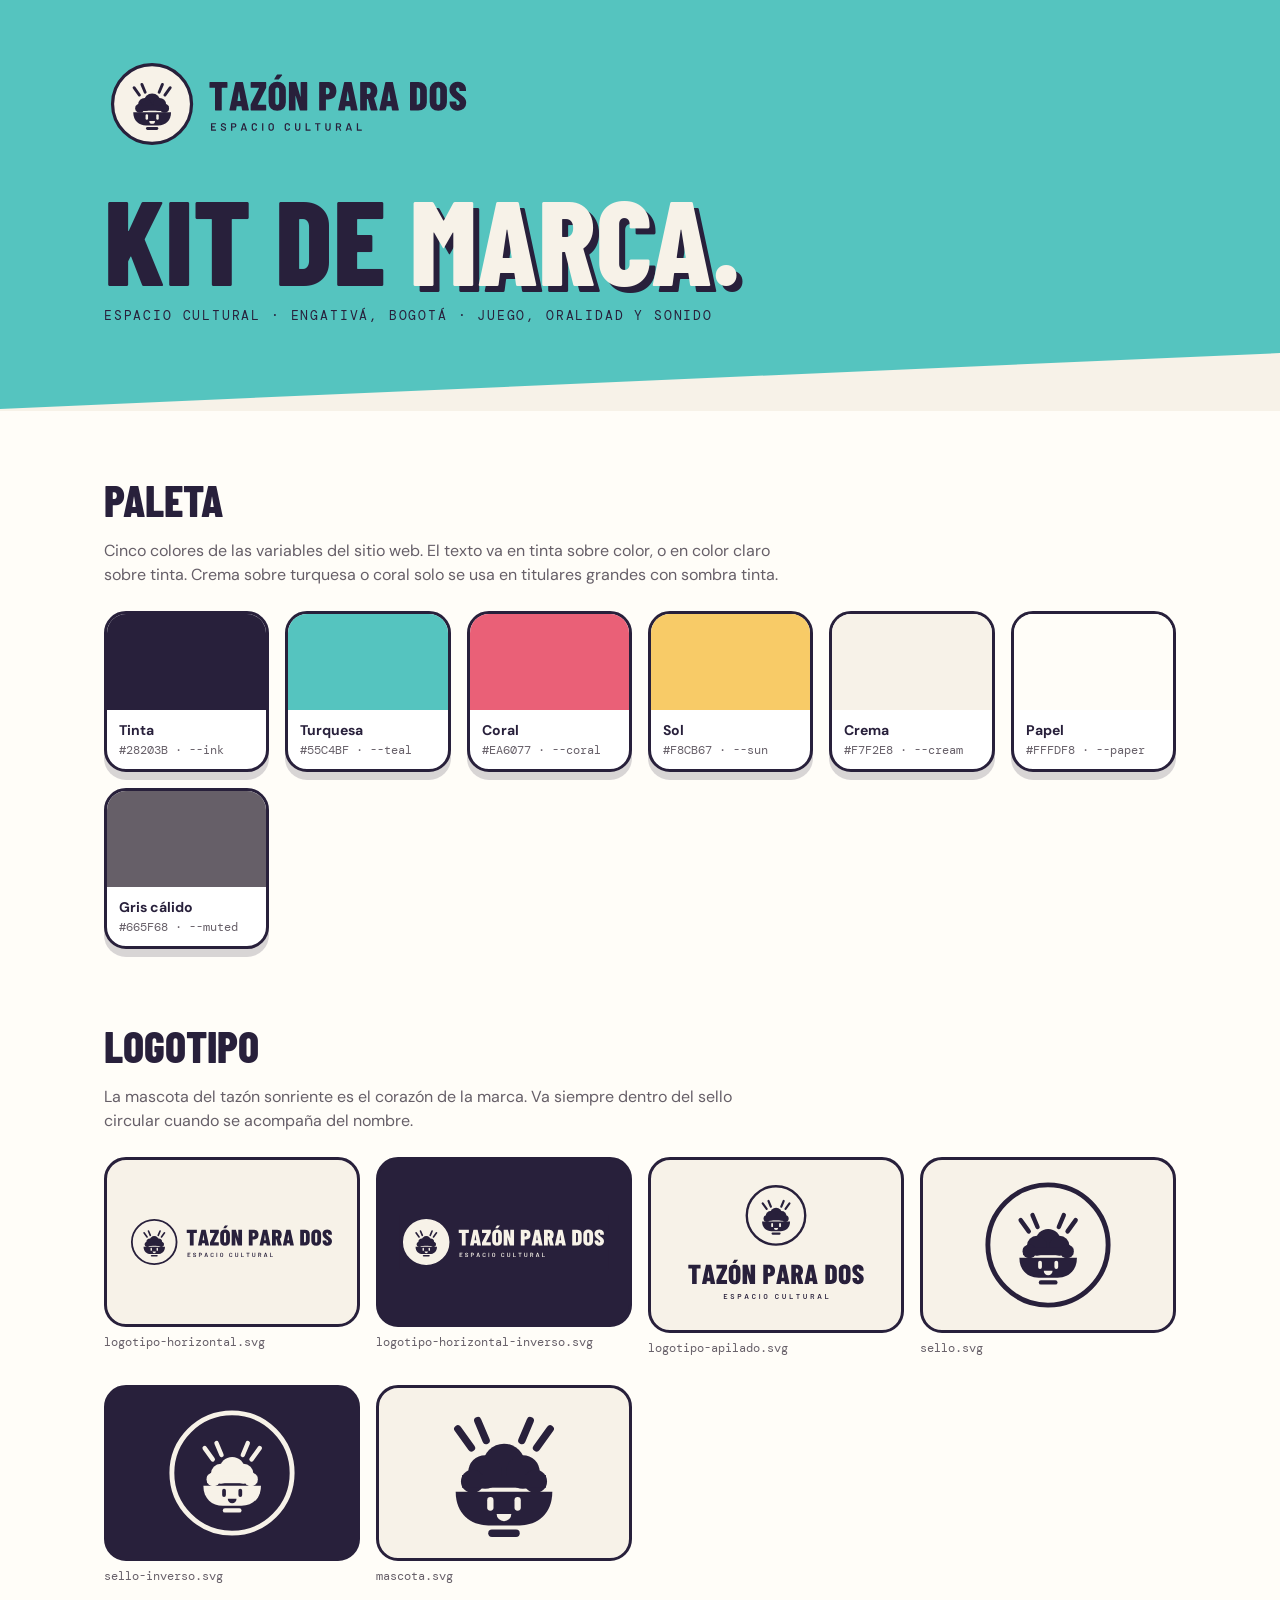
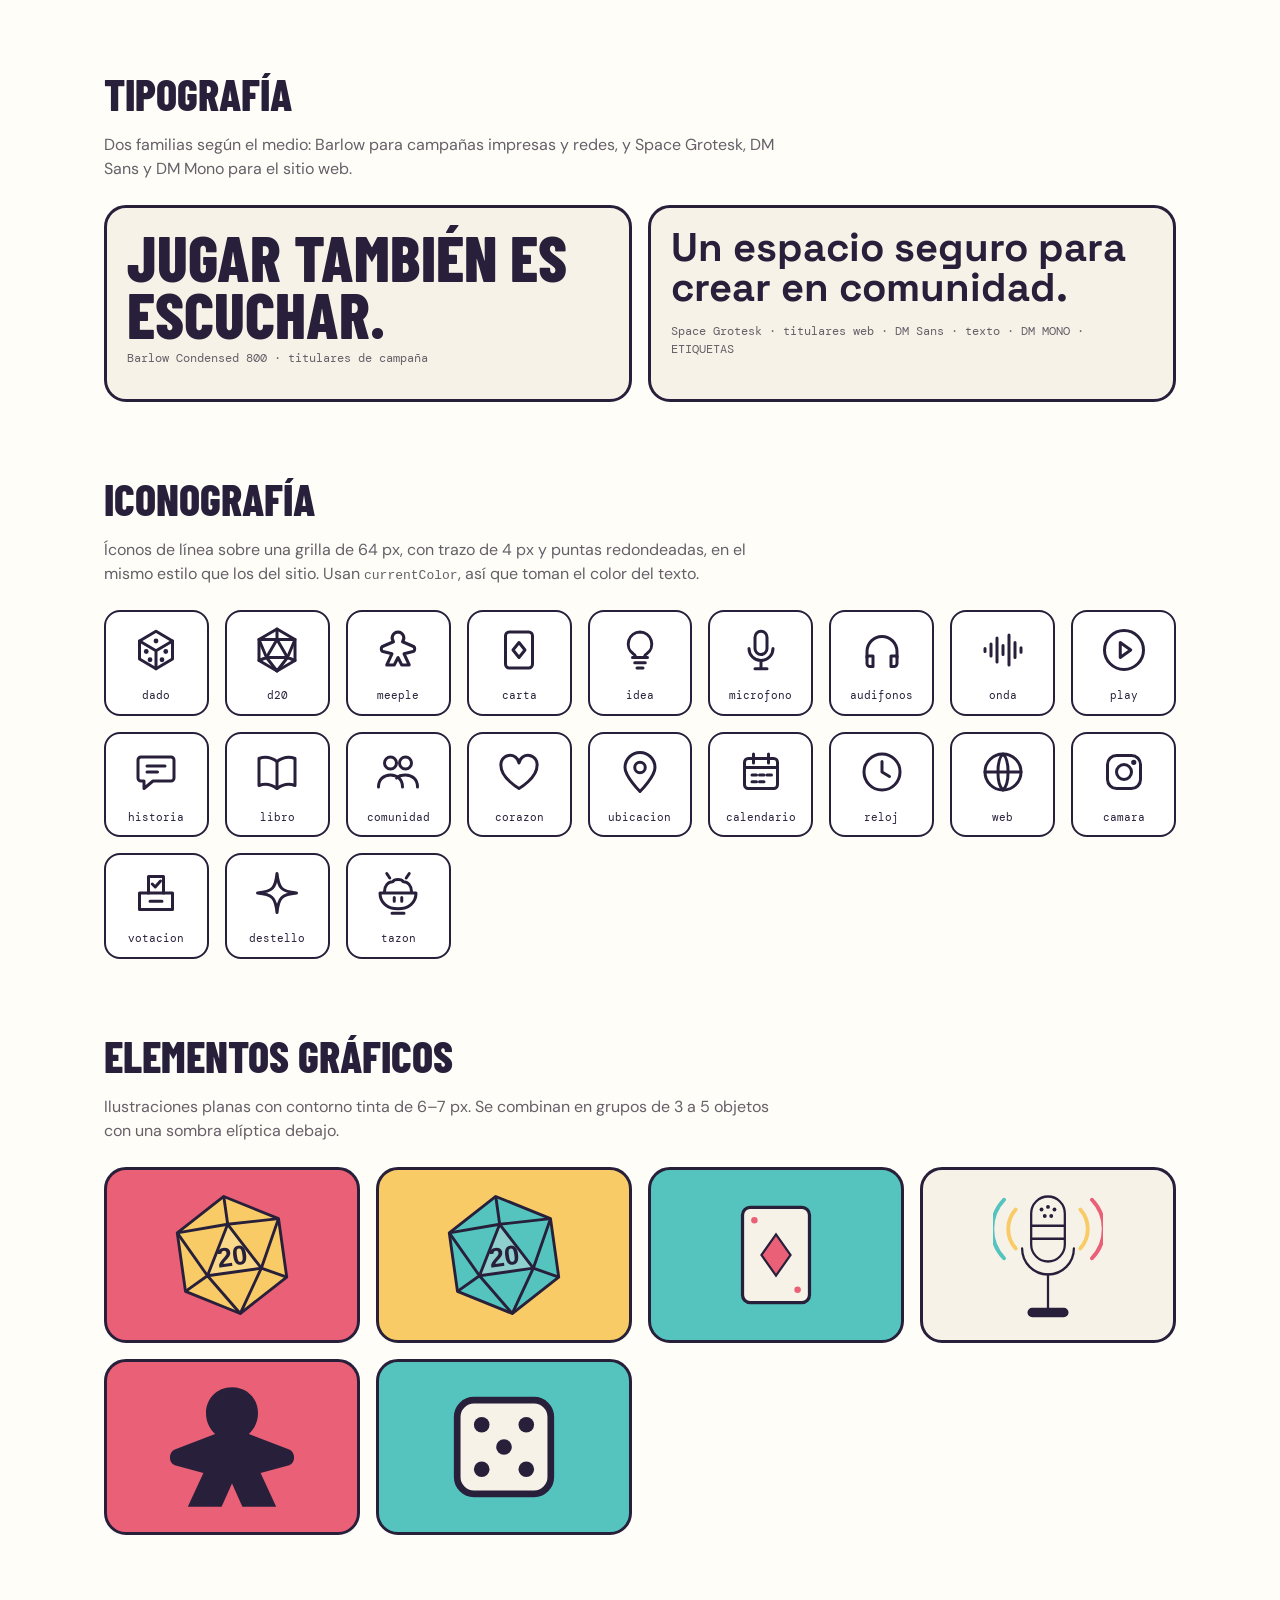
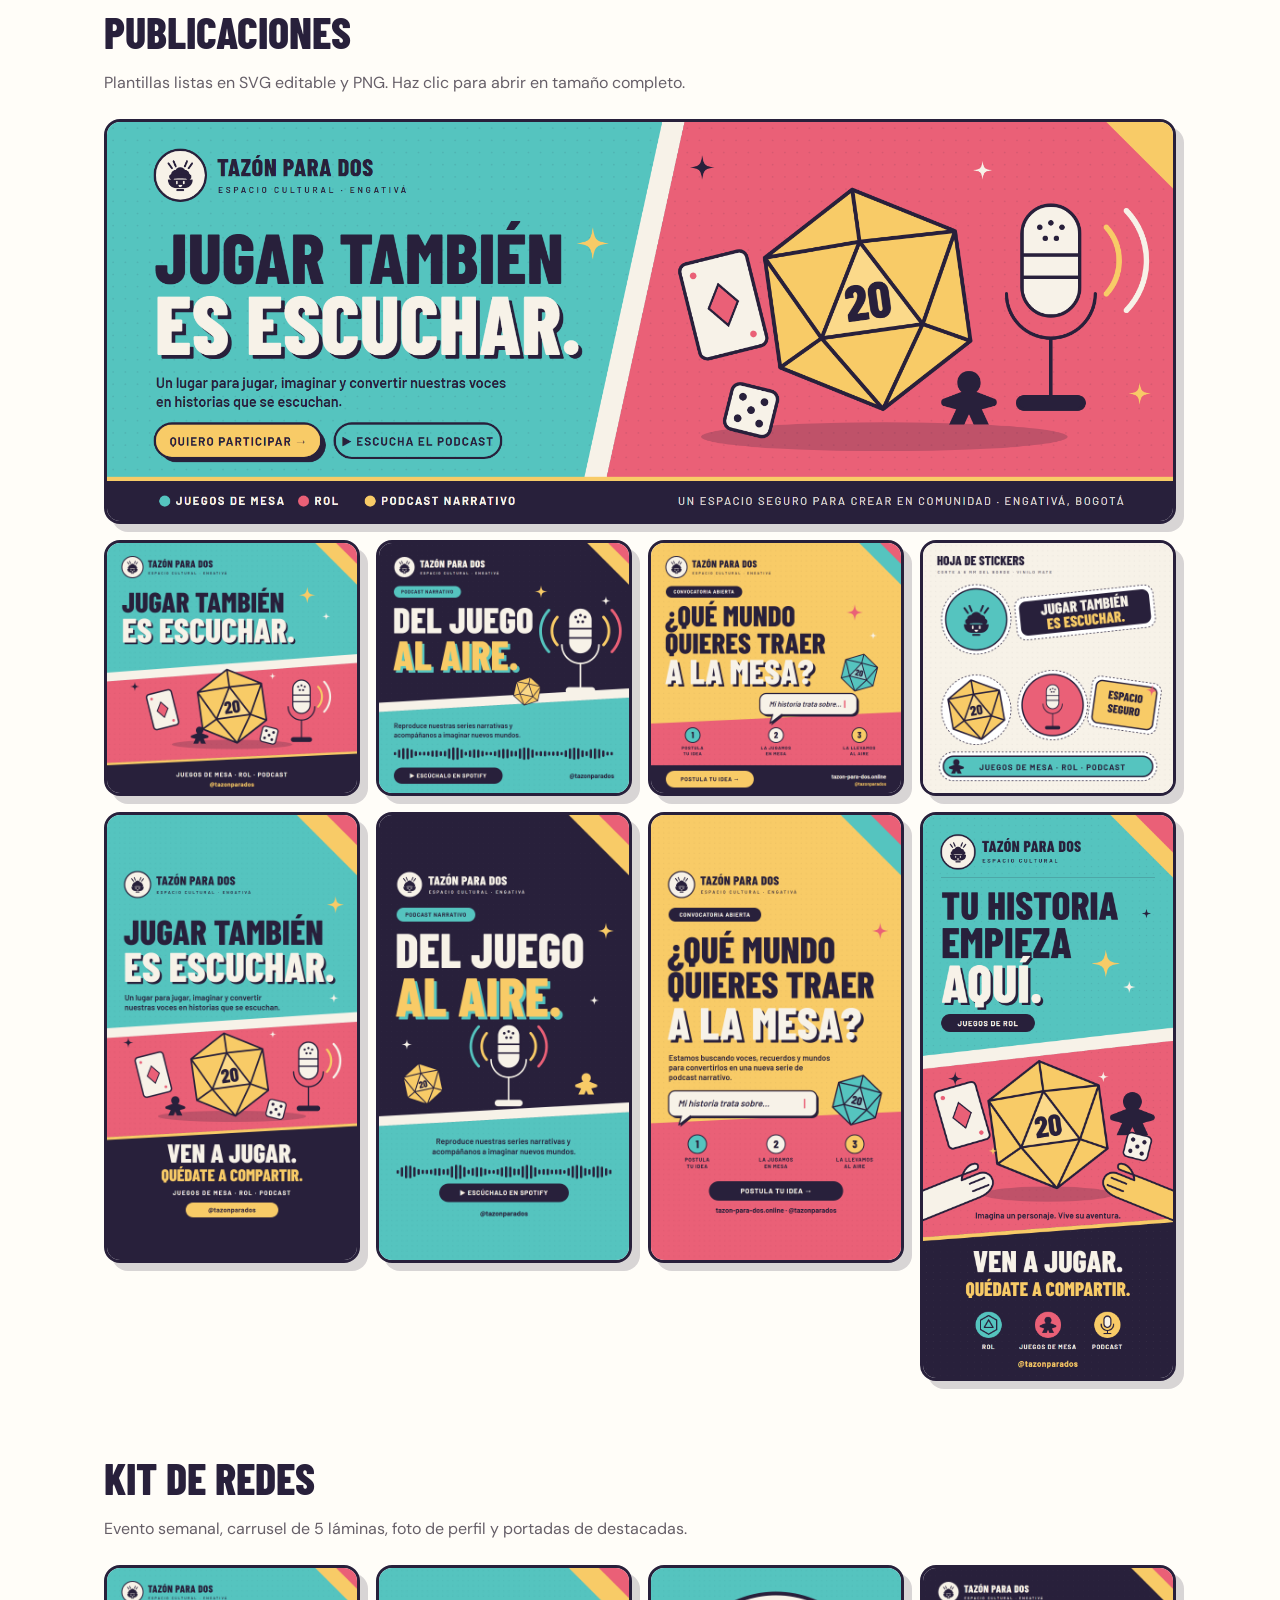
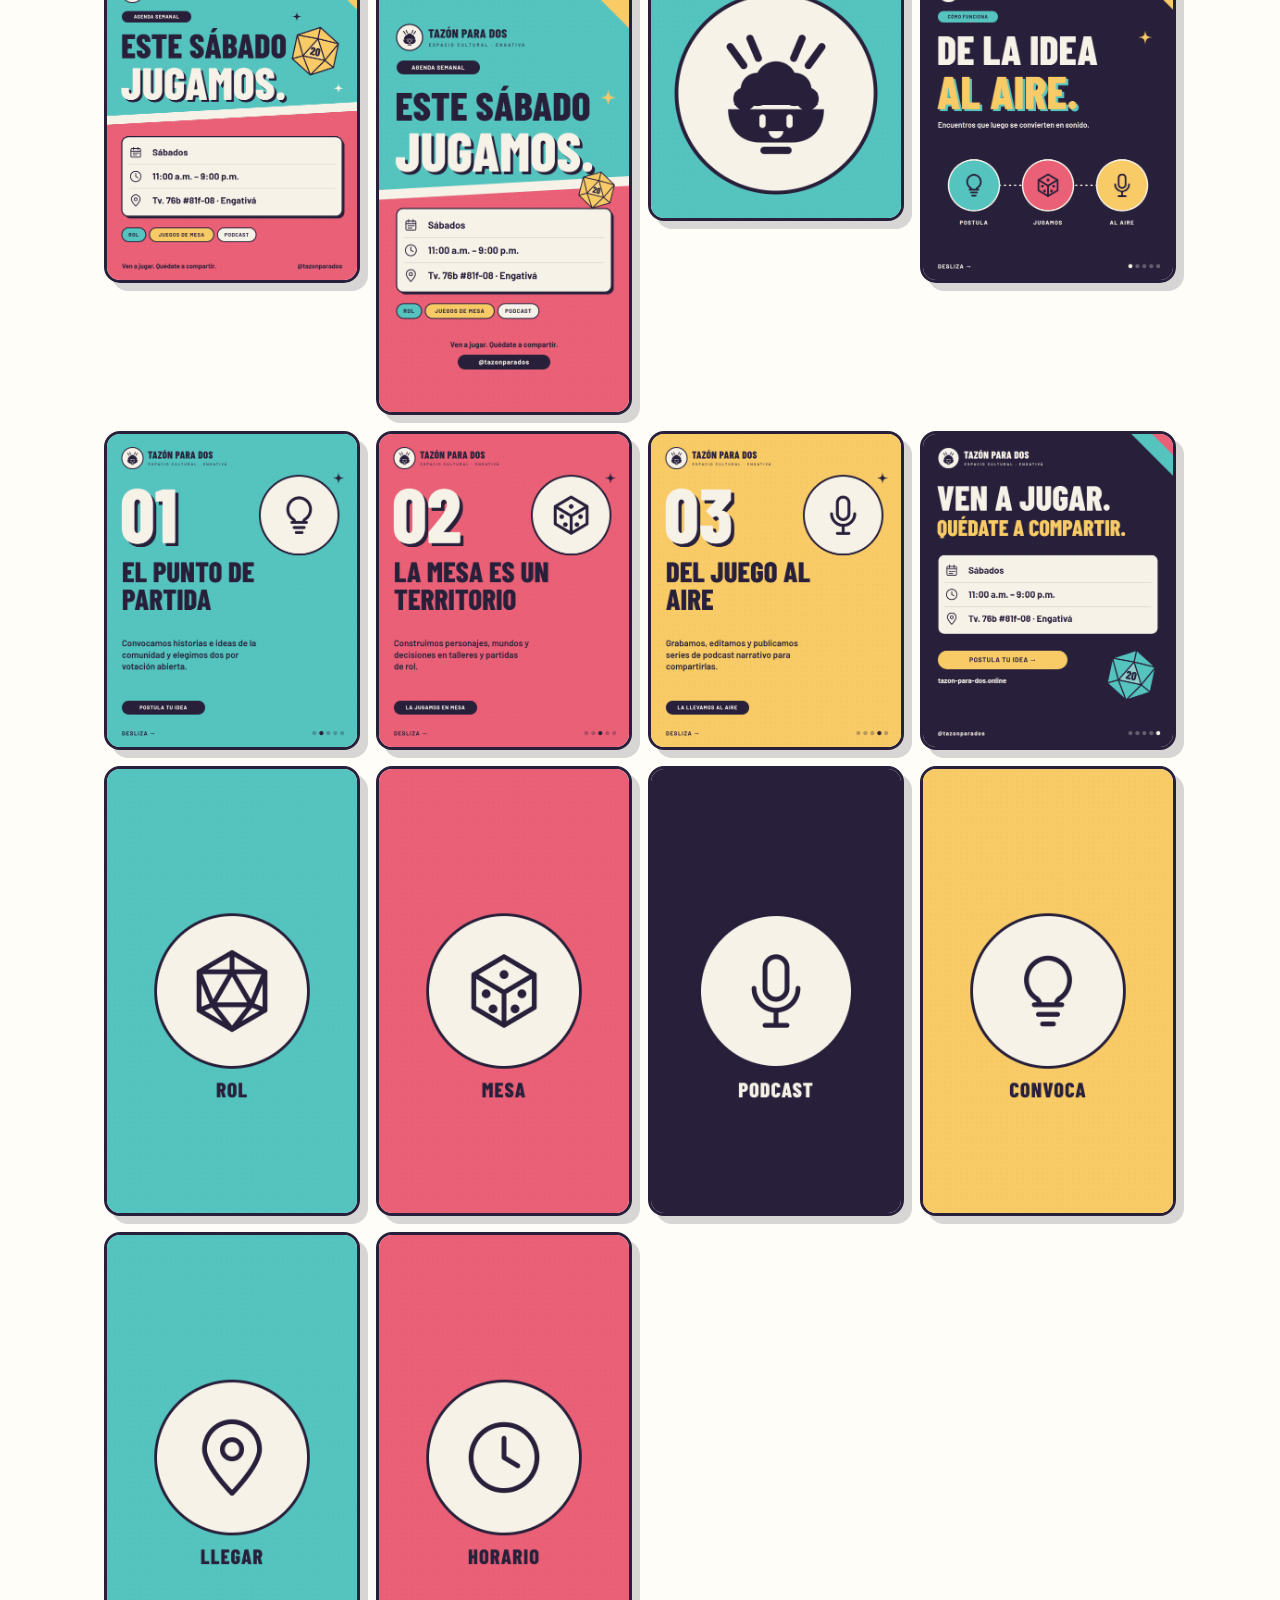
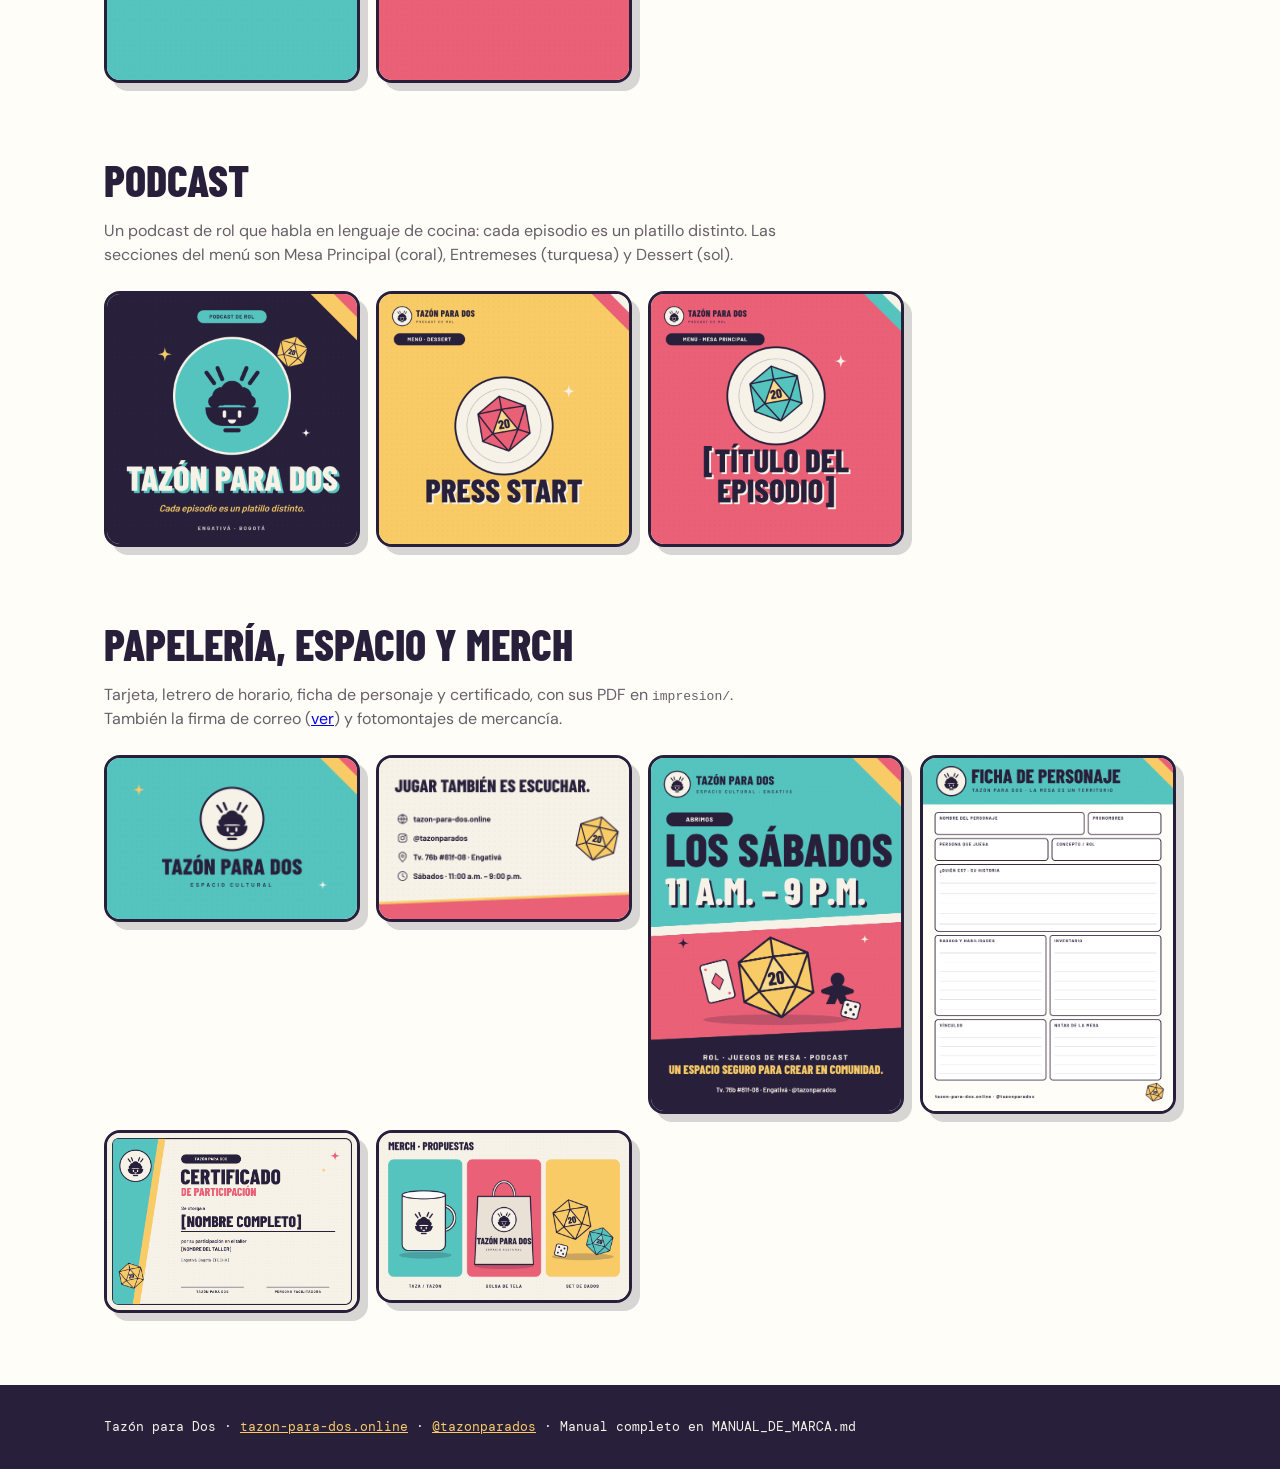
==== index.html @ f549e2b9 "Papelería, espacio físico, merch y archivos de entrega - Tarjeta de presentación, letrero de horario" ====
<!doctype html>
<html lang="es">
<head>
<meta charset="utf-8">
<meta name="viewport" content="width=device-width, initial-scale=1">
<title>Tazón para Dos · Kit de marca</title>
<link rel="preconnect" href="https://fonts.googleapis.com">
<link rel="preconnect" href="https://fonts.gstatic.com" crossorigin>
<link href="https://fonts.googleapis.com/css2?family=Barlow+Condensed:wght@700;800&family=Barlow:wght@500;600;700&family=DM+Mono:wght@400;500&family=DM+Sans:wght@400;500;700&family=Space+Grotesk:wght@500;700&display=swap" rel="stylesheet">
<link rel="icon" href="assets/logo/favicon.svg" type="image/svg+xml">
<link rel="icon" href="assets/logo/favicon.ico" sizes="any">
<link rel="stylesheet" href="brand/tokens.css">
<style>
  * { box-sizing: border-box; }
  body { margin: 0; background: var(--paper); color: var(--ink); font-family: var(--font-web-text); line-height: 1.5; }
  header.hero { background: var(--teal); background-image: var(--dots); padding: 56px 24px 72px; position: relative; overflow: hidden; }
  header.hero::after { content: ""; position: absolute; left: -5%; right: -5%; bottom: -30px; height: 60px; background: var(--cream); transform: rotate(-2.5deg); }
  .wrap { max-width: 1120px; margin: 0 auto; padding: 0 24px; }
  .hero img { height: 96px; }
  h1 { font-family: var(--font-display); font-weight: 800; text-transform: uppercase; font-size: clamp(56px, 10vw, 120px); line-height: .92; margin: 24px 0 8px; }
  h1 span { color: var(--cream); text-shadow: 6px 6px 0 var(--ink); }
  .eyebrow { font-family: var(--font-mono); font-size: 13px; letter-spacing: .14em; text-transform: uppercase; }
  section { padding: 56px 0 8px; }
  h2 { font-family: var(--font-display); font-weight: 800; font-size: 44px; text-transform: uppercase; margin: 0 0 6px; }
  .lead { color: var(--muted); max-width: 680px; margin: 0 0 24px; }
  .grid { display: grid; gap: 16px; }
  .swatches { grid-template-columns: repeat(auto-fill, minmax(150px, 1fr)); }
  .sw { border-radius: var(--radius-lg); border: 3px solid var(--ink); overflow: hidden; background: #fff; box-shadow: var(--shadow-card); }
  .sw div { height: 96px; }
  .sw p { margin: 0; padding: 10px 12px; font-size: 14px; }
  .sw code { font-family: var(--font-mono); font-size: 12px; color: var(--muted); display: block; }
  .logos { grid-template-columns: repeat(auto-fill, minmax(240px, 1fr)); }
  .tile { border: 3px solid var(--ink); border-radius: var(--radius-lg); padding: 20px; background: var(--cream); display: grid; place-items: center; min-height: 170px; }
  .tile.dark { background: var(--ink); }
  .tile img { max-width: 100%; max-height: 130px; }
  .cap { font-family: var(--font-mono); font-size: 12px; margin-top: 6px; color: var(--muted); }
  .icons { grid-template-columns: repeat(auto-fill, minmax(104px, 1fr)); }
  .icon { text-align: center; border: 2px solid var(--ink); border-radius: var(--radius-md); padding: 14px 6px 10px; background: #fff; }
  .icon img { width: 48px; height: 48px; }
  .icon span { display: block; font-family: var(--font-mono); font-size: 11px; margin-top: 6px; }
  .type { grid-template-columns: repeat(auto-fit, minmax(300px, 1fr)); }
  .type .tile { place-items: start; }
  .t-display { font-family: var(--font-display); font-weight: 800; font-size: 64px; line-height: .9; text-transform: uppercase; }
  .t-web { font-family: var(--font-web-display); font-weight: 700; font-size: 40px; line-height: 1; }
  .gallery { grid-template-columns: repeat(auto-fill, minmax(220px, 1fr)); align-items: start; }
  .gallery a { display: block; border: 3px solid var(--ink); border-radius: var(--radius-md); overflow: hidden; box-shadow: var(--shadow-comic); background: #fff; }
  .gallery img { width: 100%; display: block; }
  .gallery .wide { grid-column: 1 / -1; }
  footer { margin-top: 64px; padding: 32px 24px; background: var(--ink); color: var(--cream); font-family: var(--font-mono); font-size: 13px; }
  footer a { color: var(--sun); }
</style>
</head>
<body>
<header class="hero">
  <div class="wrap">
    <img src="assets/logo/logotipo-horizontal.svg" alt="Tazón para Dos">
    <h1>Kit de <span>marca.</span></h1>
    <p class="eyebrow">Espacio cultural · Engativá, Bogotá · Juego, oralidad y sonido</p>
  </div>
</header>

<main class="wrap">
  <section>
    <h2>Paleta</h2>
    <p class="lead">Cinco colores de las variables del sitio web. El texto va en tinta sobre color, o en color claro sobre tinta. Crema sobre turquesa o coral solo se usa en titulares grandes con sombra tinta.</p>
    <div class="grid swatches">
      <div class="sw"><div style="background:var(--ink)"></div><p><b>Tinta</b><code>#28203B · --ink</code></p></div>
      <div class="sw"><div style="background:var(--teal)"></div><p><b>Turquesa</b><code>#55C4BF · --teal</code></p></div>
      <div class="sw"><div style="background:var(--coral)"></div><p><b>Coral</b><code>#EA6077 · --coral</code></p></div>
      <div class="sw"><div style="background:var(--sun)"></div><p><b>Sol</b><code>#F8CB67 · --sun</code></p></div>
      <div class="sw"><div style="background:var(--cream)"></div><p><b>Crema</b><code>#F7F2E8 · --cream</code></p></div>
      <div class="sw"><div style="background:var(--paper)"></div><p><b>Papel</b><code>#FFFDF8 · --paper</code></p></div>
      <div class="sw"><div style="background:var(--muted)"></div><p><b>Gris cálido</b><code>#665F68 · --muted</code></p></div>
    </div>
  </section>

  <section>
    <h2>Logotipo</h2>
    <p class="lead">La mascota del tazón sonriente es el corazón de la marca. Va siempre dentro del sello circular cuando se acompaña del nombre.</p>
    <div class="grid logos">
      <div><div class="tile"><img src="assets/logo/logotipo-horizontal.svg" alt=""></div><p class="cap">logotipo-horizontal.svg</p></div>
      <div><div class="tile dark"><img src="assets/logo/logotipo-horizontal-inverso.svg" alt=""></div><p class="cap">logotipo-horizontal-inverso.svg</p></div>
      <div><div class="tile"><img src="assets/logo/logotipo-apilado.svg" alt=""></div><p class="cap">logotipo-apilado.svg</p></div>
      <div><div class="tile"><img src="assets/logo/sello.svg" alt=""></div><p class="cap">sello.svg</p></div>
      <div><div class="tile dark"><img src="assets/logo/sello-inverso.svg" alt=""></div><p class="cap">sello-inverso.svg</p></div>
      <div><div class="tile"><img src="assets/logo/mascota.svg" alt=""></div><p class="cap">mascota.svg</p></div>
    </div>
  </section>

  <section>
    <h2>Tipografía</h2>
    <p class="lead">Dos familias según el medio: Barlow para campañas impresas y redes, y Space Grotesk, DM Sans y DM Mono para el sitio web.</p>
    <div class="grid type">
      <div class="tile"><div class="t-display">Jugar también es escuchar.</div><p class="cap">Barlow Condensed 800 · titulares de campaña</p></div>
      <div class="tile"><div class="t-web">Un espacio seguro para crear en comunidad.</div><p class="cap">Space Grotesk · titulares web · DM Sans · texto · <span style="font-family:var(--font-mono)">DM MONO · ETIQUETAS</span></p></div>
    </div>
  </section>

  <section>
    <h2>Iconografía</h2>
    <p class="lead">Íconos de línea sobre una grilla de 64 px, con trazo de 4 px y puntas redondeadas, en el mismo estilo que los del sitio. Usan <code>currentColor</code>, así que toman el color del texto.</p>
    <div class="grid icons">
      <div class="icon"><img src="assets/iconos/dado.svg" alt=""><span>dado</span></div>
      <div class="icon"><img src="assets/iconos/d20.svg" alt=""><span>d20</span></div>
      <div class="icon"><img src="assets/iconos/meeple.svg" alt=""><span>meeple</span></div>
      <div class="icon"><img src="assets/iconos/carta.svg" alt=""><span>carta</span></div>
      <div class="icon"><img src="assets/iconos/idea.svg" alt=""><span>idea</span></div>
      <div class="icon"><img src="assets/iconos/microfono.svg" alt=""><span>microfono</span></div>
      <div class="icon"><img src="assets/iconos/audifonos.svg" alt=""><span>audifonos</span></div>
      <div class="icon"><img src="assets/iconos/onda.svg" alt=""><span>onda</span></div>
      <div class="icon"><img src="assets/iconos/play.svg" alt=""><span>play</span></div>
      <div class="icon"><img src="assets/iconos/historia.svg" alt=""><span>historia</span></div>
      <div class="icon"><img src="assets/iconos/libro.svg" alt=""><span>libro</span></div>
      <div class="icon"><img src="assets/iconos/comunidad.svg" alt=""><span>comunidad</span></div>
      <div class="icon"><img src="assets/iconos/corazon.svg" alt=""><span>corazon</span></div>
      <div class="icon"><img src="assets/iconos/ubicacion.svg" alt=""><span>ubicacion</span></div>
      <div class="icon"><img src="assets/iconos/calendario.svg" alt=""><span>calendario</span></div>
      <div class="icon"><img src="assets/iconos/reloj.svg" alt=""><span>reloj</span></div>
      <div class="icon"><img src="assets/iconos/web.svg" alt=""><span>web</span></div>
      <div class="icon"><img src="assets/iconos/camara.svg" alt=""><span>camara</span></div>
      <div class="icon"><img src="assets/iconos/votacion.svg" alt=""><span>votacion</span></div>
      <div class="icon"><img src="assets/iconos/destello.svg" alt=""><span>destello</span></div>
      <div class="icon"><img src="assets/iconos/tazon.svg" alt=""><span>tazon</span></div>
    </div>
  </section>

  <section>
    <h2>Elementos gráficos</h2>
    <p class="lead">Ilustraciones planas con contorno tinta de 6–7 px. Se combinan en grupos de 3 a 5 objetos con una sombra elíptica debajo.</p>
    <div class="grid logos">
      <div class="tile" style="background:var(--coral)"><img src="assets/elementos/d20.svg" alt=""></div>
      <div class="tile" style="background:var(--sun)"><img src="assets/elementos/d20-turquesa.svg" alt=""></div>
      <div class="tile" style="background:var(--teal)"><img src="assets/elementos/carta.svg" alt=""></div>
      <div class="tile"><img src="assets/elementos/microfono.svg" alt=""></div>
      <div class="tile" style="background:var(--coral)"><img src="assets/elementos/meeple.svg" alt=""></div>
      <div class="tile" style="background:var(--teal)"><img src="assets/elementos/d6.svg" alt=""></div>
    </div>
  </section>

  <section>
    <h2>Publicaciones</h2>
    <p class="lead">Plantillas listas en SVG editable y PNG. Haz clic para abrir en tamaño completo.</p>
    <div class="grid gallery">
      <a class="wide" href="plantillas/png/banner_web.png"><img src="plantillas/png/banner_web.png" alt="Banner web"></a>
      <a href="plantillas/png/post_cuadrado.png"><img src="plantillas/png/post_cuadrado.png" alt="Post"></a>
      <a href="plantillas/png/podcast_cuadrado.png"><img src="plantillas/png/podcast_cuadrado.png" alt="Post podcast"></a>
      <a href="plantillas/png/convocatoria_cuadrado.png"><img src="plantillas/png/convocatoria_cuadrado.png" alt="Post convocatoria"></a>
      <a href="aplicaciones/png/stickers.png"><img src="aplicaciones/png/stickers.png" alt="Stickers"></a>
      <a href="plantillas/png/historia.png"><img src="plantillas/png/historia.png" alt="Historia"></a>
      <a href="plantillas/png/podcast_historia.png"><img src="plantillas/png/podcast_historia.png" alt="Historia podcast"></a>
      <a href="plantillas/png/convocatoria_historia.png"><img src="plantillas/png/convocatoria_historia.png" alt="Historia convocatoria"></a>
      <a href="plantillas/png/pancarta_80x180.png"><img src="plantillas/png/pancarta_80x180.png" alt="Pancarta 80x180"></a>
    </div>
  </section>
  <section>
    <h2>Kit de redes</h2>
    <p class="lead">Evento semanal, carrusel de 5 láminas, foto de perfil y portadas de destacadas.</p>
    <div class="grid gallery">
      <a href="plantillas/png/evento_vertical.png"><img src="plantillas/png/evento_vertical.png" alt="evento_vertical"></a>
      <a href="plantillas/png/evento_historia.png"><img src="plantillas/png/evento_historia.png" alt="evento_historia"></a>
      <a href="plantillas/png/perfil.png"><img src="plantillas/png/perfil.png" alt="perfil"></a>
      <a href="plantillas/png/carrusel_01.png"><img src="plantillas/png/carrusel_01.png" alt="carrusel_01"></a>
      <a href="plantillas/png/carrusel_02.png"><img src="plantillas/png/carrusel_02.png" alt="carrusel_02"></a>
      <a href="plantillas/png/carrusel_03.png"><img src="plantillas/png/carrusel_03.png" alt="carrusel_03"></a>
      <a href="plantillas/png/carrusel_04.png"><img src="plantillas/png/carrusel_04.png" alt="carrusel_04"></a>
      <a href="plantillas/png/carrusel_05.png"><img src="plantillas/png/carrusel_05.png" alt="carrusel_05"></a>
      <a href="plantillas/png/destacada_rol.png"><img src="plantillas/png/destacada_rol.png" alt="destacada_rol"></a>
      <a href="plantillas/png/destacada_mesa.png"><img src="plantillas/png/destacada_mesa.png" alt="destacada_mesa"></a>
      <a href="plantillas/png/destacada_podcast.png"><img src="plantillas/png/destacada_podcast.png" alt="destacada_podcast"></a>
      <a href="plantillas/png/destacada_convocatoria.png"><img src="plantillas/png/destacada_convocatoria.png" alt="destacada_convocatoria"></a>
      <a href="plantillas/png/destacada_ubicacion.png"><img src="plantillas/png/destacada_ubicacion.png" alt="destacada_ubicacion"></a>
      <a href="plantillas/png/destacada_horario.png"><img src="plantillas/png/destacada_horario.png" alt="destacada_horario"></a>
    </div>
  </section>

  <section>
    <h2>Podcast</h2>
    <p class="lead">Un podcast de rol que habla en lenguaje de cocina: cada episodio es un platillo distinto. Las secciones del menú son Mesa Principal (coral), Entremeses (turquesa) y Dessert (sol).</p>
    <div class="grid gallery">
      <a href="plantillas/png/podcast_portada.png"><img src="plantillas/png/podcast_portada.png" alt="podcast_portada"></a>
      <a href="plantillas/png/podcast_episodio_ejemplo.png"><img src="plantillas/png/podcast_episodio_ejemplo.png" alt="podcast_episodio_ejemplo"></a>
      <a href="plantillas/png/podcast_episodio_plantilla.png"><img src="plantillas/png/podcast_episodio_plantilla.png" alt="podcast_episodio_plantilla"></a>
    </div>
  </section>
  <section>
    <h2>Papelería, espacio y merch</h2>
    <p class="lead">Tarjeta, letrero de horario, ficha de personaje y certificado, con sus PDF en <code>impresion/</code>. También la firma de correo (<a href="aplicaciones/firma_correo.html">ver</a>) y fotomontajes de mercancía.</p>
    <div class="grid gallery">
      <a href="aplicaciones/png/tarjeta_frente.png"><img src="aplicaciones/png/tarjeta_frente.png" alt="tarjeta_frente"></a>
      <a href="aplicaciones/png/tarjeta_reverso.png"><img src="aplicaciones/png/tarjeta_reverso.png" alt="tarjeta_reverso"></a>
      <a href="aplicaciones/png/letrero_horario_a4.png"><img src="aplicaciones/png/letrero_horario_a4.png" alt="letrero_horario_a4"></a>
      <a href="aplicaciones/png/ficha_personaje_a4.png"><img src="aplicaciones/png/ficha_personaje_a4.png" alt="ficha_personaje_a4"></a>
      <a href="aplicaciones/png/certificado_taller.png"><img src="aplicaciones/png/certificado_taller.png" alt="certificado_taller"></a>
      <a href="aplicaciones/png/merch_mockups.png"><img src="aplicaciones/png/merch_mockups.png" alt="merch_mockups"></a>
    </div>
  </section>
</main>

<footer>
  <div class="wrap">Tazón para Dos · <a href="https://tazon-para-dos.online/">tazon-para-dos.online</a> · <a href="https://www.instagram.com/tazonparados/">@tazonparados</a> · Manual completo en MANUAL_DE_MARCA.md</div>
</footer>
</body>
</html>
---- brand/tokens.css ----
/* Tazón para Dos · tokens de marca (generado por tools/build.py) */
:root {
  --ink: #28203B;
  --coral: #EA6077;
  --sun: #F8CB67;
  --teal: #55C4BF;
  --cream: #F7F2E8;
  --paper: #FFFDF8;
  --muted: #665F68;
  --sun-light: #FBD98A;
  --teal-light: #8FD0CE;
  --teal-dark: #46B5B1;
  --green-ok: #7EE5A8;
  --radius-sm: 10px;
  --radius-md: 16px;
  --radius-lg: 22px;
  --radius-xl: 28px;
  --radius-pill: 999px;
  --shadow-comic: 8px 8px 0 rgba(40, 32, 59, 0.18);
  --shadow-card: 0 8px 0 rgba(40, 32, 59, 0.18);
  --font-display: 'Barlow Condensed', 'Arial Narrow', sans-serif;
  --font-text: 'Barlow', 'Segoe UI', sans-serif;
  --font-web-display: 'Space Grotesk', sans-serif;
  --font-web-text: 'DM Sans', sans-serif;
  --font-mono: 'DM Mono', monospace;
  --dots: radial-gradient(rgba(40, 32, 59, 0.10) 1.6px, transparent 1.7px) 0 0 / 22px 22px;
}
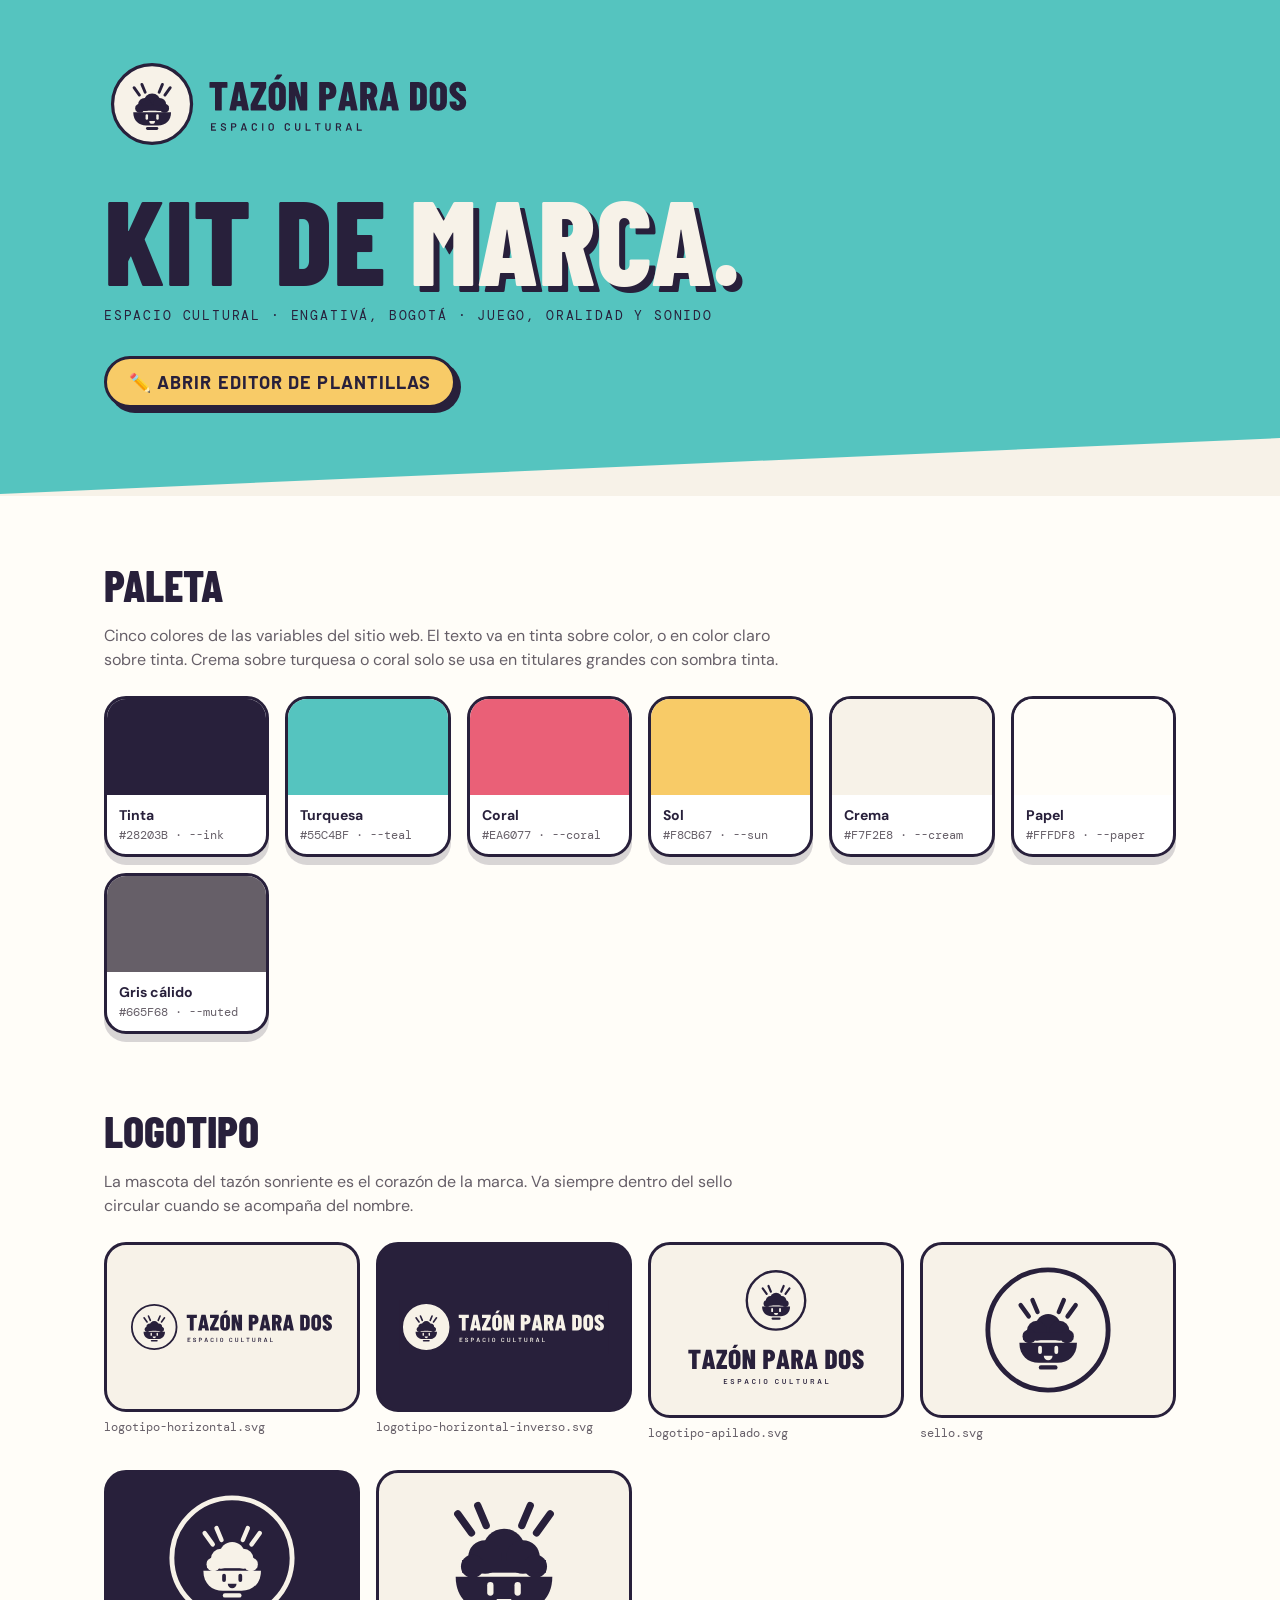
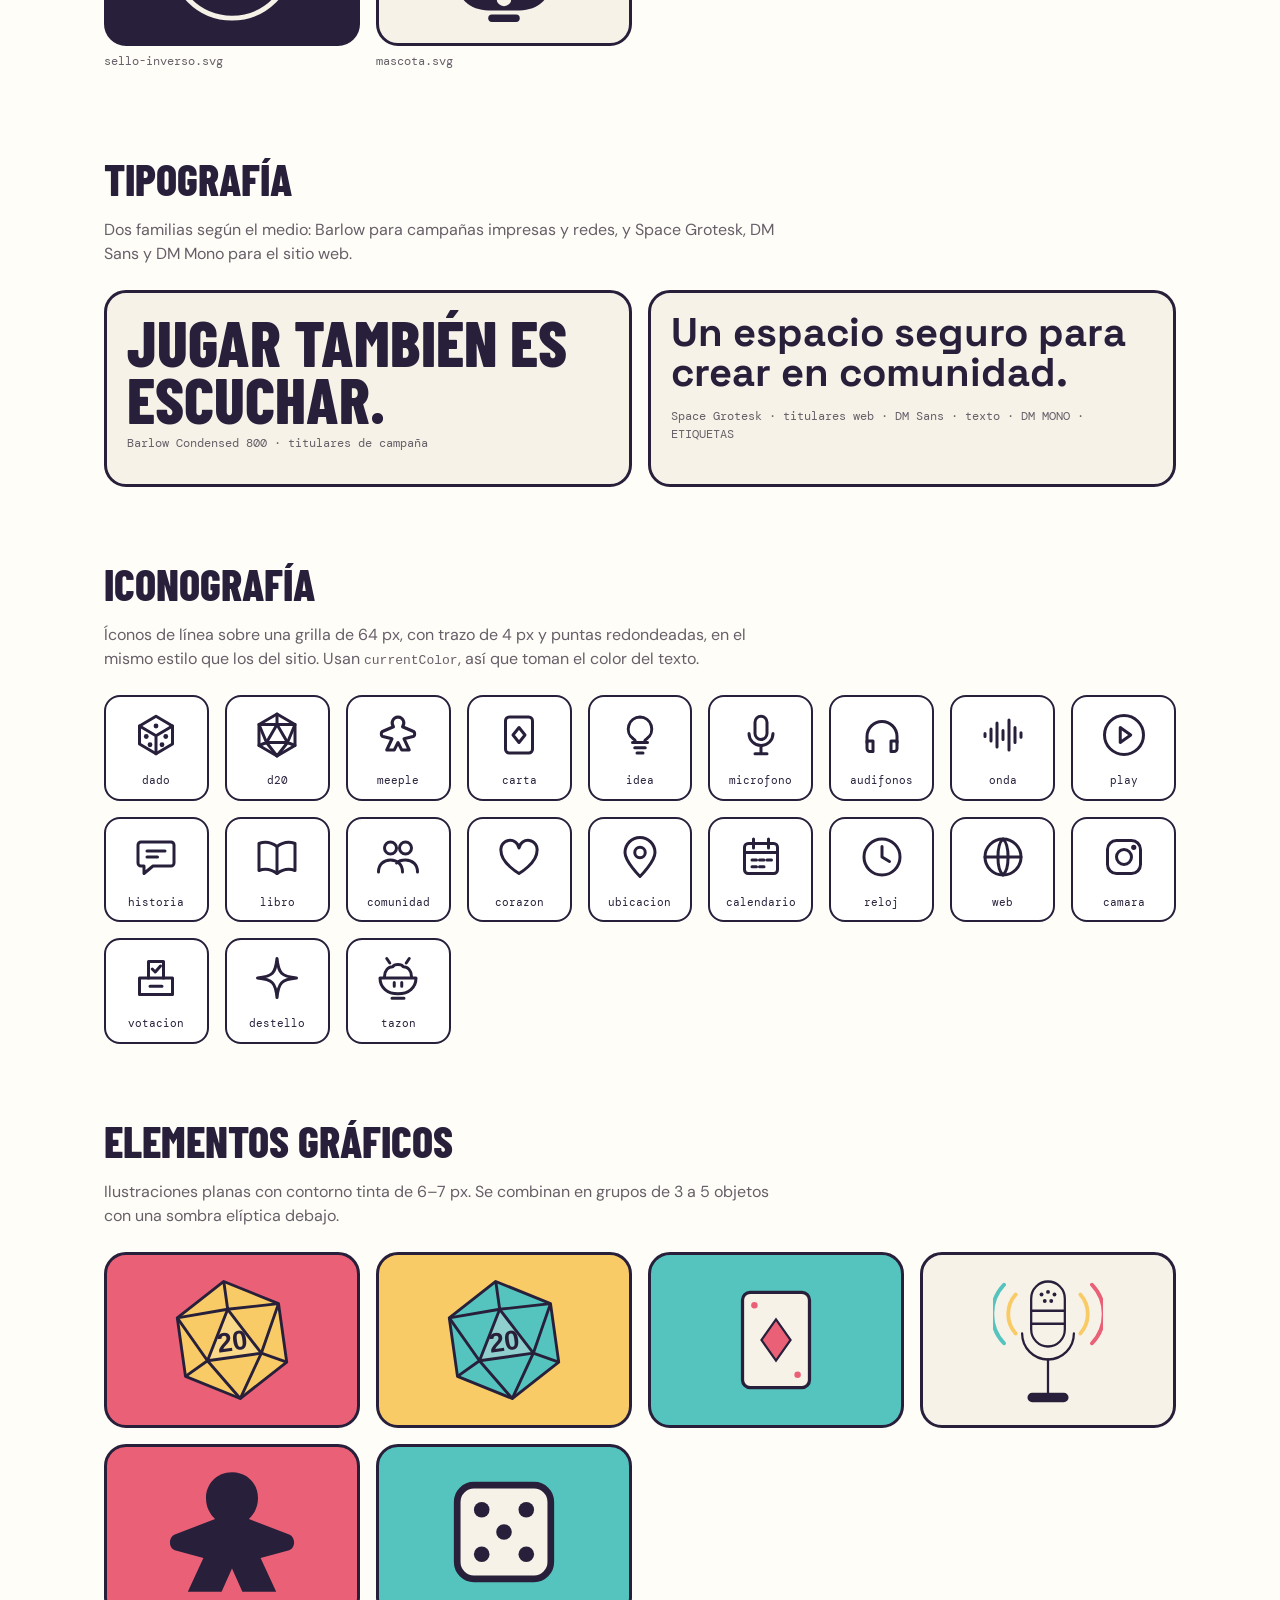
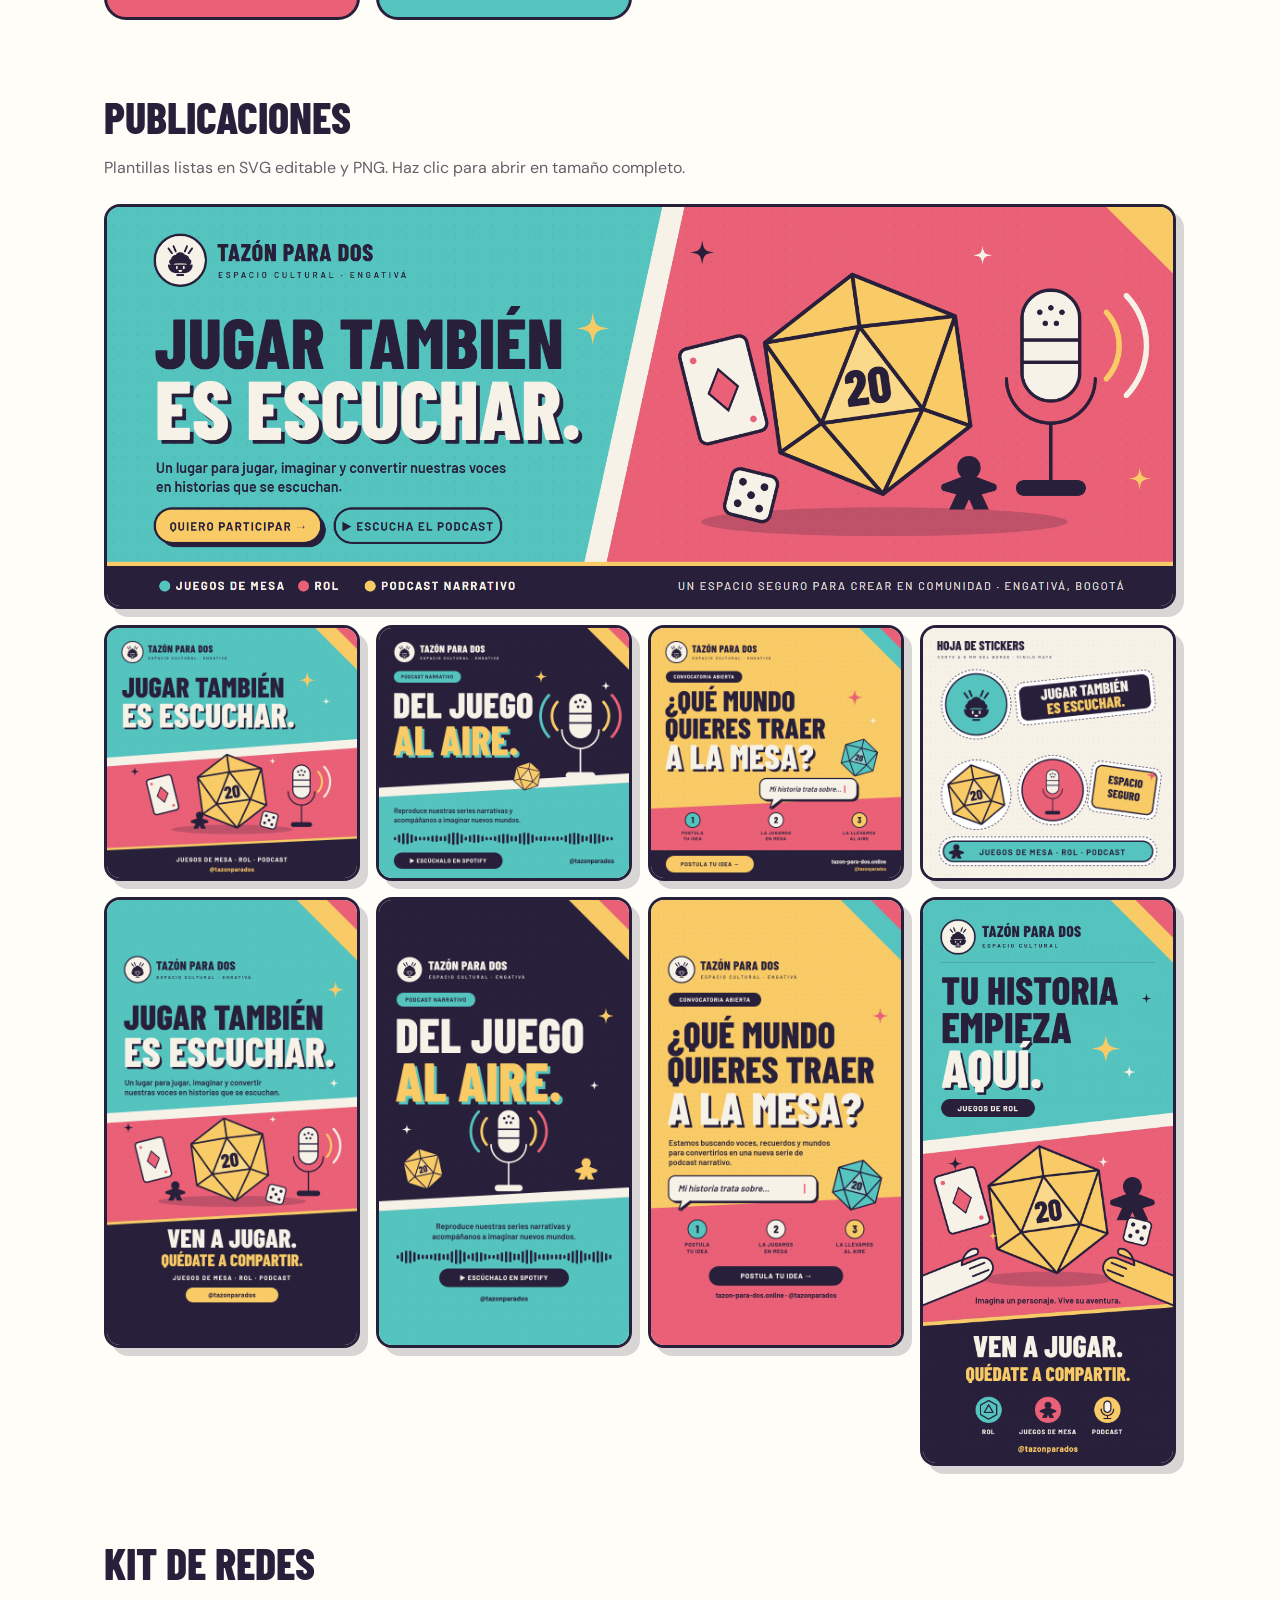
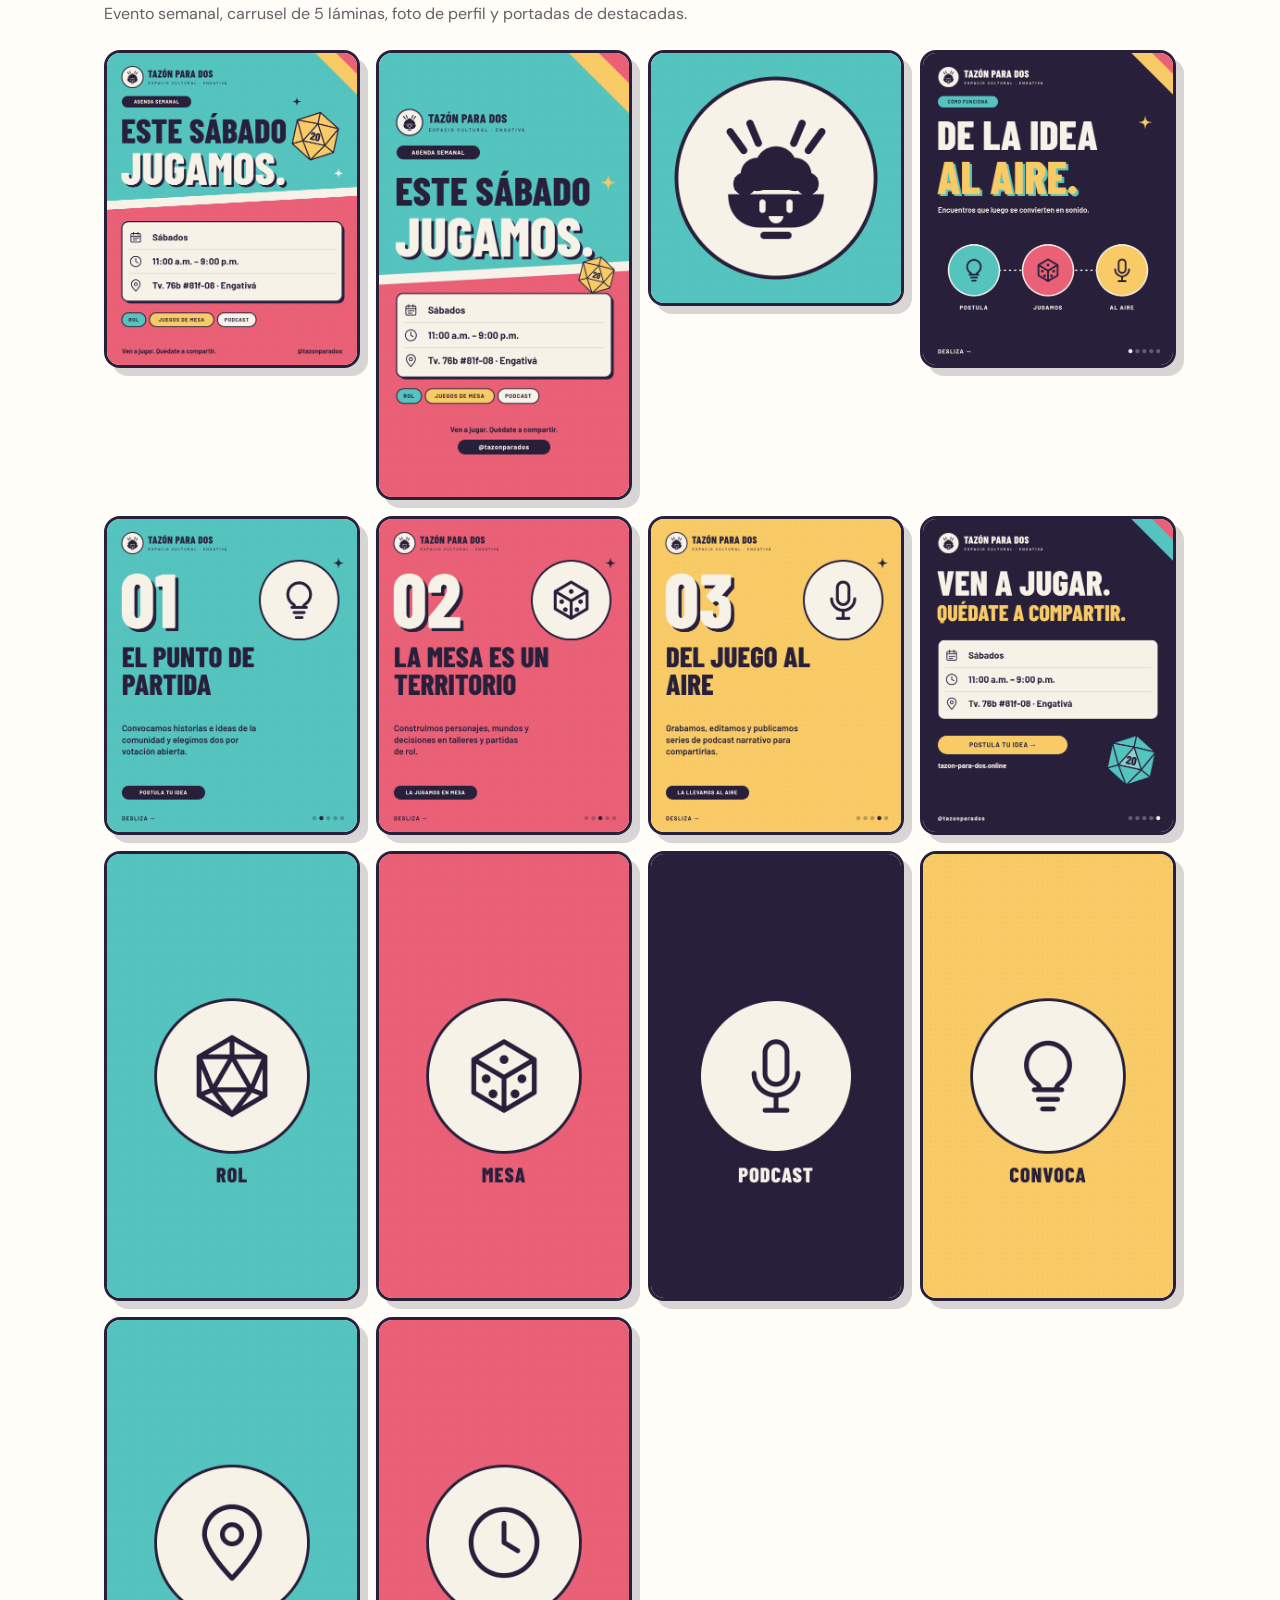
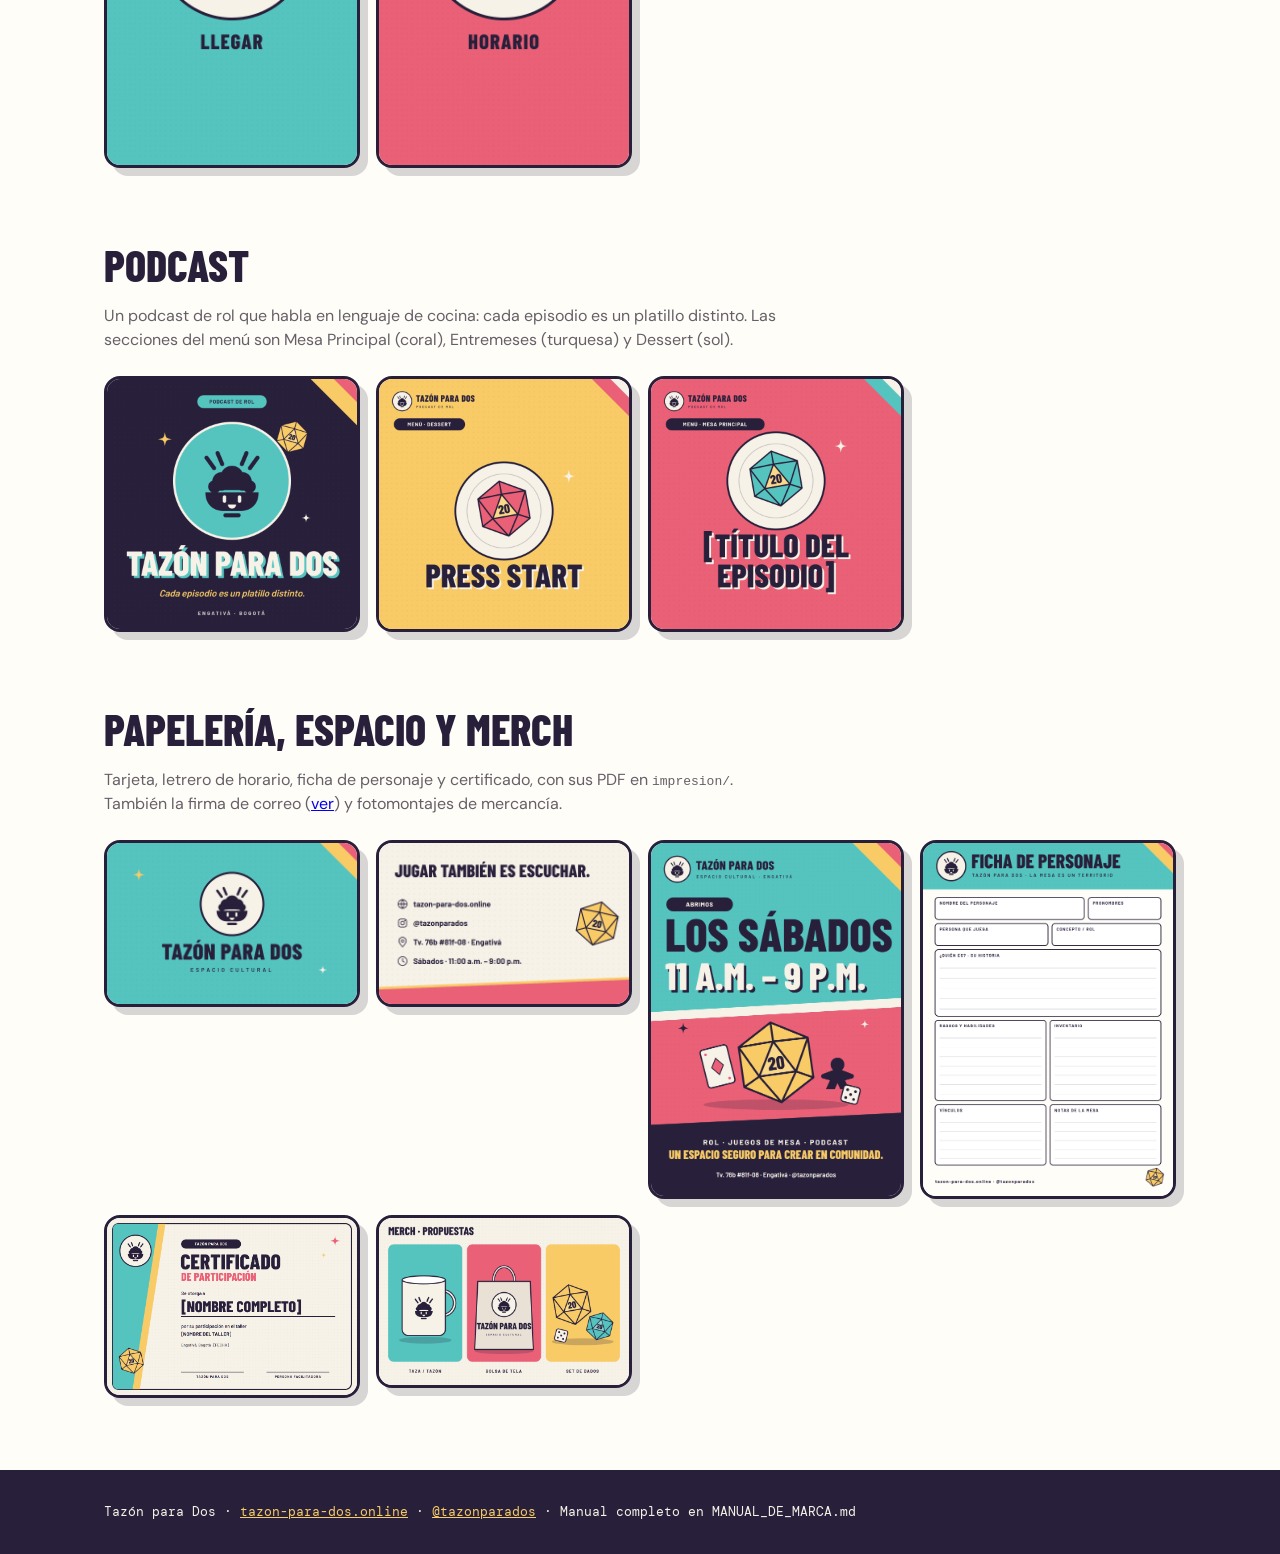
==== commit e311d41e: "Editor web de plantillas editables - editor/: 12 plantillas (post, historia, evento, convocatoria, p" ====
--- a/index.html
+++ b/index.html
@@ -56,6 +56,7 @@
     <img src="assets/logo/logotipo-horizontal.svg" alt="Tazón para Dos">
     <h1>Kit de <span>marca.</span></h1>
     <p class="eyebrow">Espacio cultural · Engativá, Bogotá · Juego, oralidad y sonido</p>
+    <p><a href="editor/" style="display:inline-block;margin-top:14px;background:var(--sun);color:var(--ink);font:700 18px var(--font-text);letter-spacing:.06em;text-transform:uppercase;padding:12px 22px;border:3px solid var(--ink);border-radius:999px;box-shadow:5px 5px 0 var(--ink);text-decoration:none">✏️ Abrir editor de plantillas</a></p>
   </div>
 </header>
 
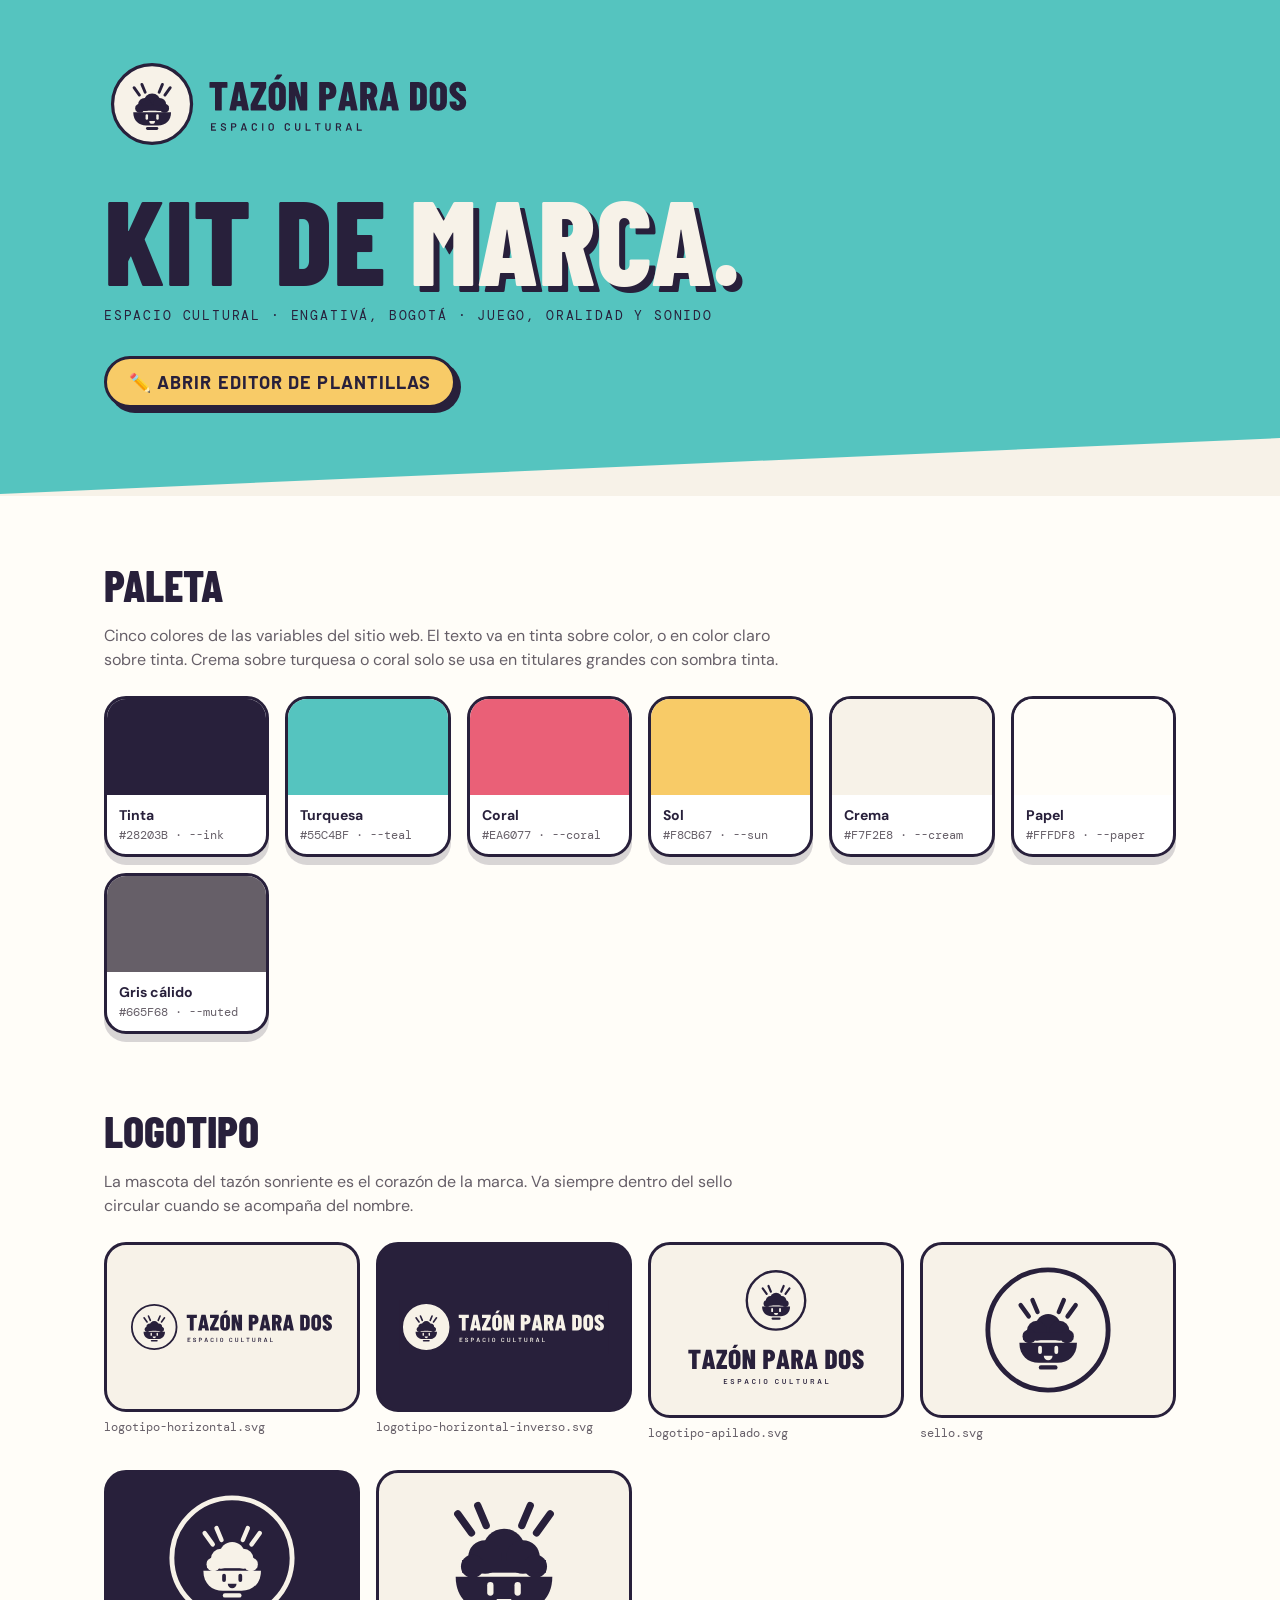
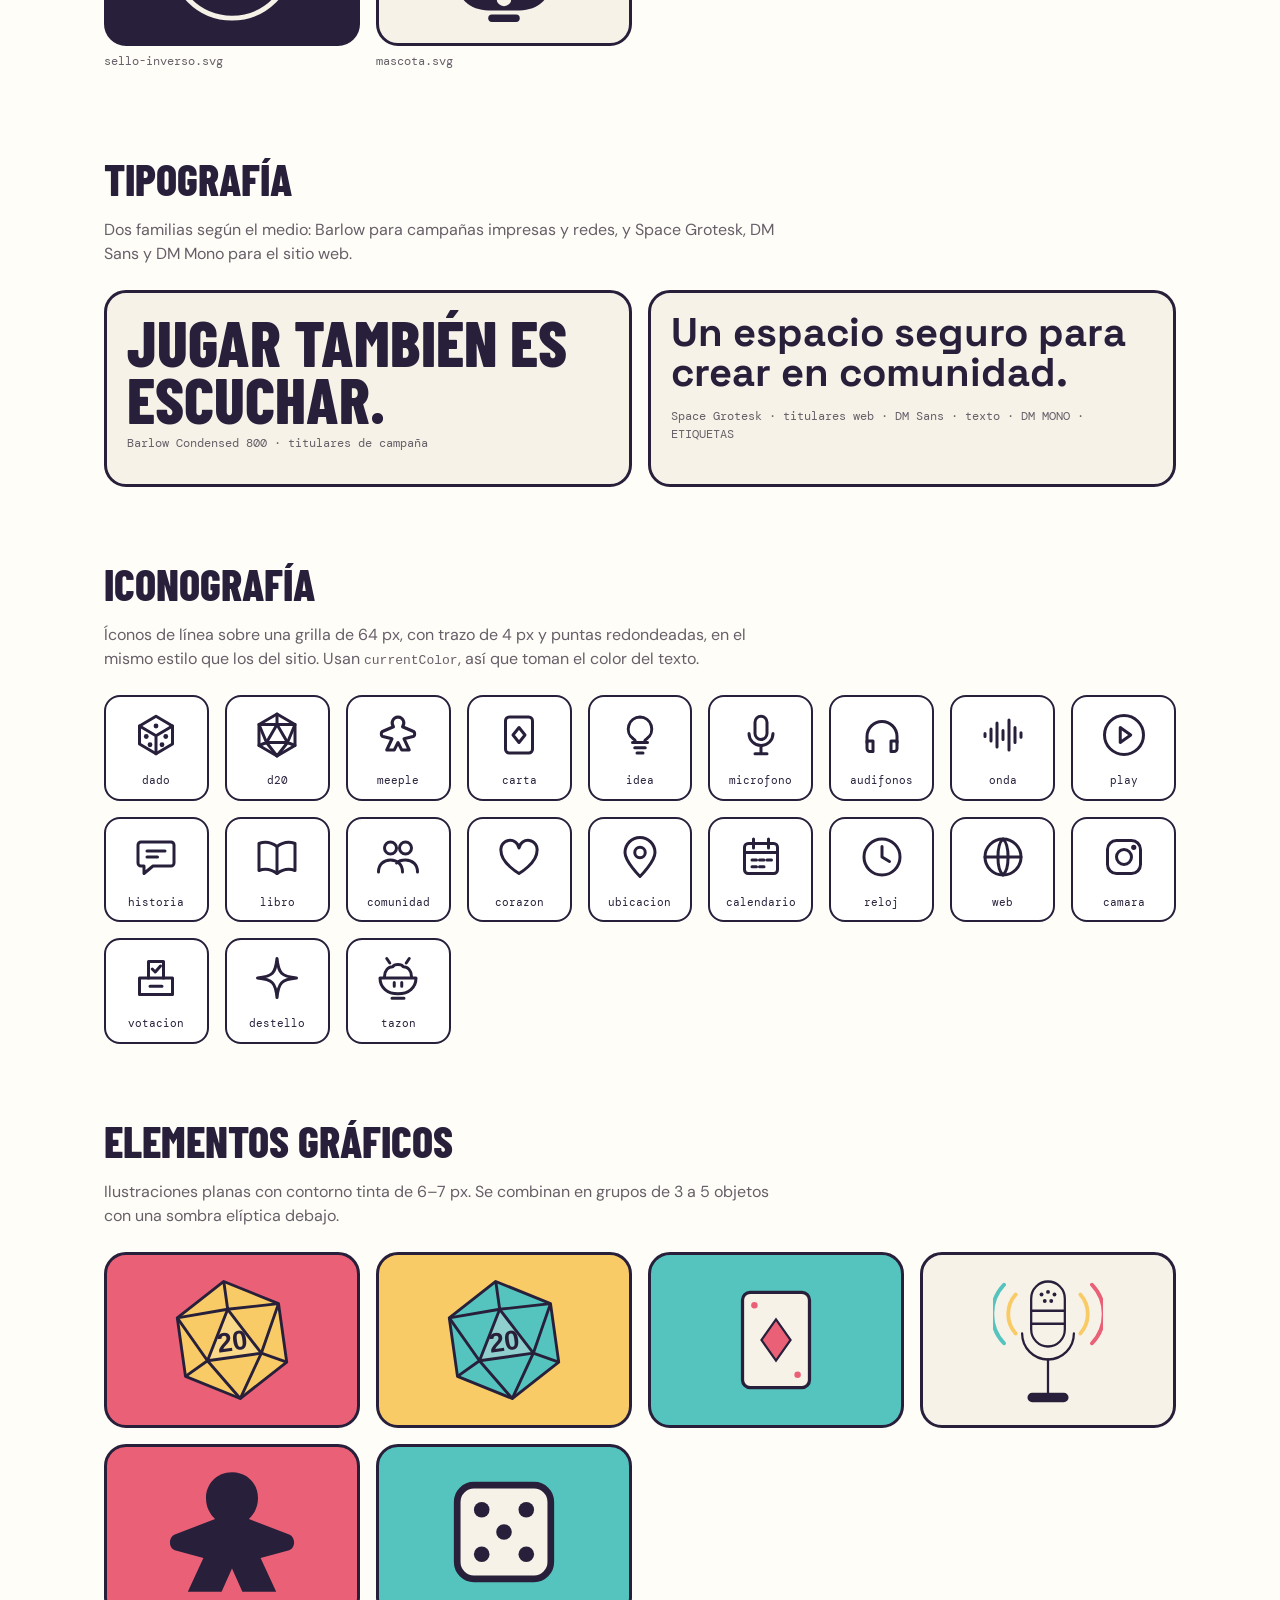
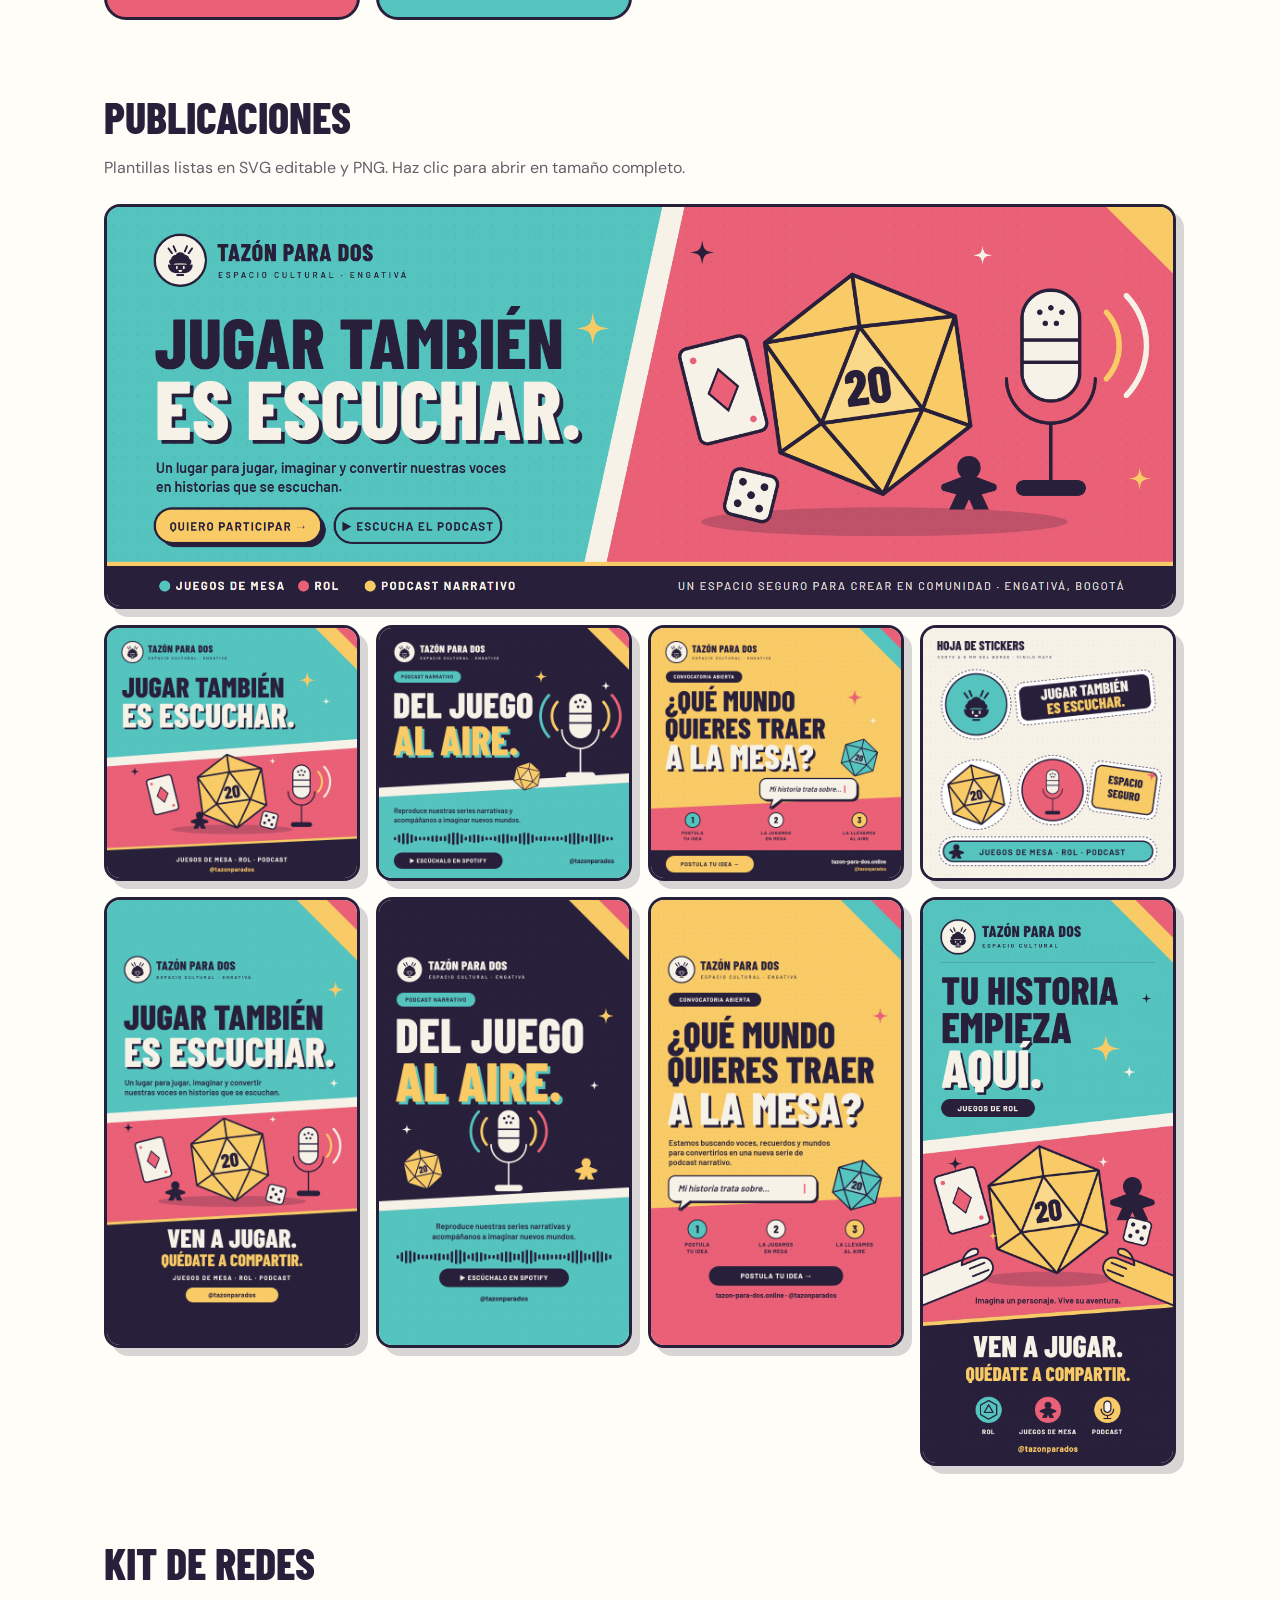
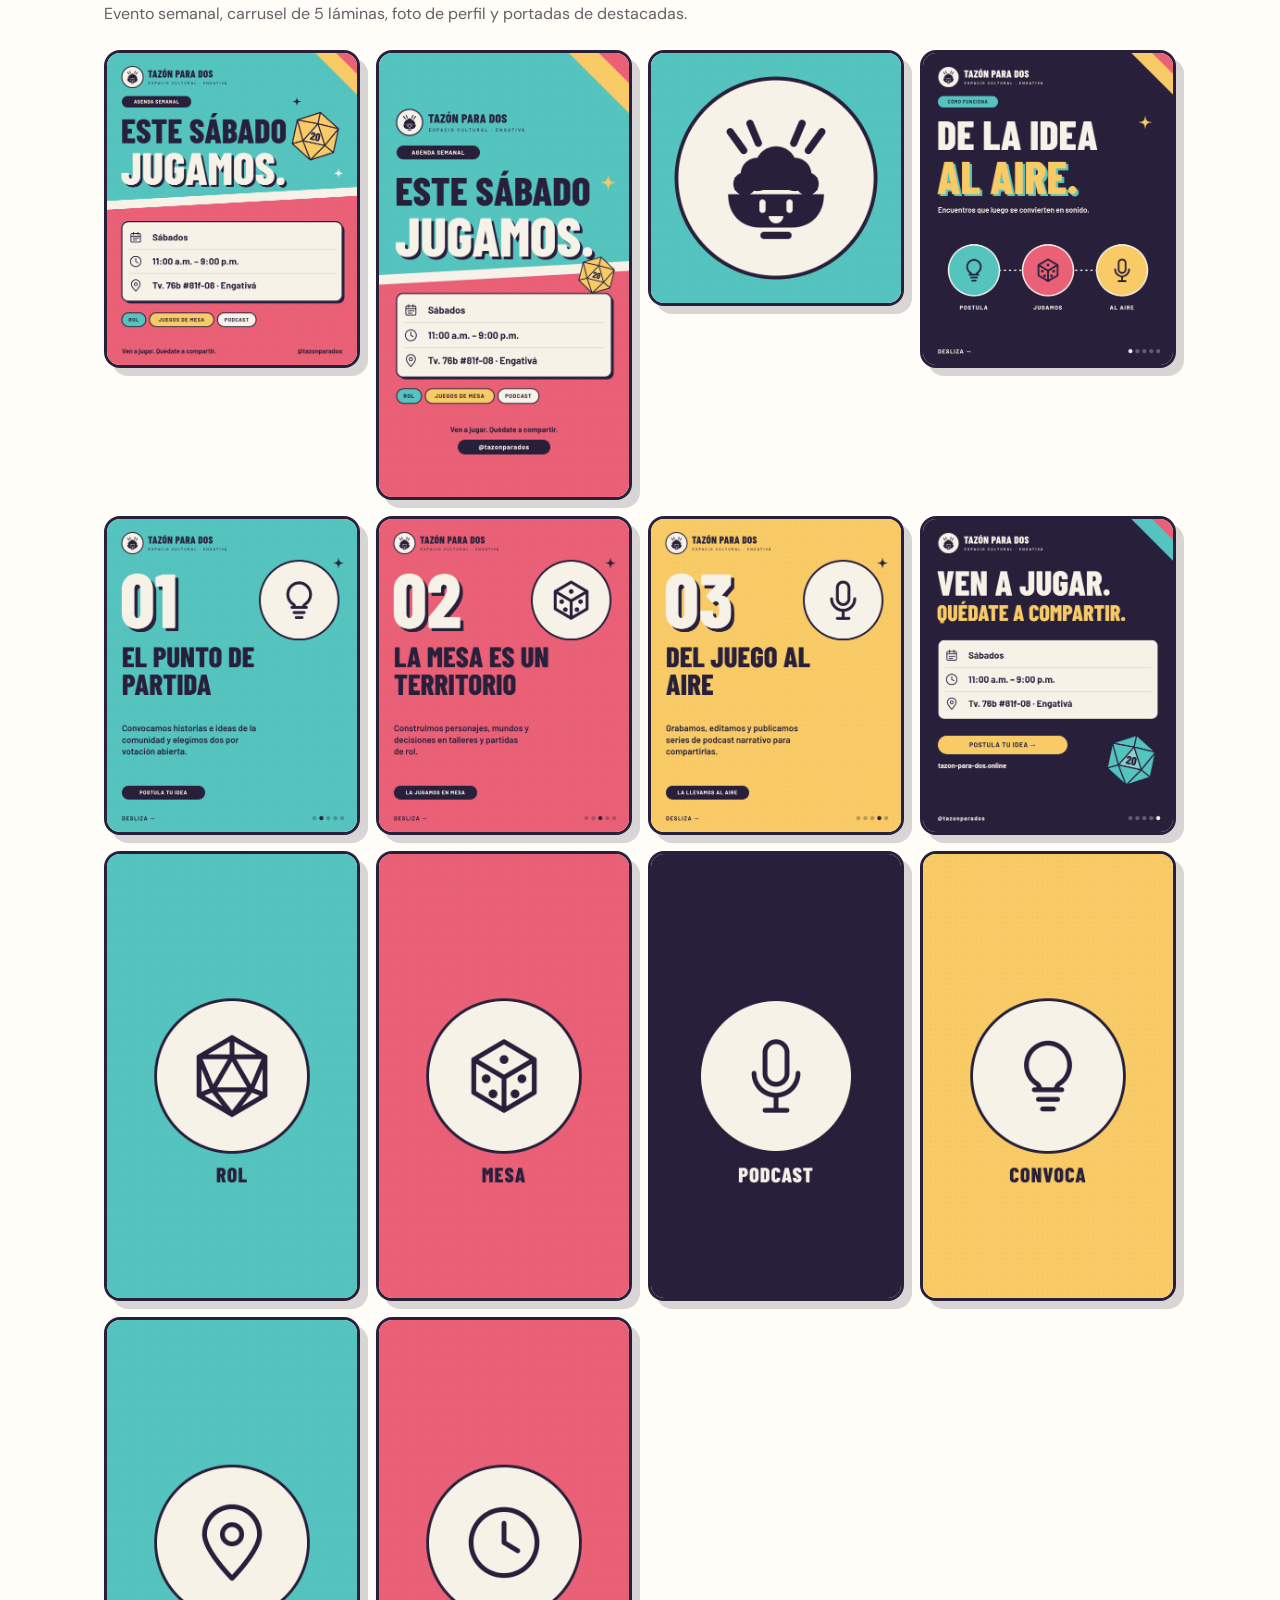
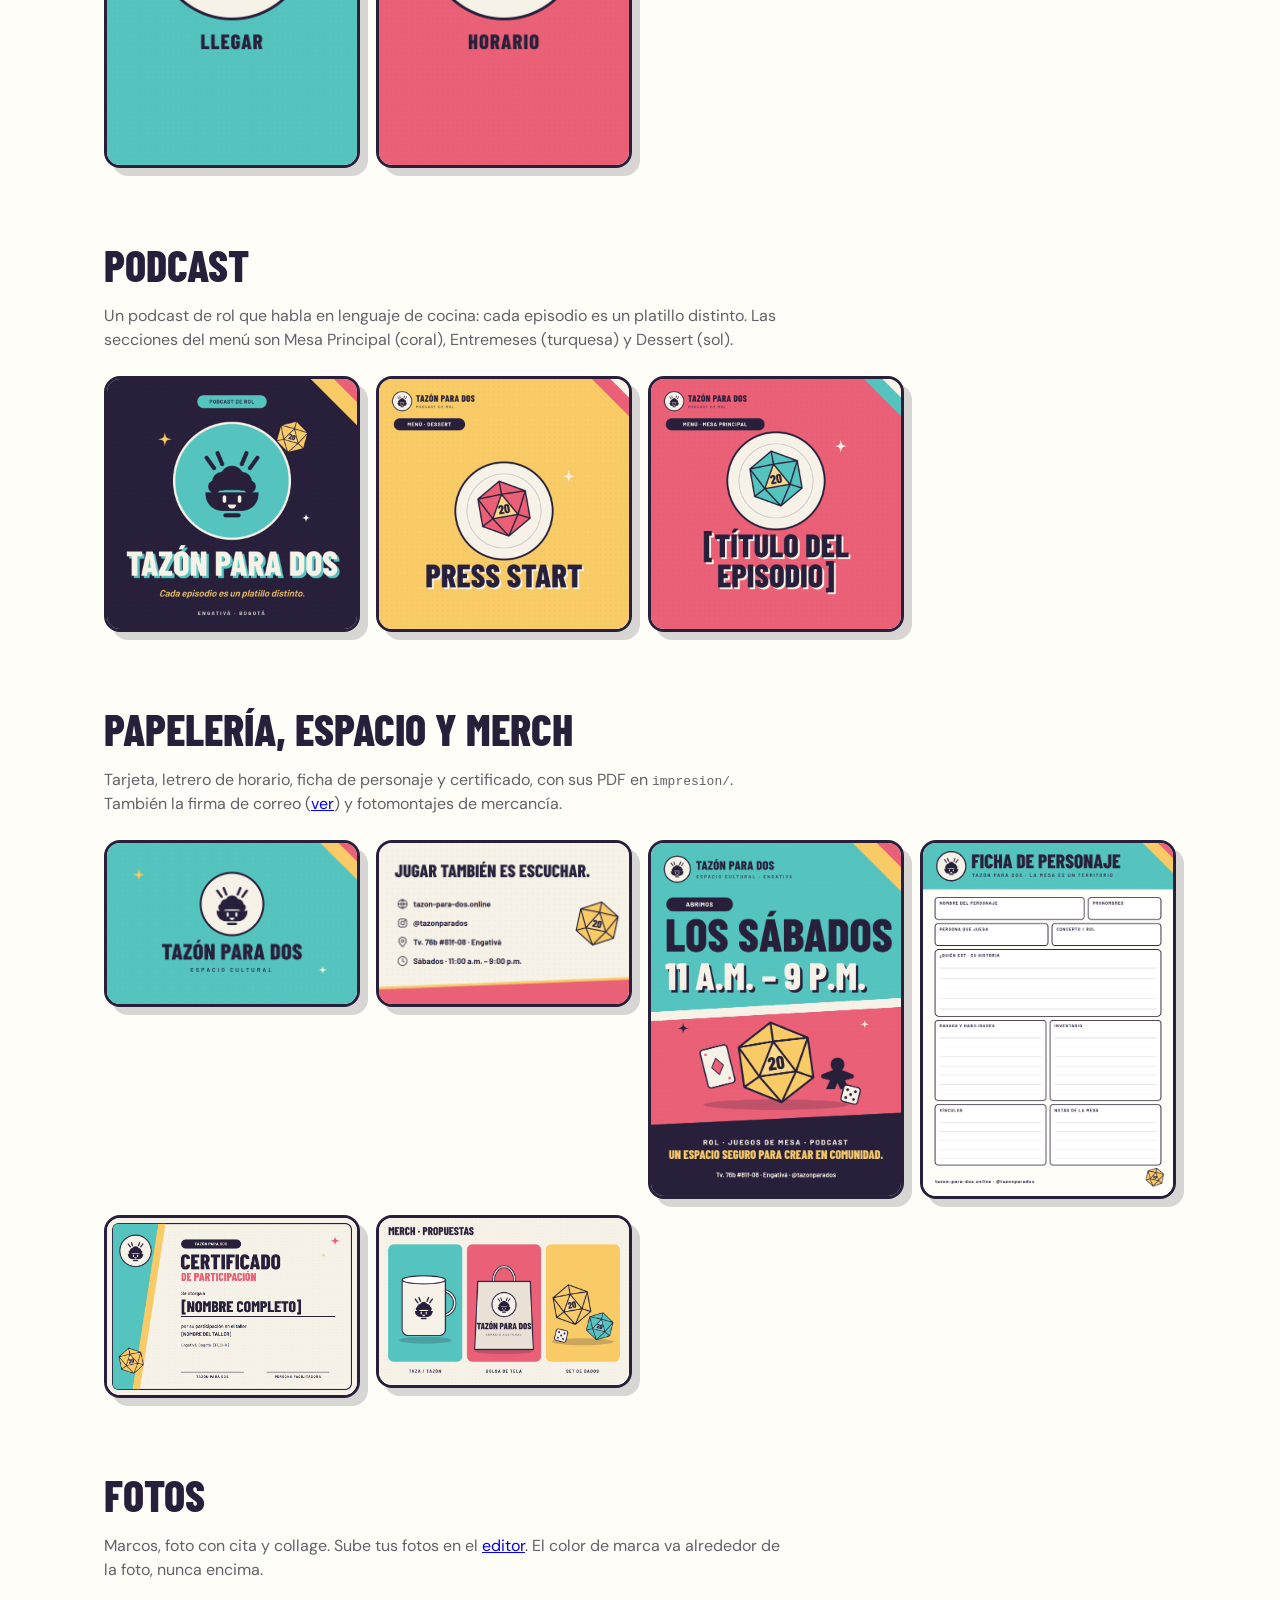
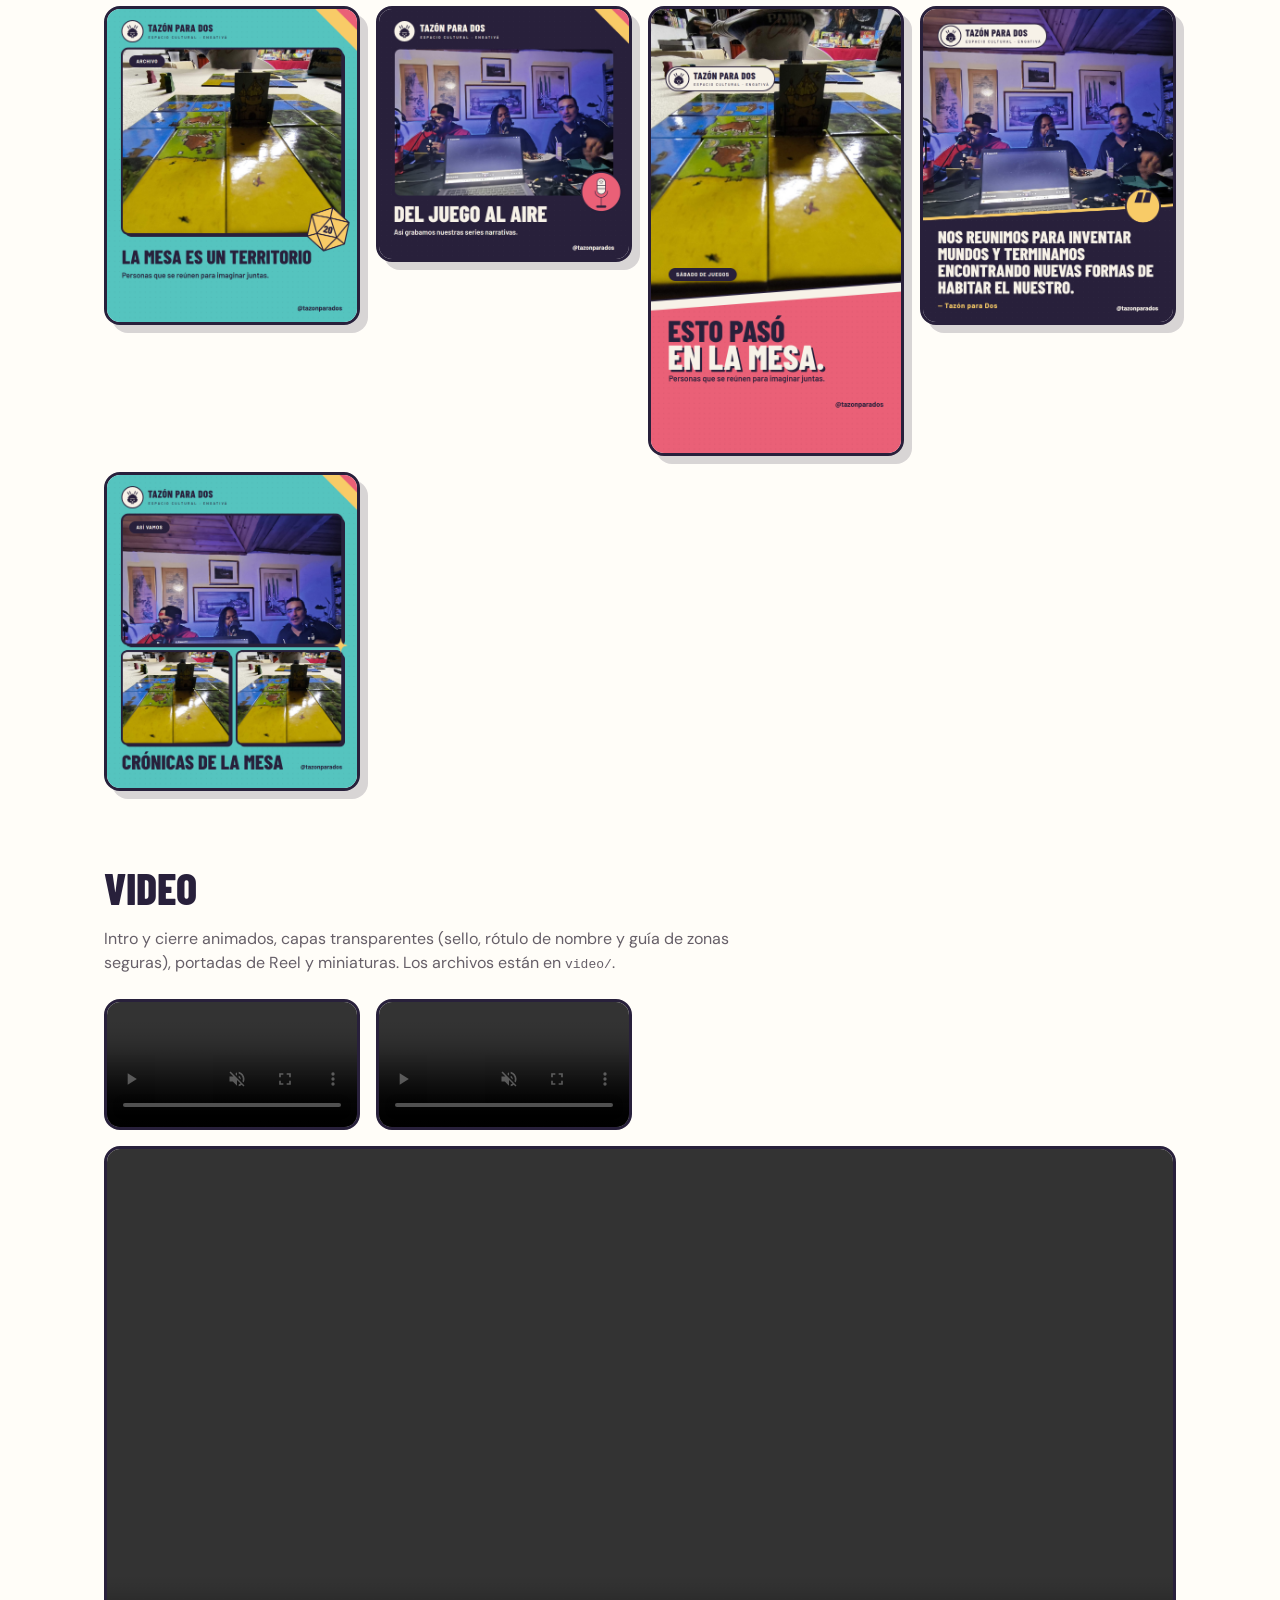
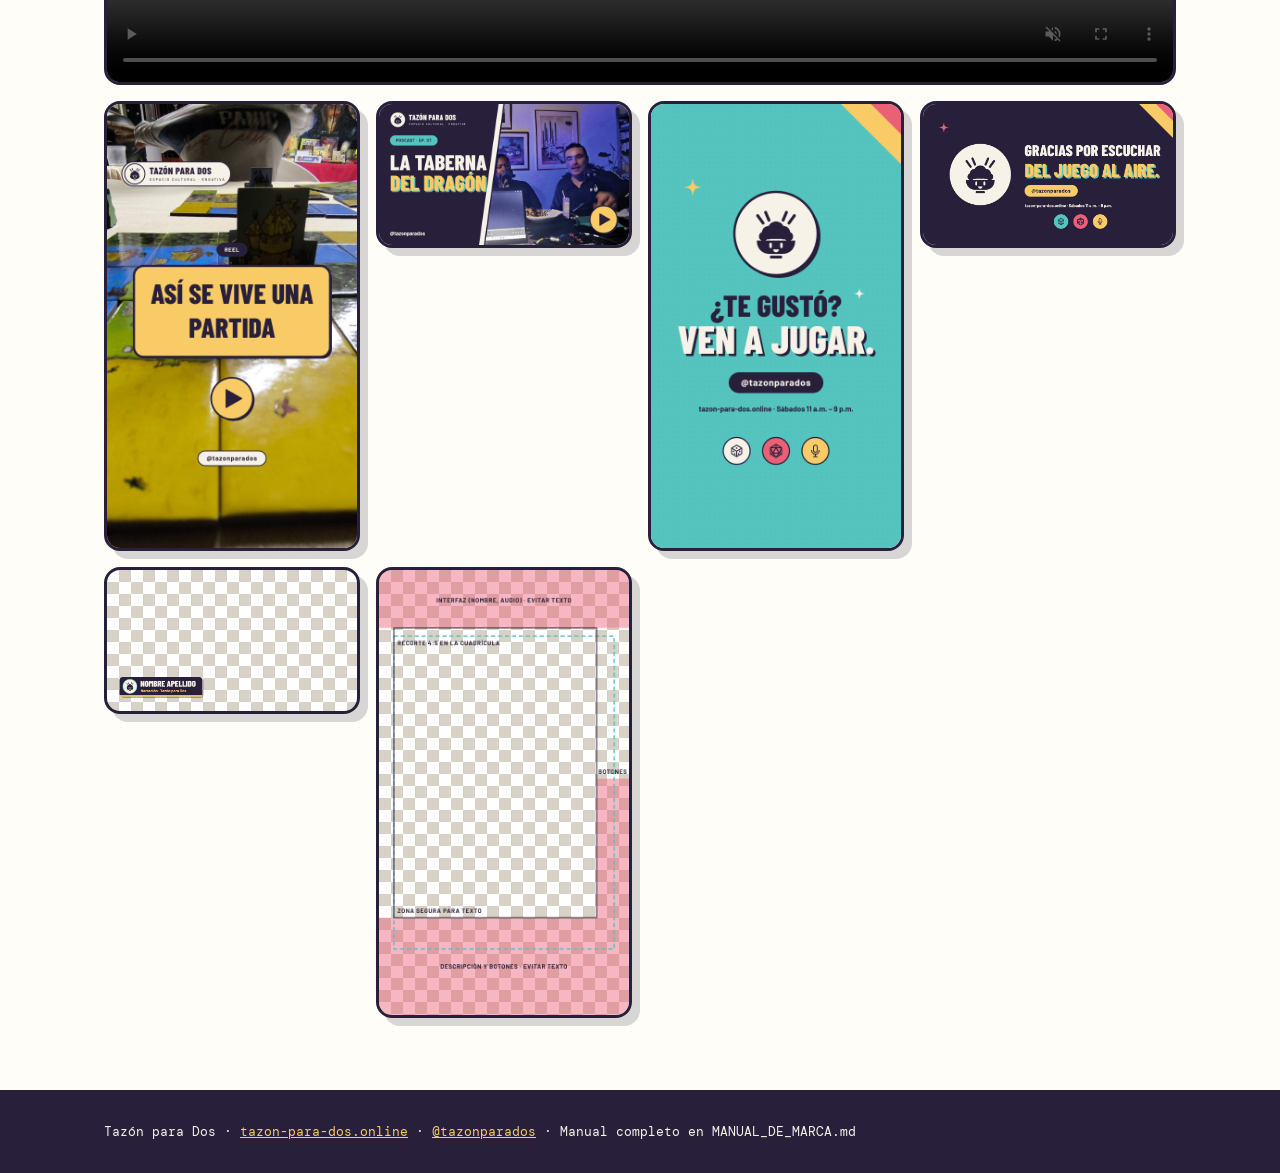
==== commit 80bdc54b: "Branding para fotos y video - Editor: subida de fotos con enfoque y 14 plantillas nuevas   (foto con" ====
--- a/index.html
+++ b/index.html
@@ -195,6 +195,33 @@
       <a href="aplicaciones/png/merch_mockups.png"><img src="aplicaciones/png/merch_mockups.png" alt="merch_mockups"></a>
     </div>
   </section>
+  <section>
+    <h2>Fotos</h2>
+    <p class="lead">Marcos, foto con cita y collage. Sube tus fotos en el <a href="editor/#foto_post">editor</a>. El color de marca va alrededor de la foto, nunca encima.</p>
+    <div class="grid gallery">
+      <a href="plantillas/png/foto_post.png"><img src="plantillas/png/foto_post.png" alt="foto_post"></a>
+      <a href="plantillas/png/foto_cuadrado.png"><img src="plantillas/png/foto_cuadrado.png" alt="foto_cuadrado"></a>
+      <a href="plantillas/png/foto_historia.png"><img src="plantillas/png/foto_historia.png" alt="foto_historia"></a>
+      <a href="plantillas/png/foto_cita.png"><img src="plantillas/png/foto_cita.png" alt="foto_cita"></a>
+      <a href="plantillas/png/collage.png"><img src="plantillas/png/collage.png" alt="collage"></a>
+    </div>
+  </section>
+
+  <section>
+    <h2>Video</h2>
+    <p class="lead">Intro y cierre animados, capas transparentes (sello, rótulo de nombre y guía de zonas seguras), portadas de Reel y miniaturas. Los archivos están en <code>video/</code>.</p>
+    <div class="grid gallery">
+      <video src="video/intro_9x16.mp4" controls muted loop playsinline style="width:100%;border:3px solid var(--ink);border-radius:16px"></video>
+      <video src="video/cierre_9x16.mp4" controls muted loop playsinline style="width:100%;border:3px solid var(--ink);border-radius:16px"></video>
+      <video class="wide" src="video/intro_16x9.mp4" controls muted loop playsinline style="width:100%;border:3px solid var(--ink);border-radius:16px"></video>
+      <a href="plantillas/png/video_portada.png"><img src="plantillas/png/video_portada.png" alt="video_portada"></a>
+      <a href="plantillas/png/miniatura.png"><img src="plantillas/png/miniatura.png" alt="miniatura"></a>
+      <a href="plantillas/png/tarjeta_final_v.png"><img src="plantillas/png/tarjeta_final_v.png" alt="tarjeta_final_v"></a>
+      <a href="plantillas/png/tarjeta_final_h.png"><img src="plantillas/png/tarjeta_final_h.png" alt="tarjeta_final_h"></a>
+      <a href="video/capas/rotulo_nombre_16x9.png" style="background:repeating-conic-gradient(#d8d1c5 0 25%,#fff 0 50%) 0 0/24px 24px"><img src="video/capas/rotulo_nombre_16x9.png" alt="Rótulo de nombre"></a>
+      <a href="video/capas/guia_zonas_seguras_9x16.png" style="background:repeating-conic-gradient(#d8d1c5 0 25%,#fff 0 50%) 0 0/24px 24px"><img src="video/capas/guia_zonas_seguras_9x16.png" alt="Guía de zonas"></a>
+    </div>
+  </section>
 </main>
 
 <footer>
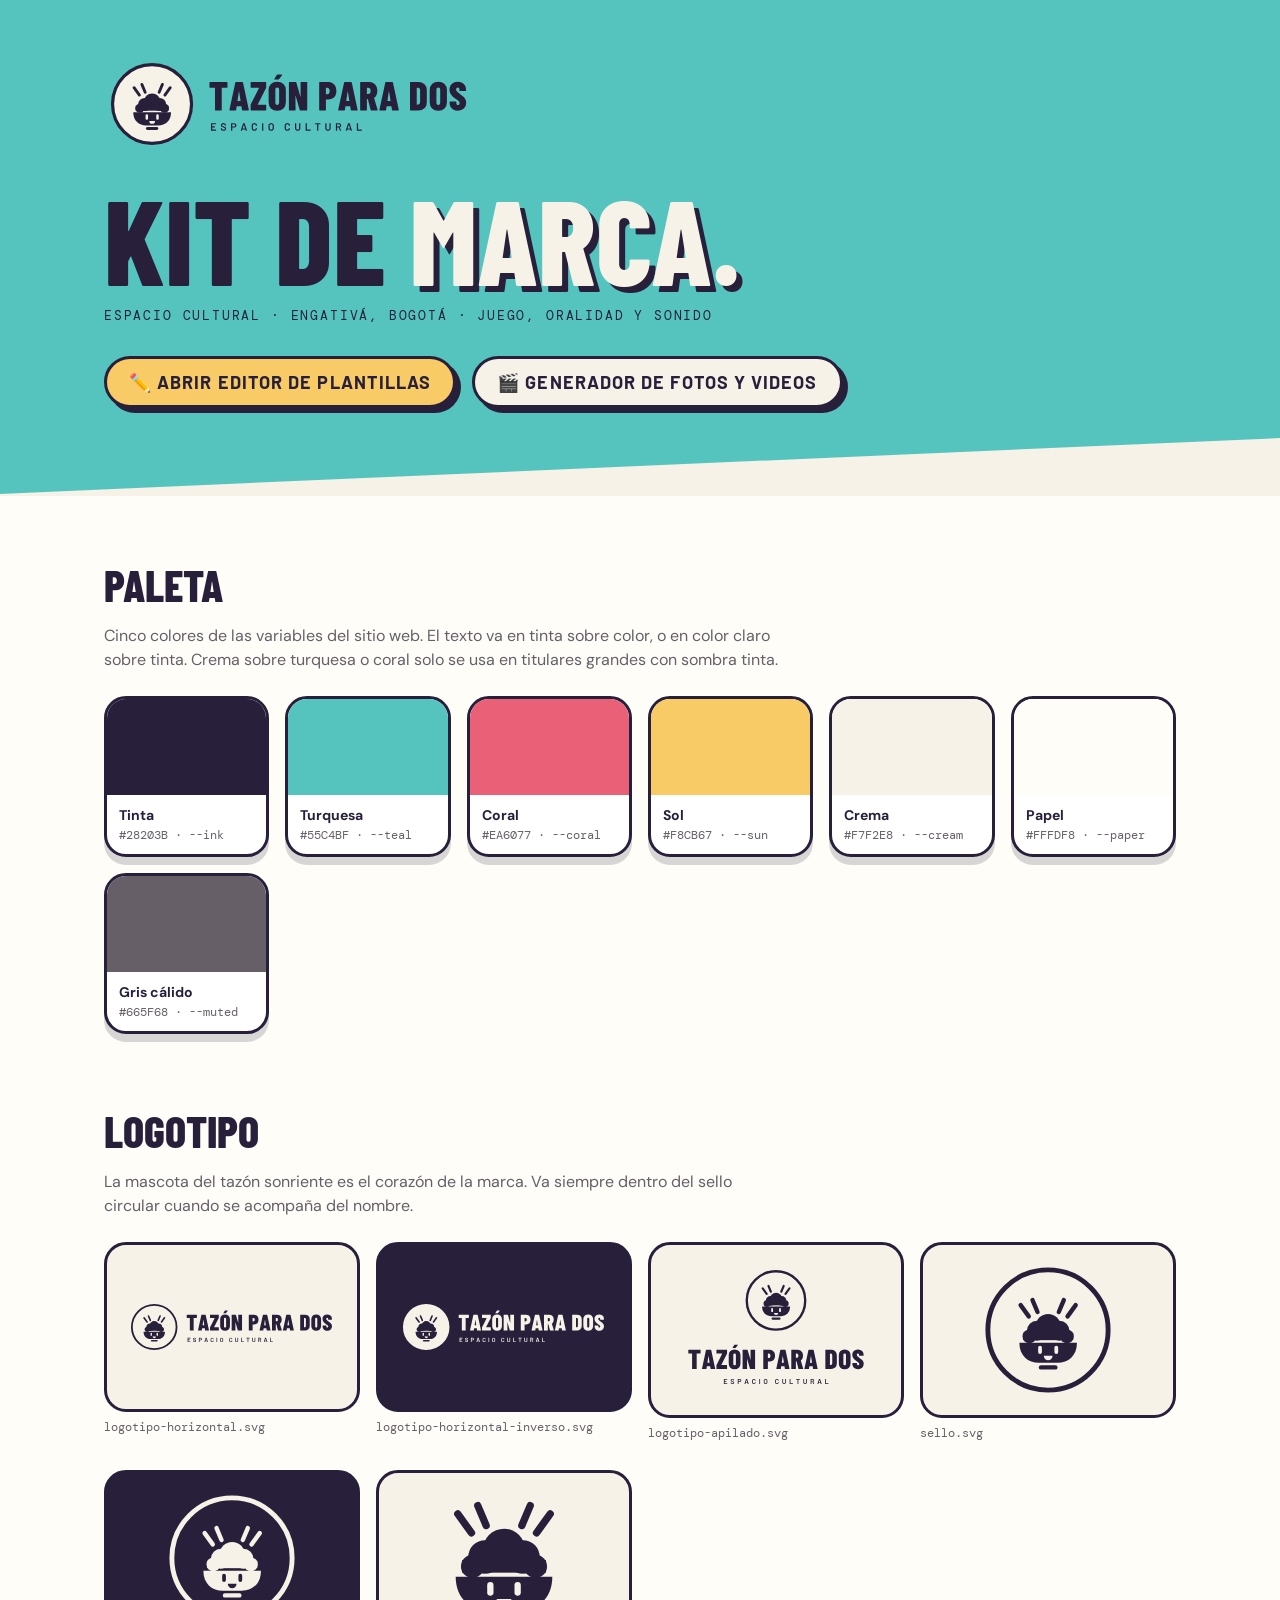
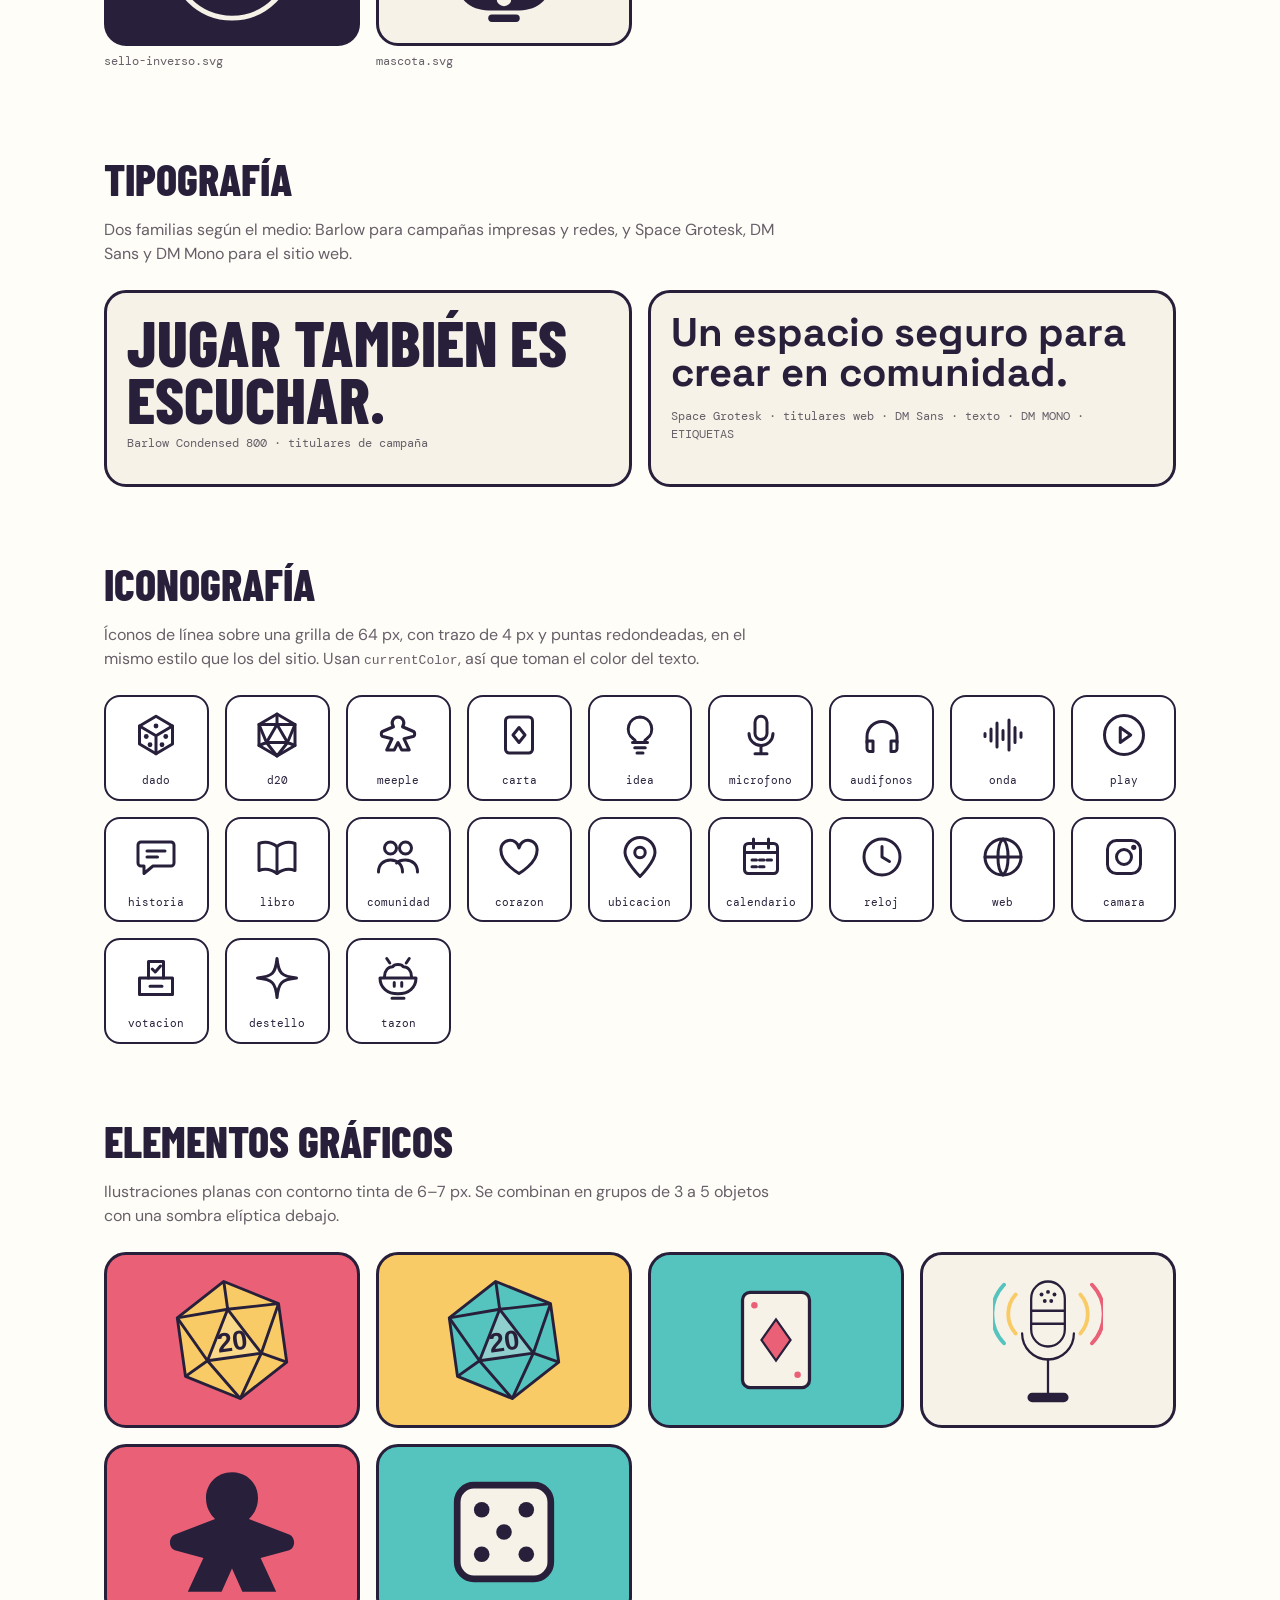
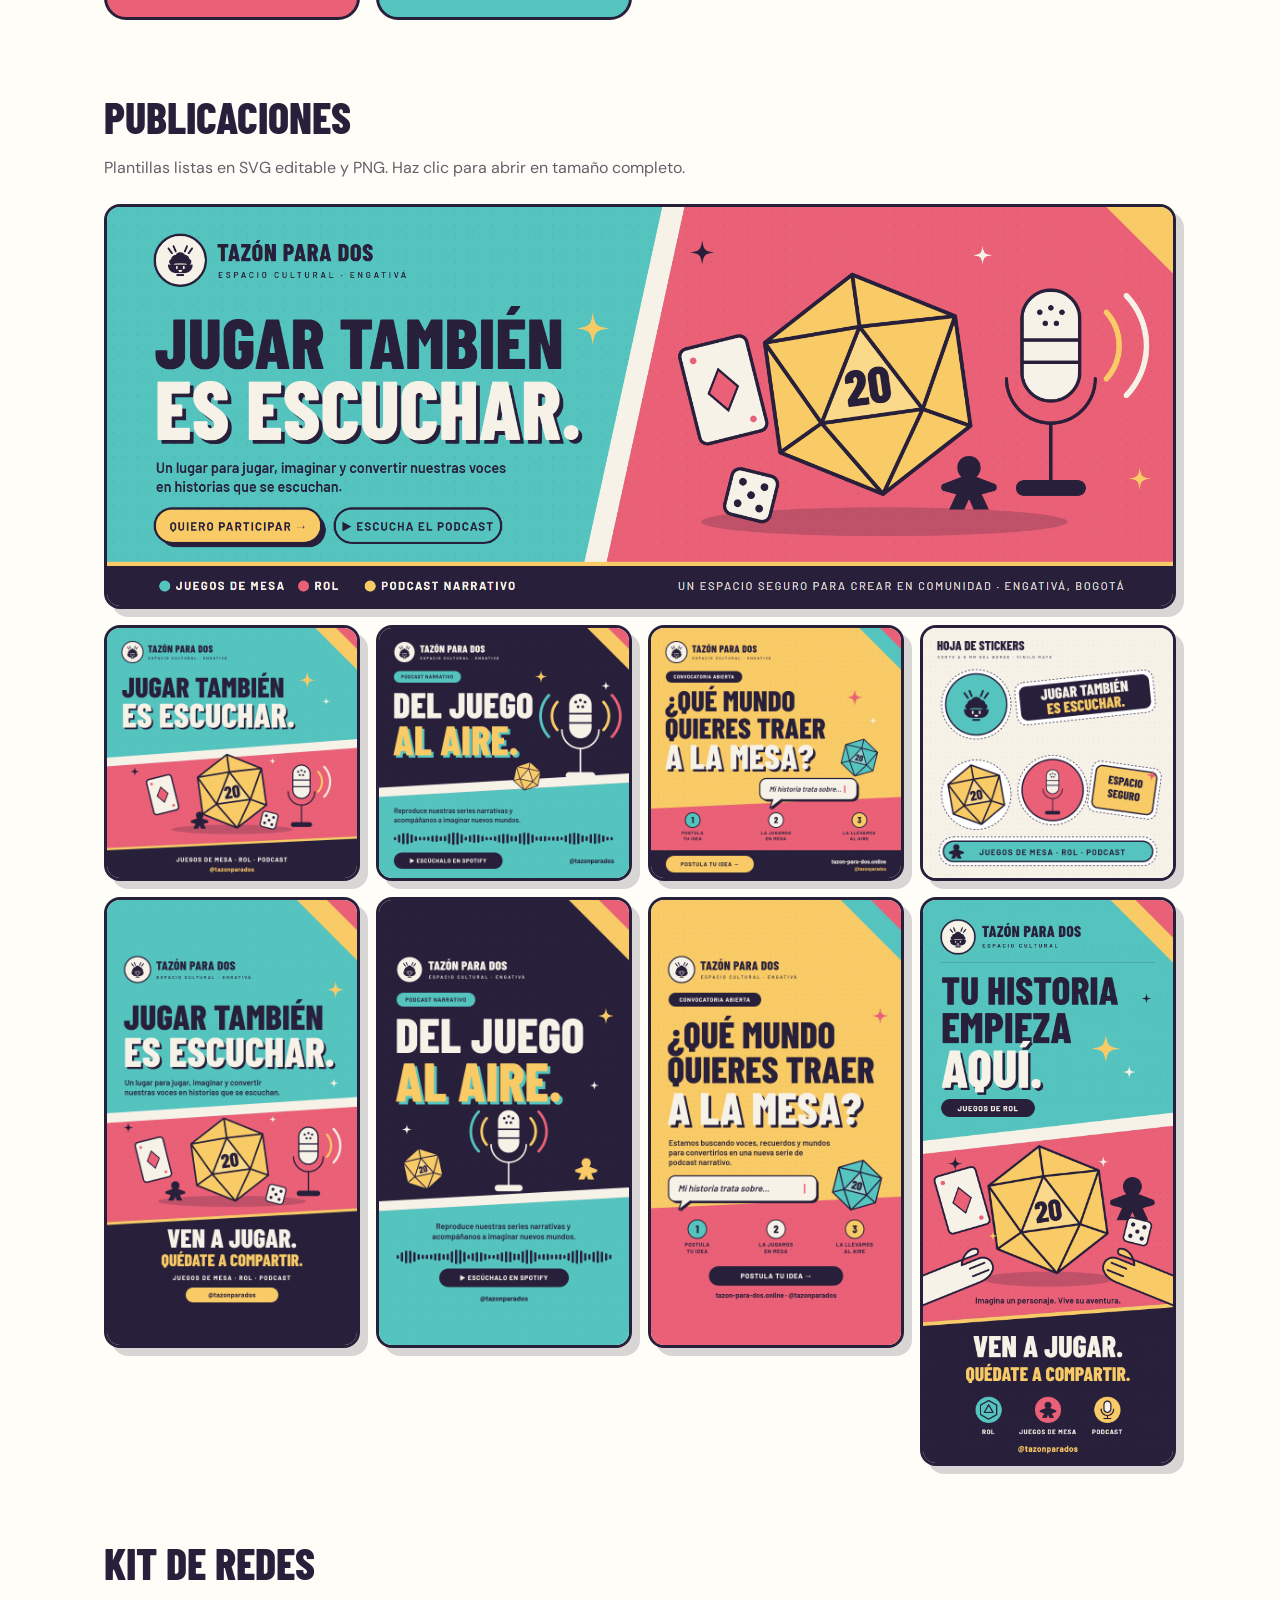
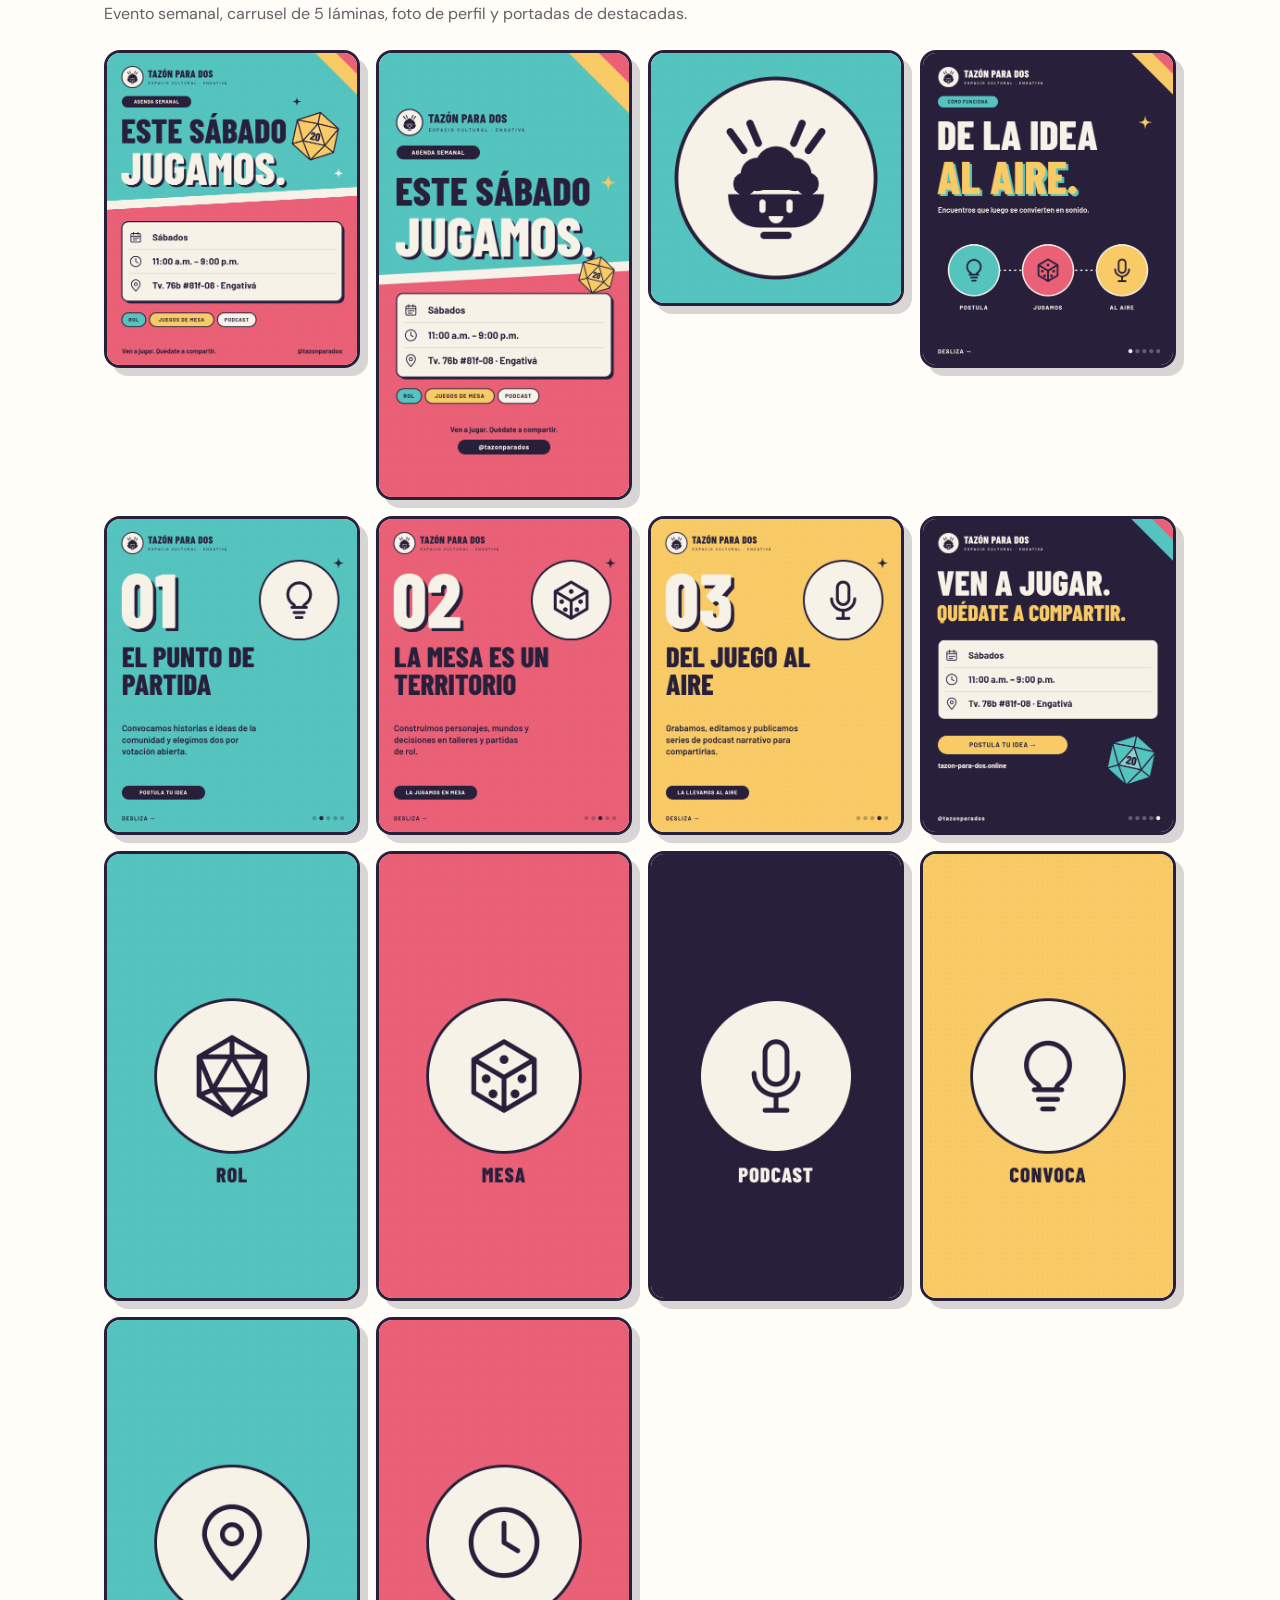
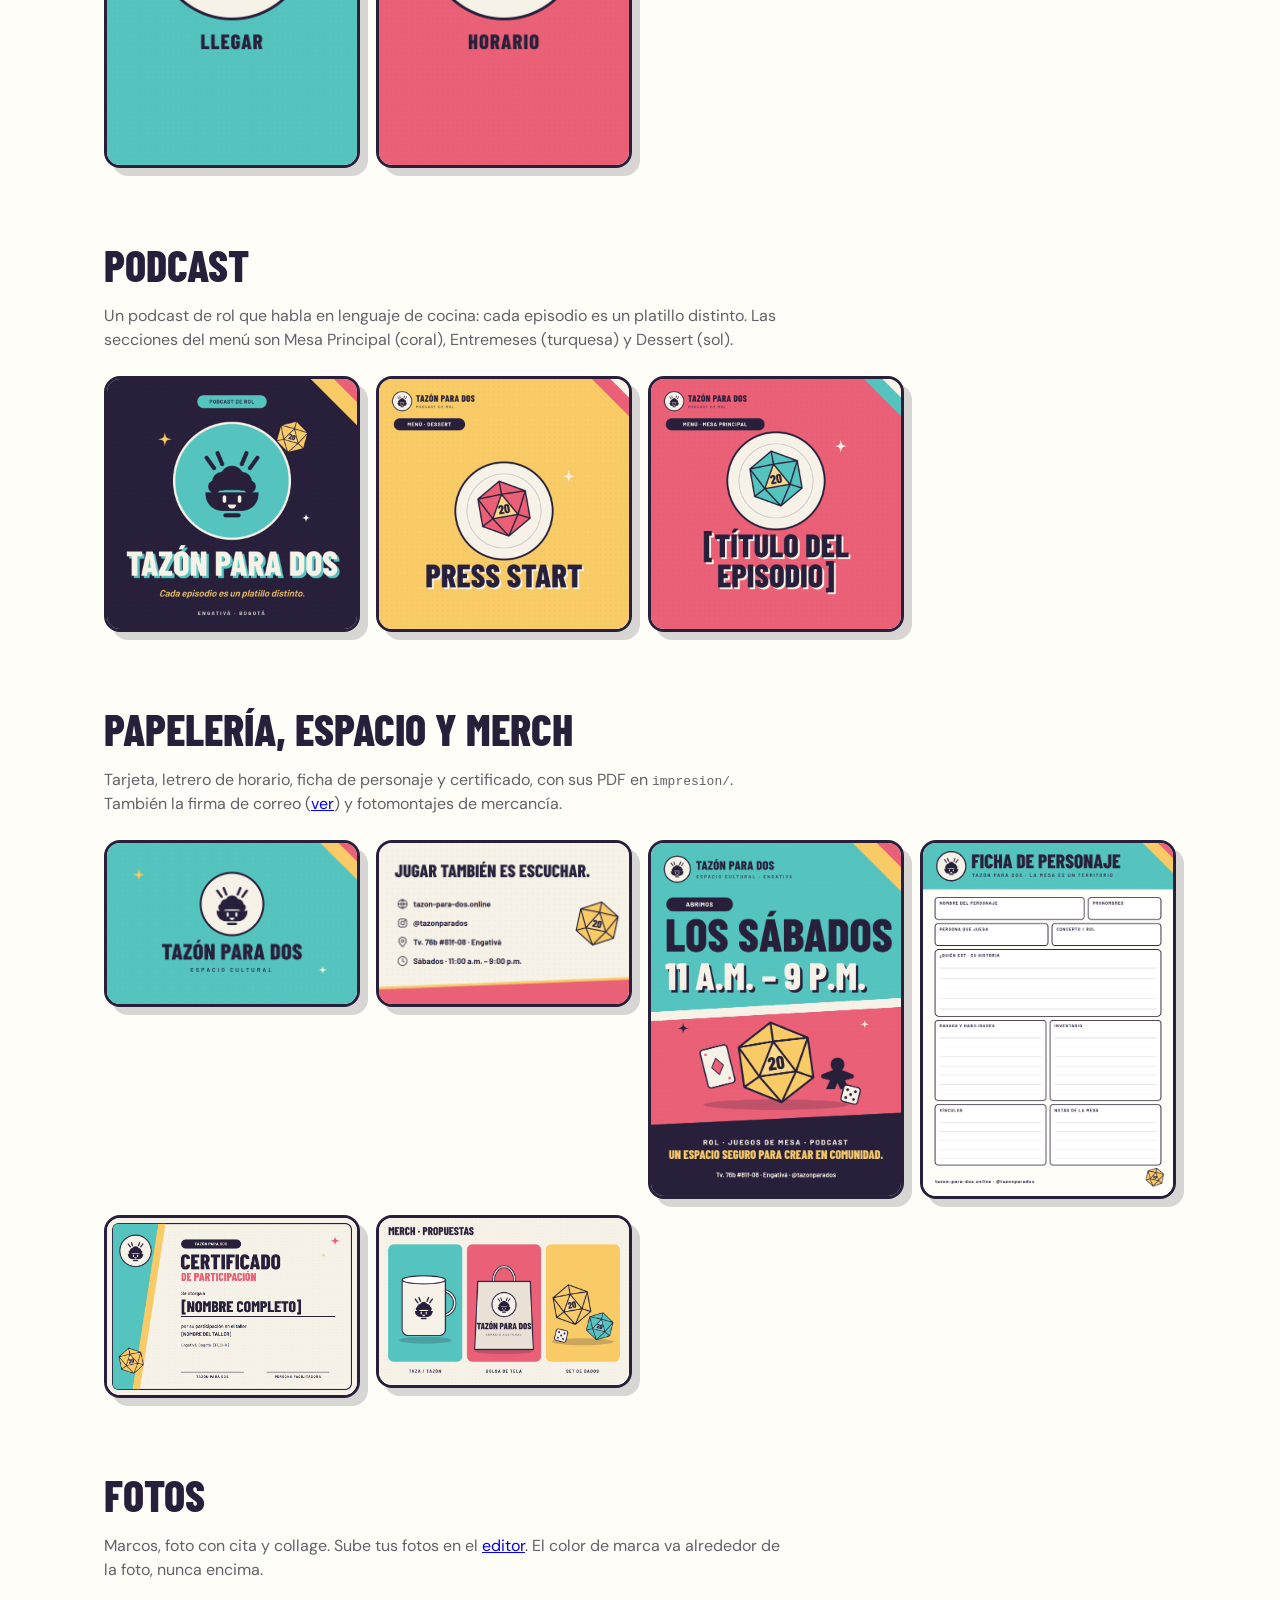
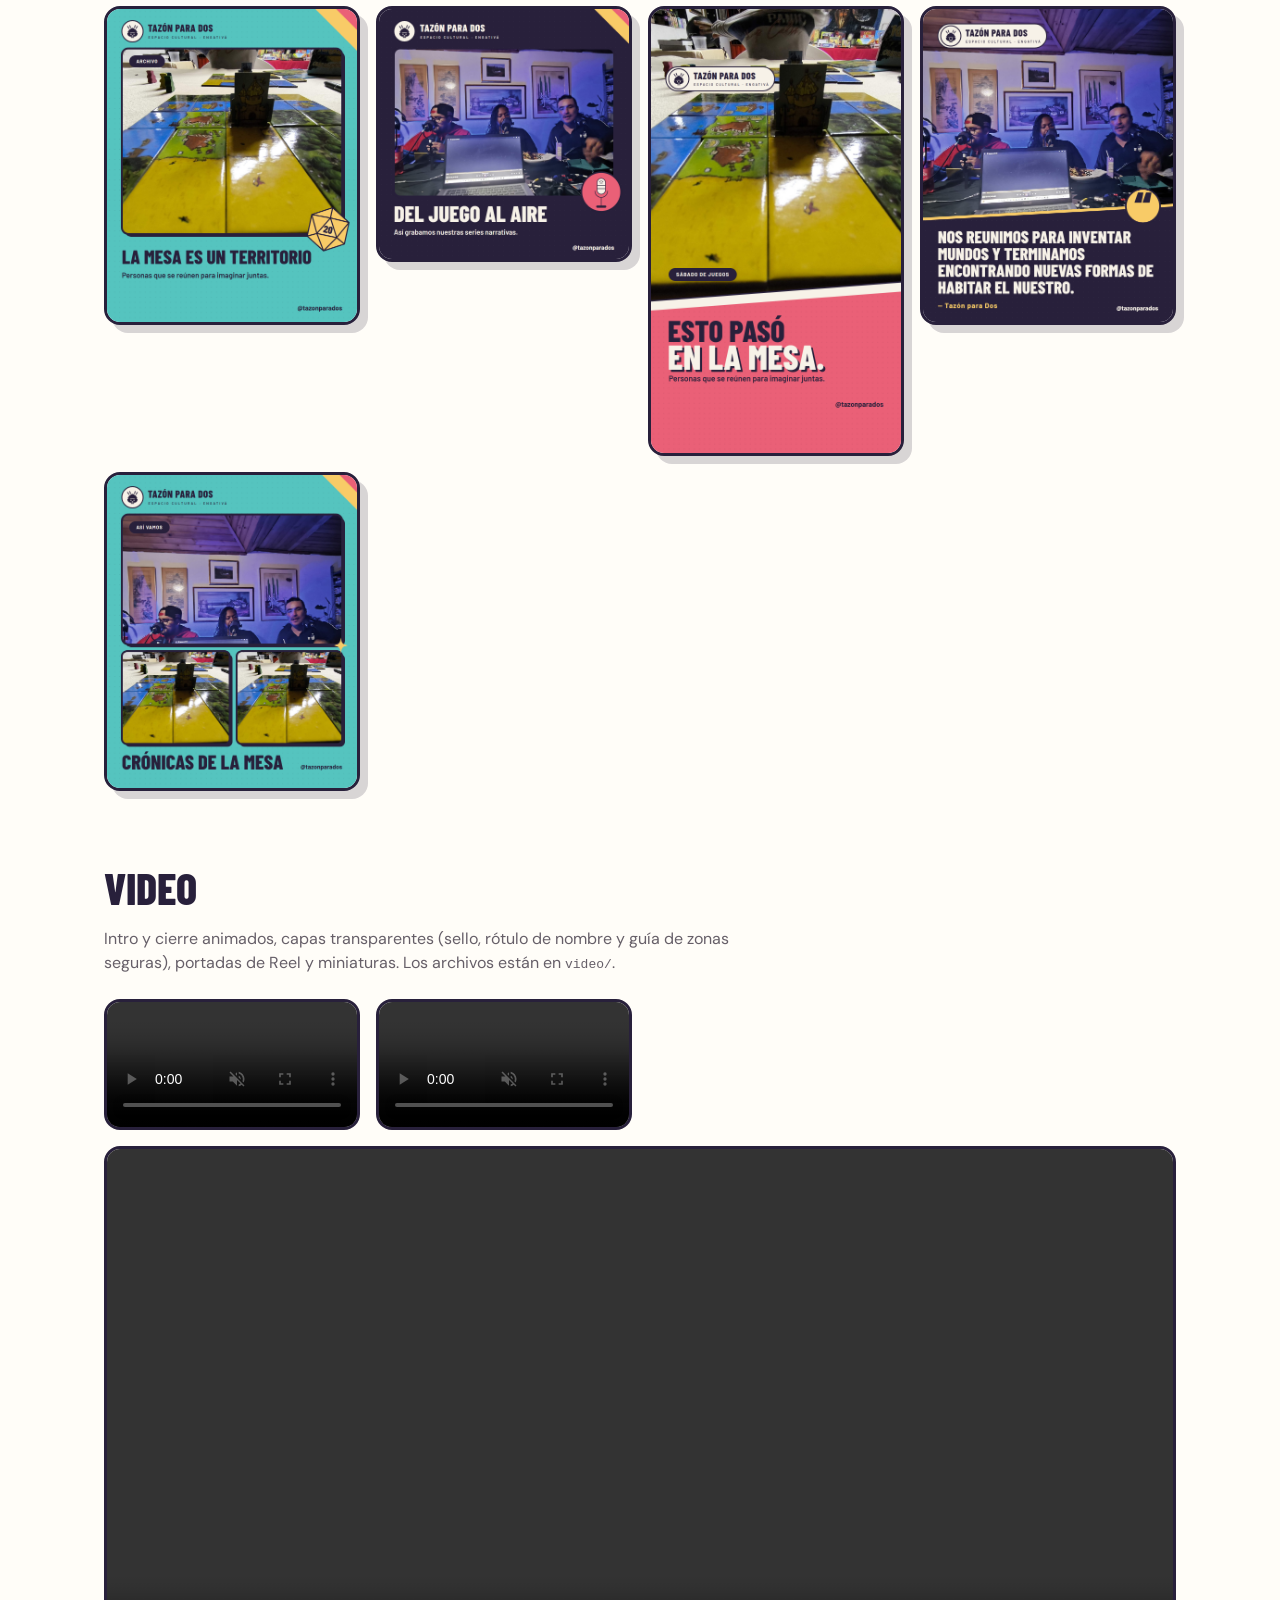
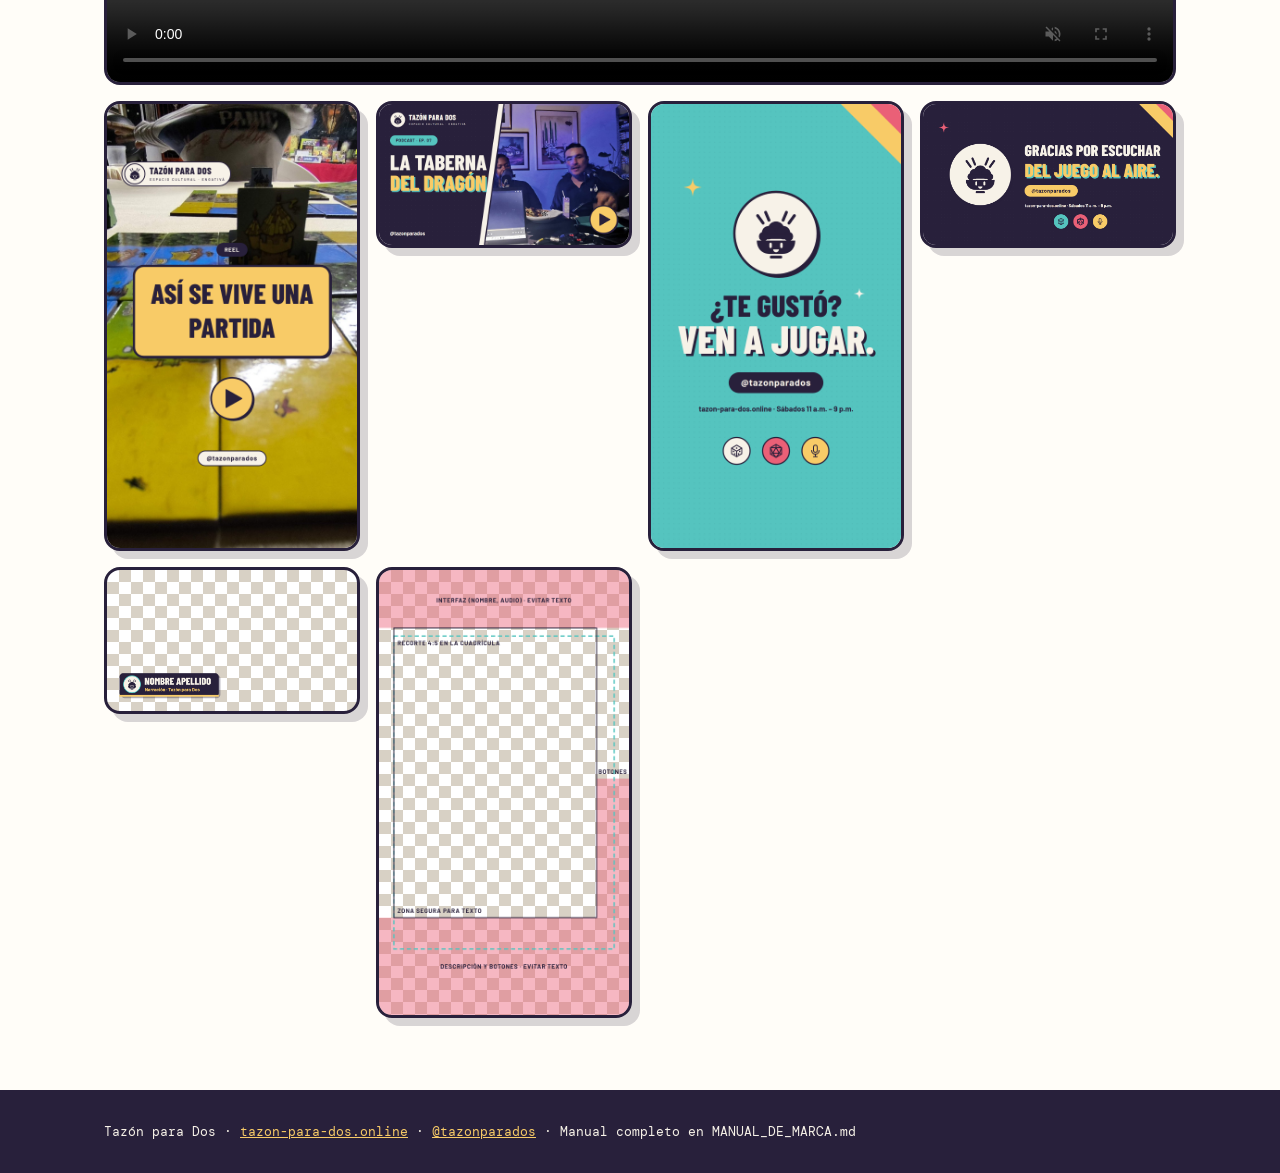
==== commit cd87bee9: "Contrato con el generador web y enlace al panel tools/generador.py revisa que el kit siga exponiendo" ====
--- a/index.html
+++ b/index.html
@@ -56,7 +56,8 @@
     <img src="assets/logo/logotipo-horizontal.svg" alt="Tazón para Dos">
     <h1>Kit de <span>marca.</span></h1>
     <p class="eyebrow">Espacio cultural · Engativá, Bogotá · Juego, oralidad y sonido</p>
-    <p><a href="editor/" style="display:inline-block;margin-top:14px;background:var(--sun);color:var(--ink);font:700 18px var(--font-text);letter-spacing:.06em;text-transform:uppercase;padding:12px 22px;border:3px solid var(--ink);border-radius:999px;box-shadow:5px 5px 0 var(--ink);text-decoration:none">✏️ Abrir editor de plantillas</a></p>
+    <p><a href="editor/" style="display:inline-block;margin-top:14px;background:var(--sun);color:var(--ink);font:700 18px var(--font-text);letter-spacing:.06em;text-transform:uppercase;padding:12px 22px;border:3px solid var(--ink);border-radius:999px;box-shadow:5px 5px 0 var(--ink);text-decoration:none">✏️ Abrir editor de plantillas</a>
+      <a href="http://127.0.0.1:8765" title="Generador web local (D:\generador-web). Inícialo con iniciar.bat" style="display:inline-block;margin:14px 0 0 12px;background:var(--cream);color:var(--ink);font:700 18px var(--font-text);letter-spacing:.06em;text-transform:uppercase;padding:12px 22px;border:3px solid var(--ink);border-radius:999px;box-shadow:5px 5px 0 var(--ink);text-decoration:none">🎬 Generador de fotos y videos</a></p>
   </div>
 </header>
 
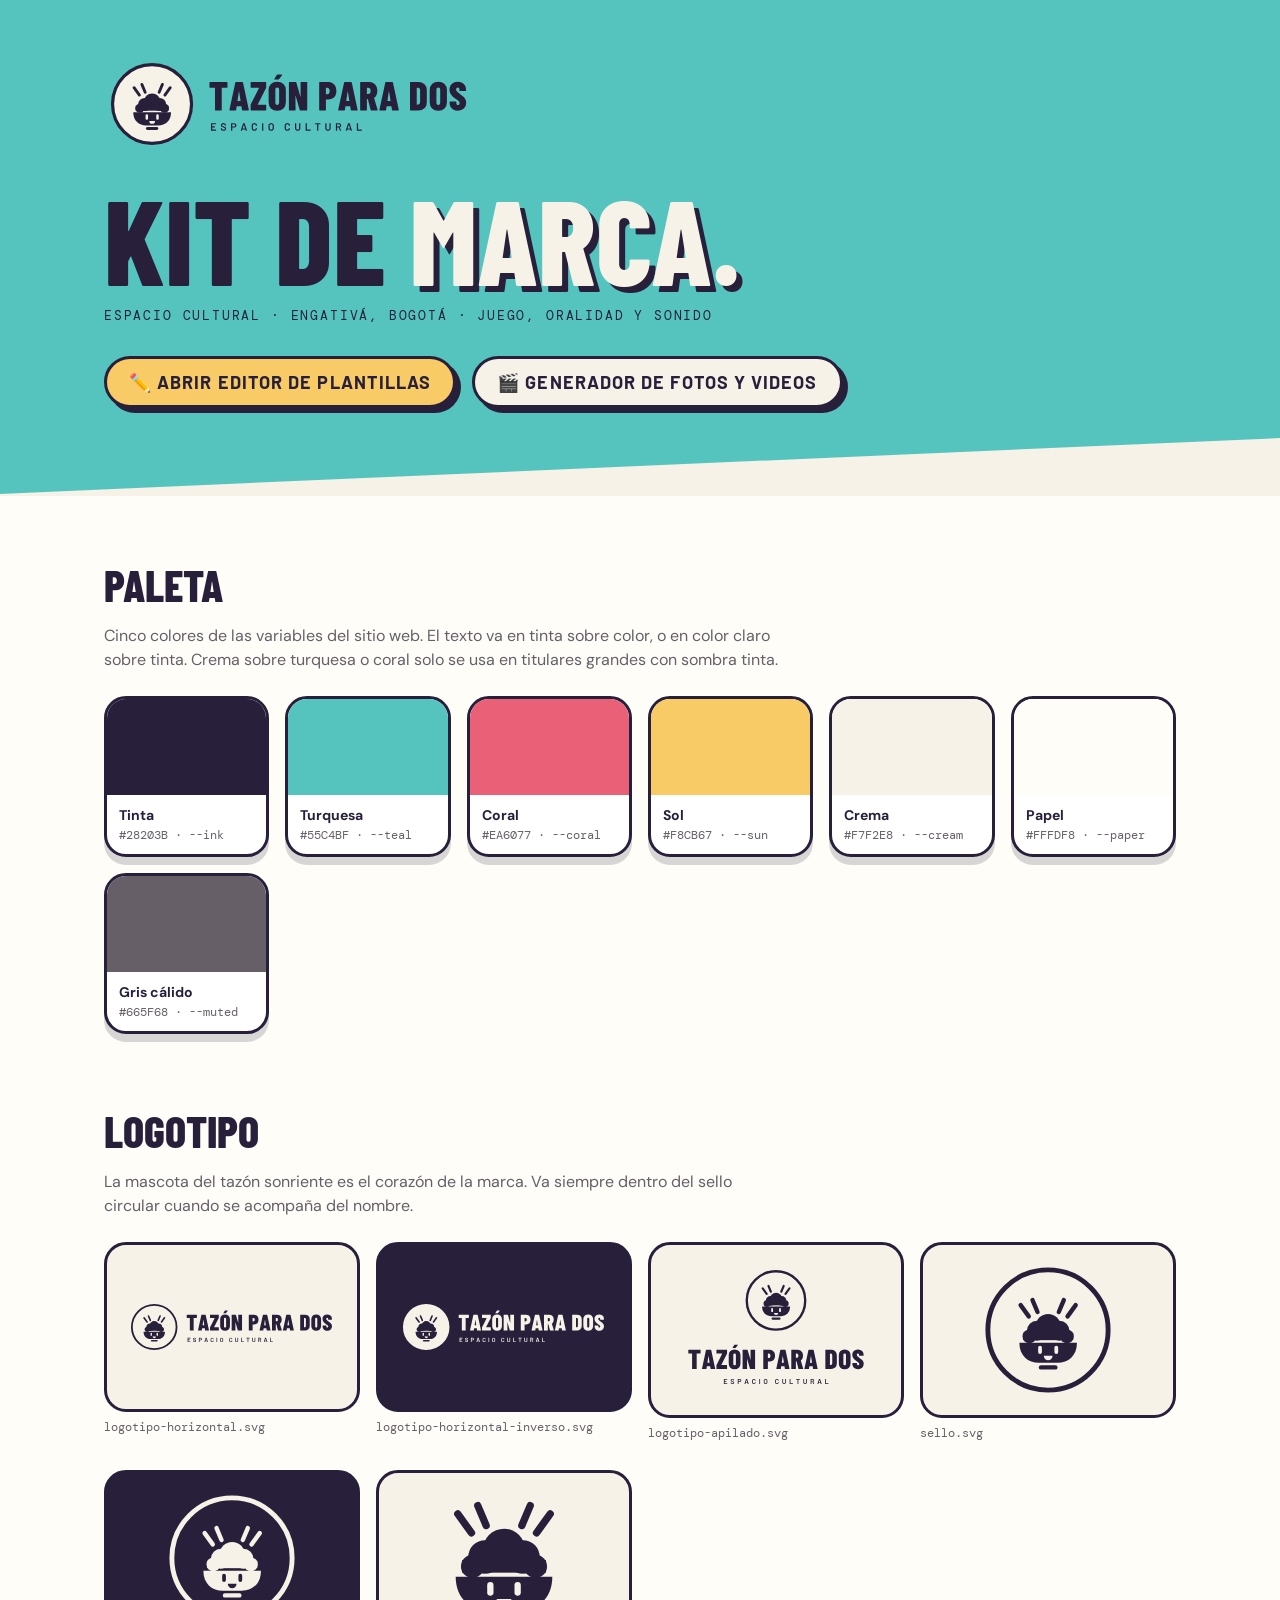
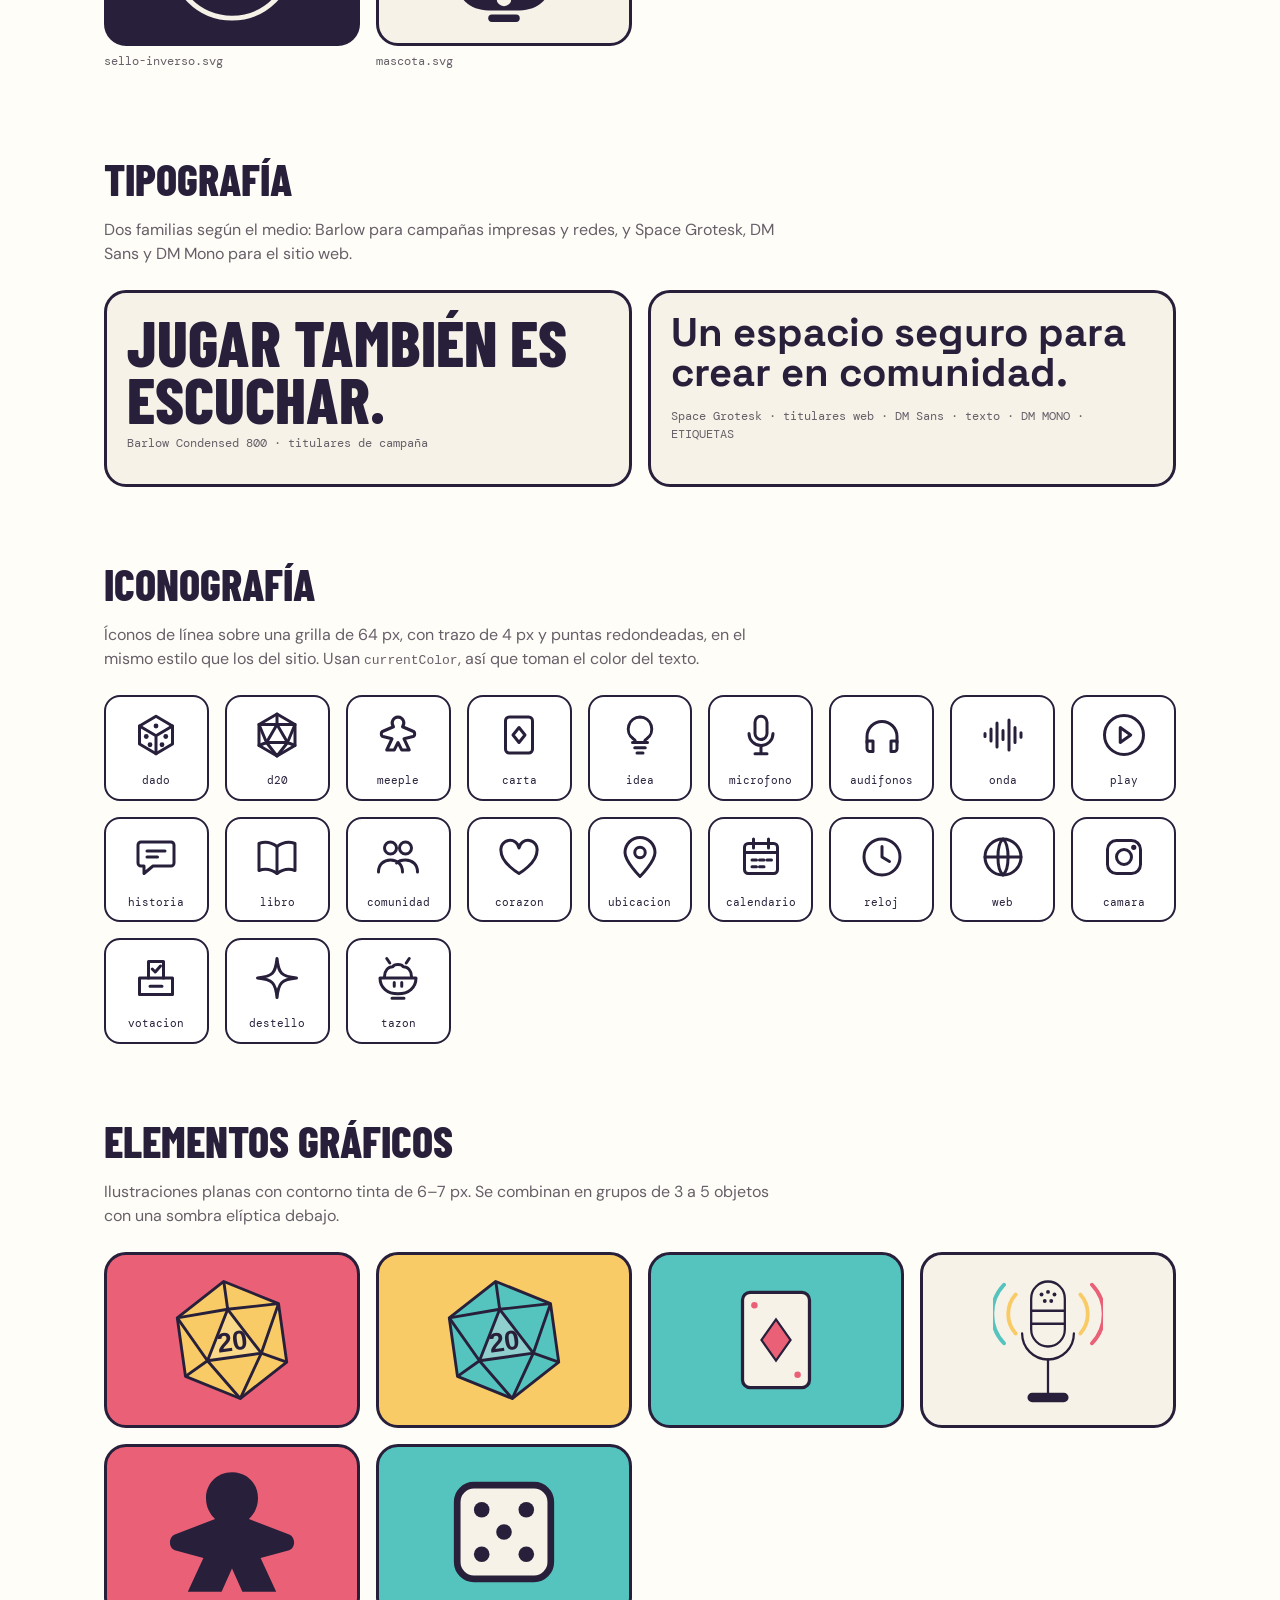
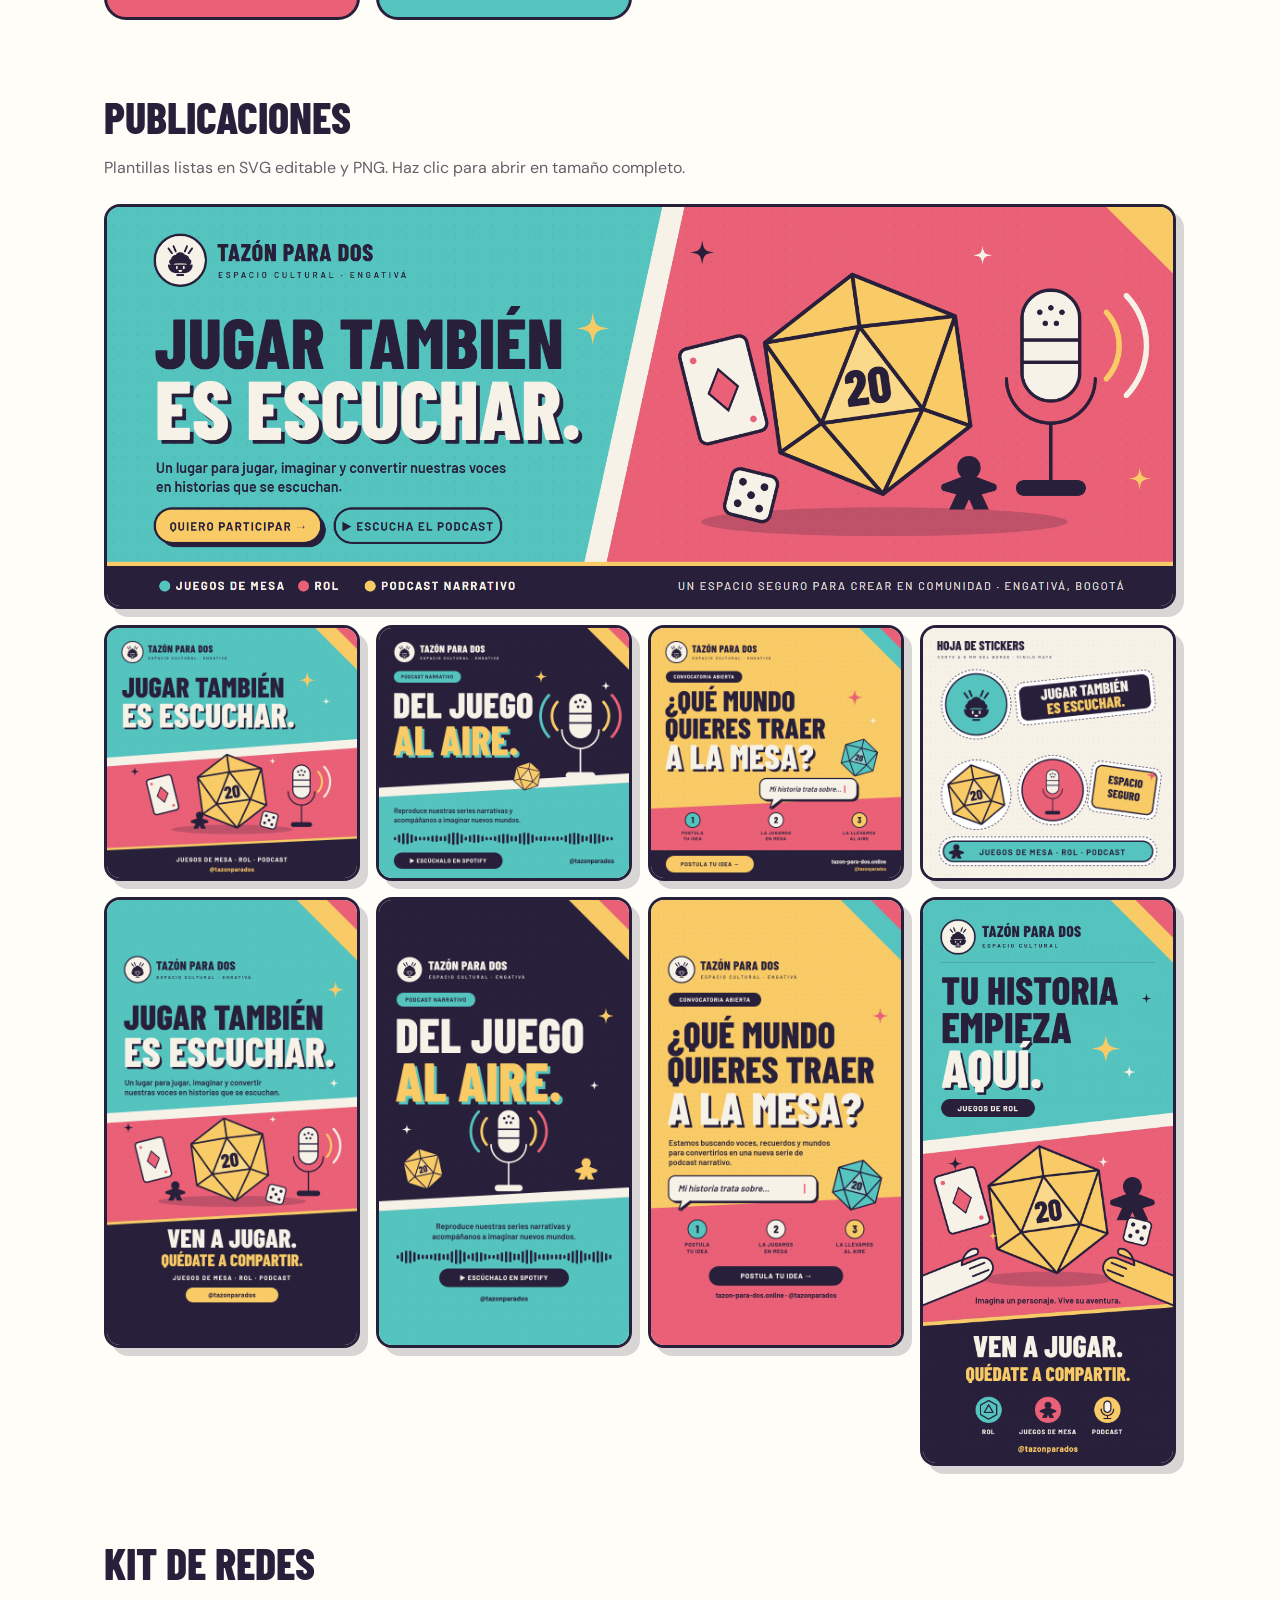
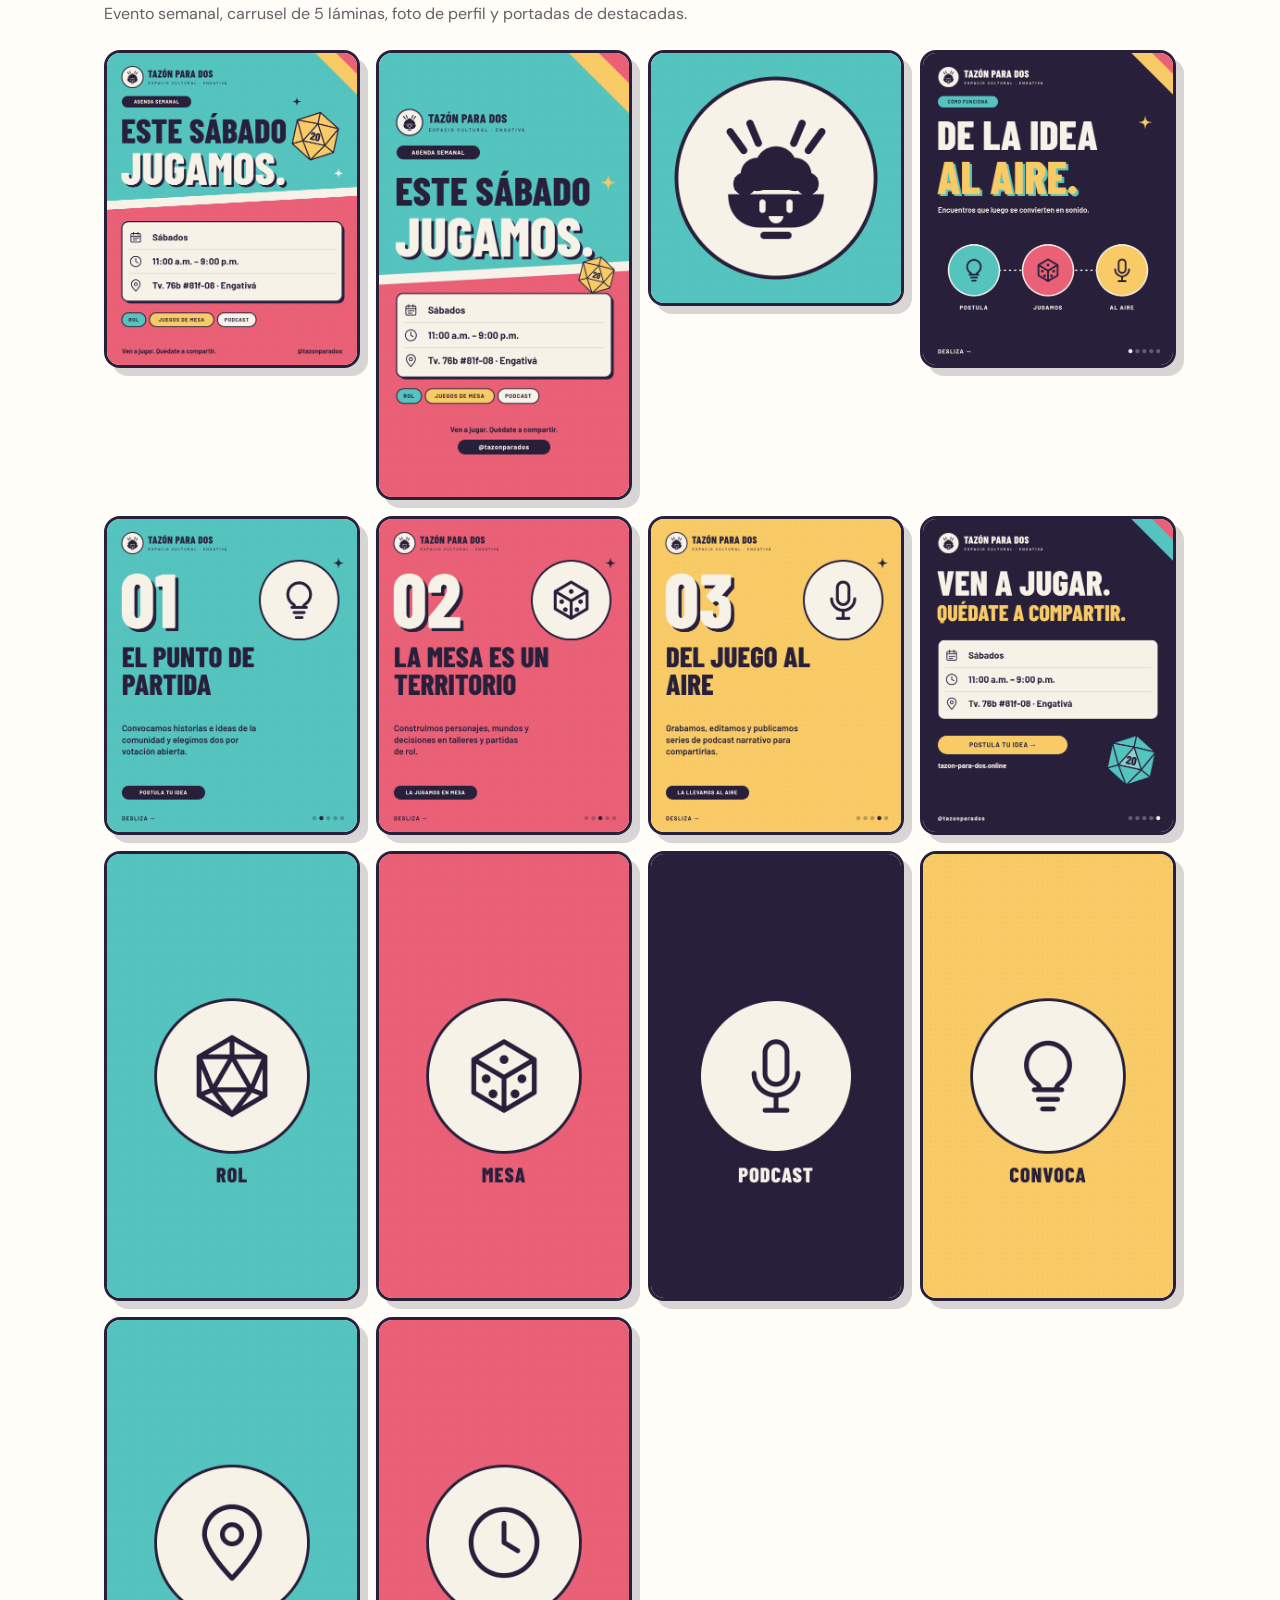
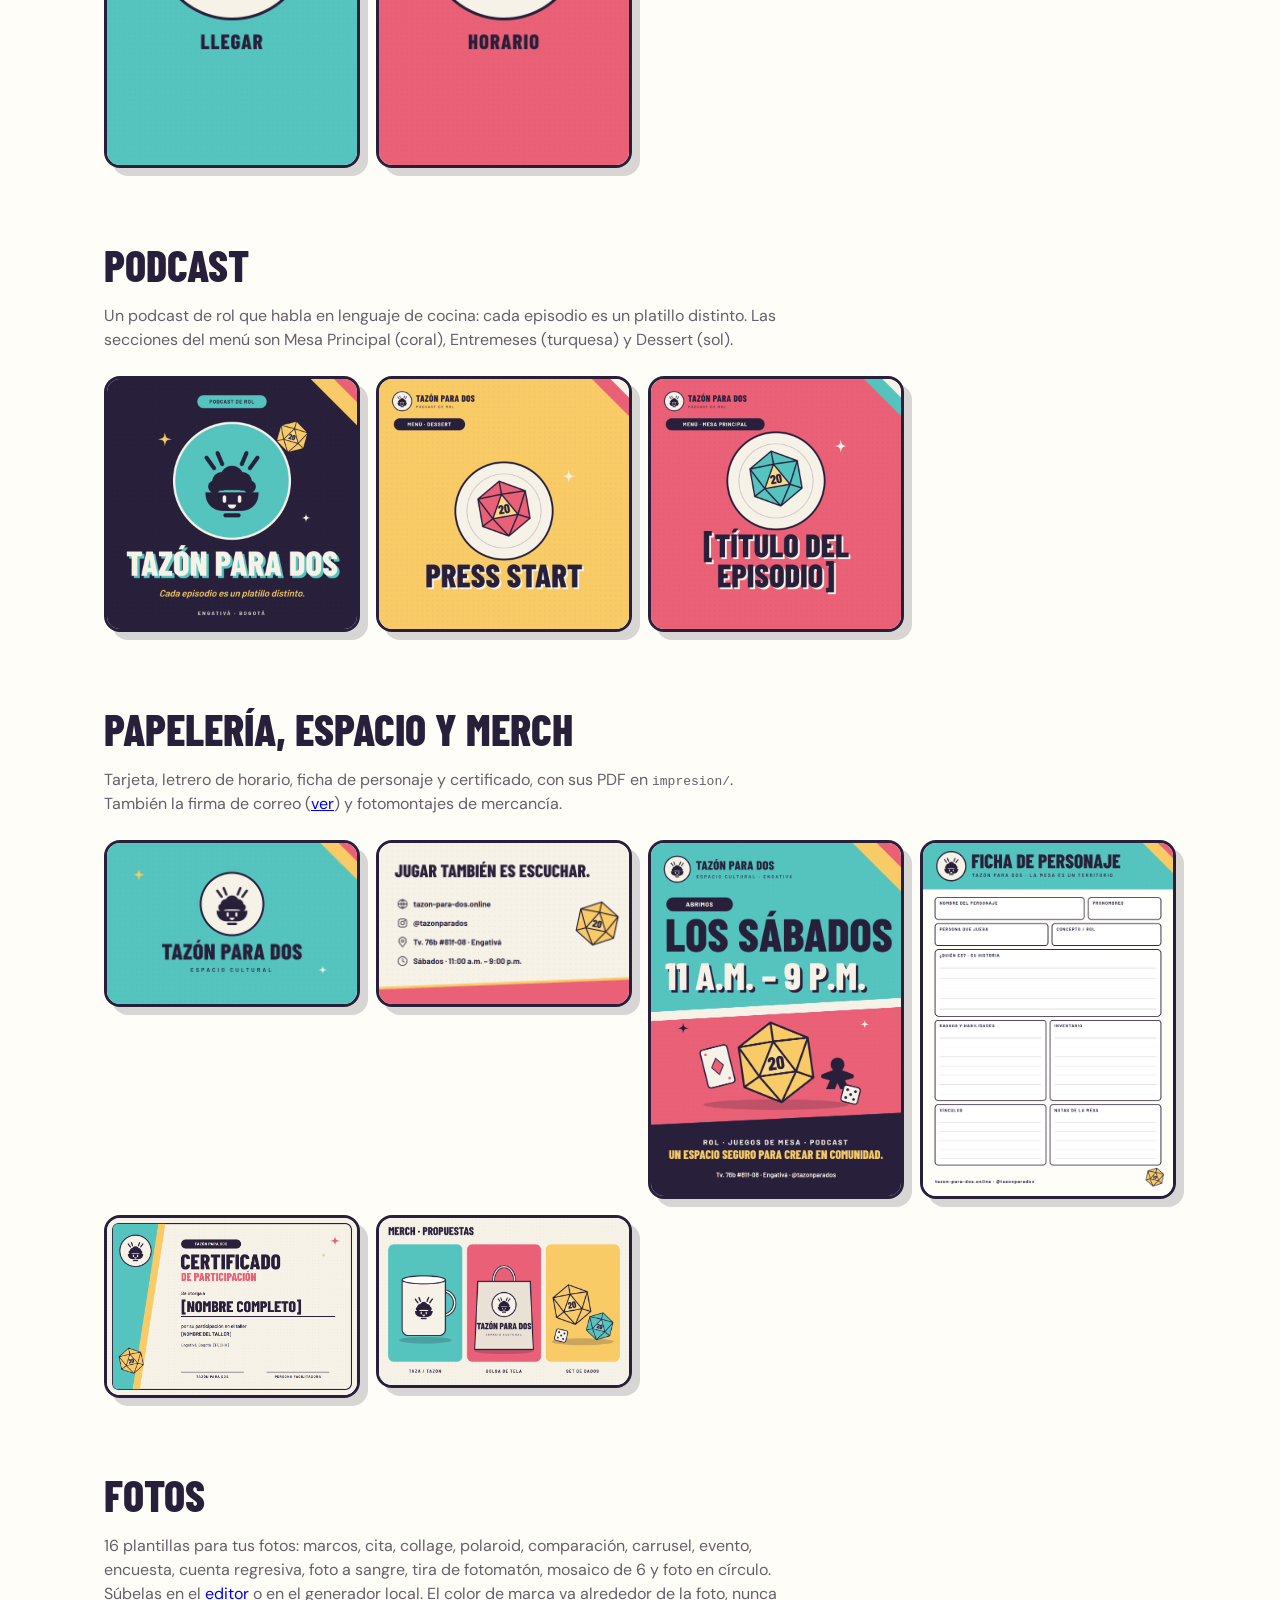
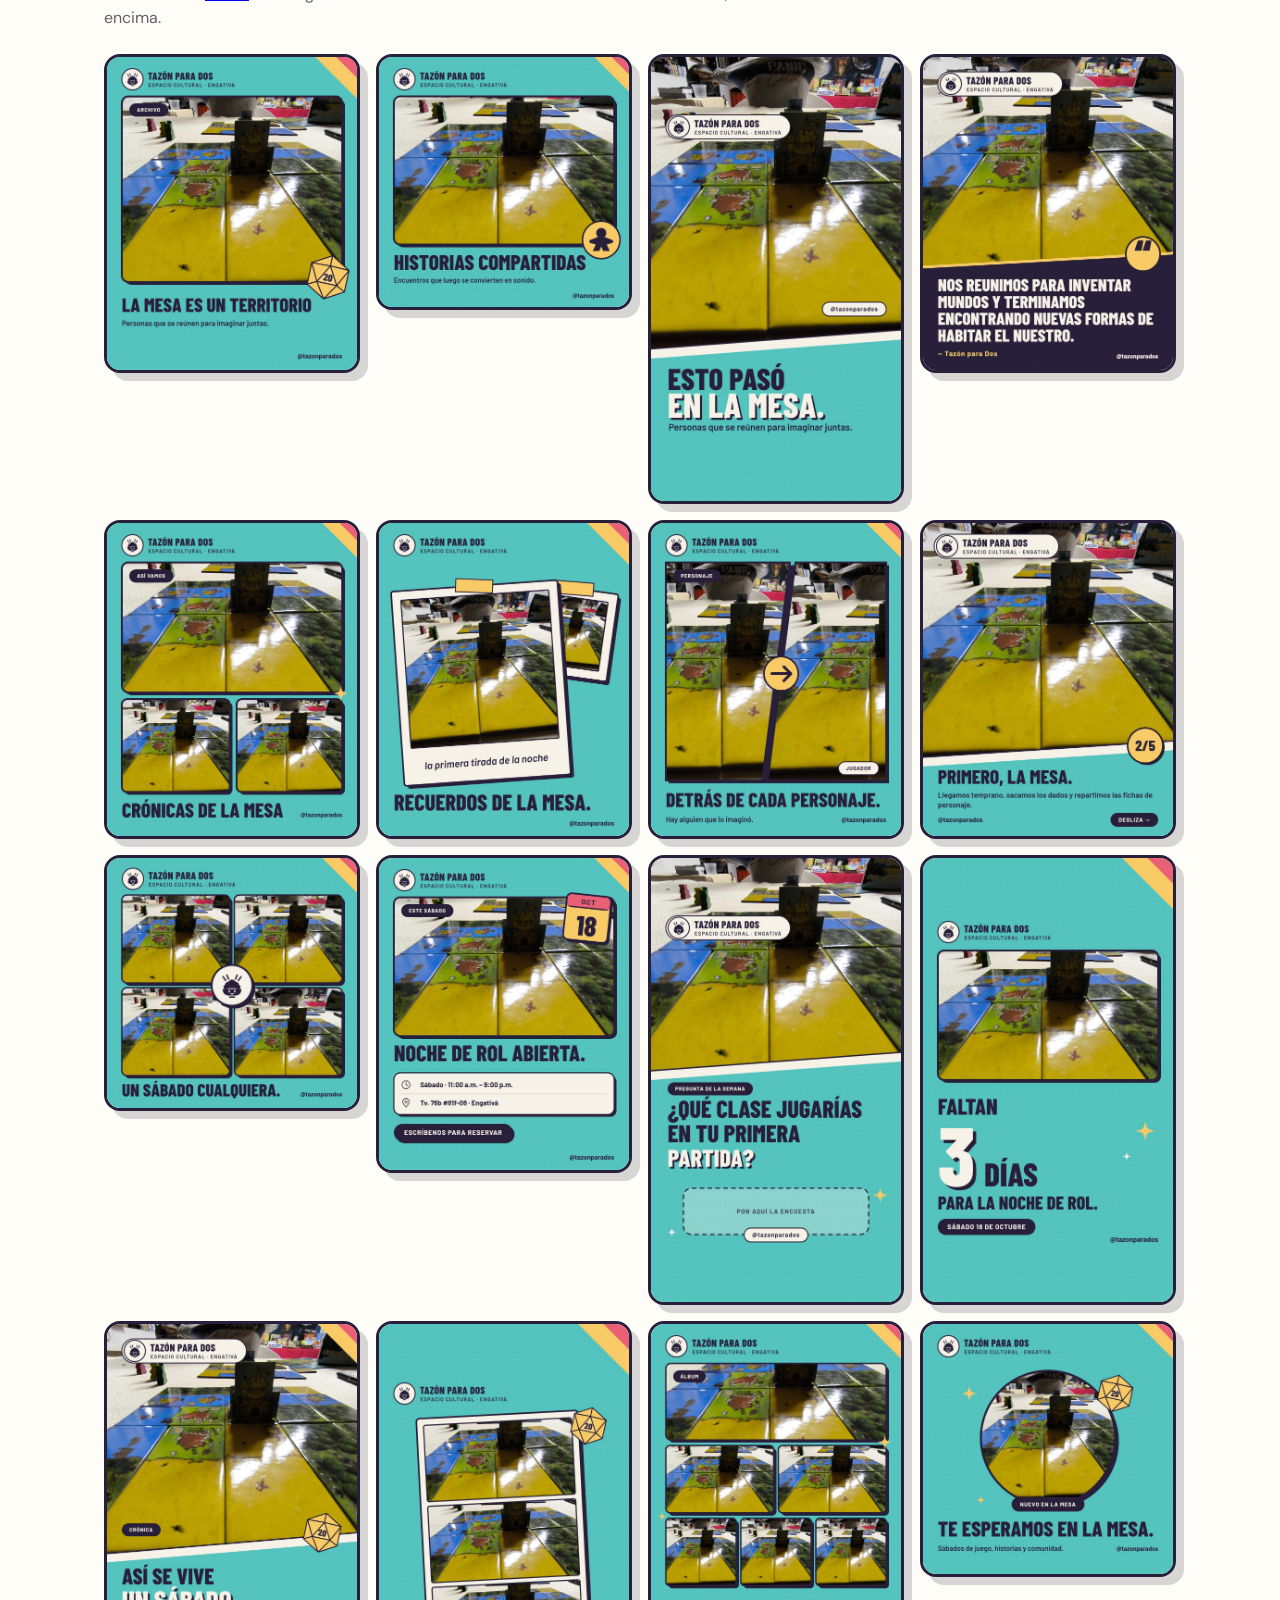
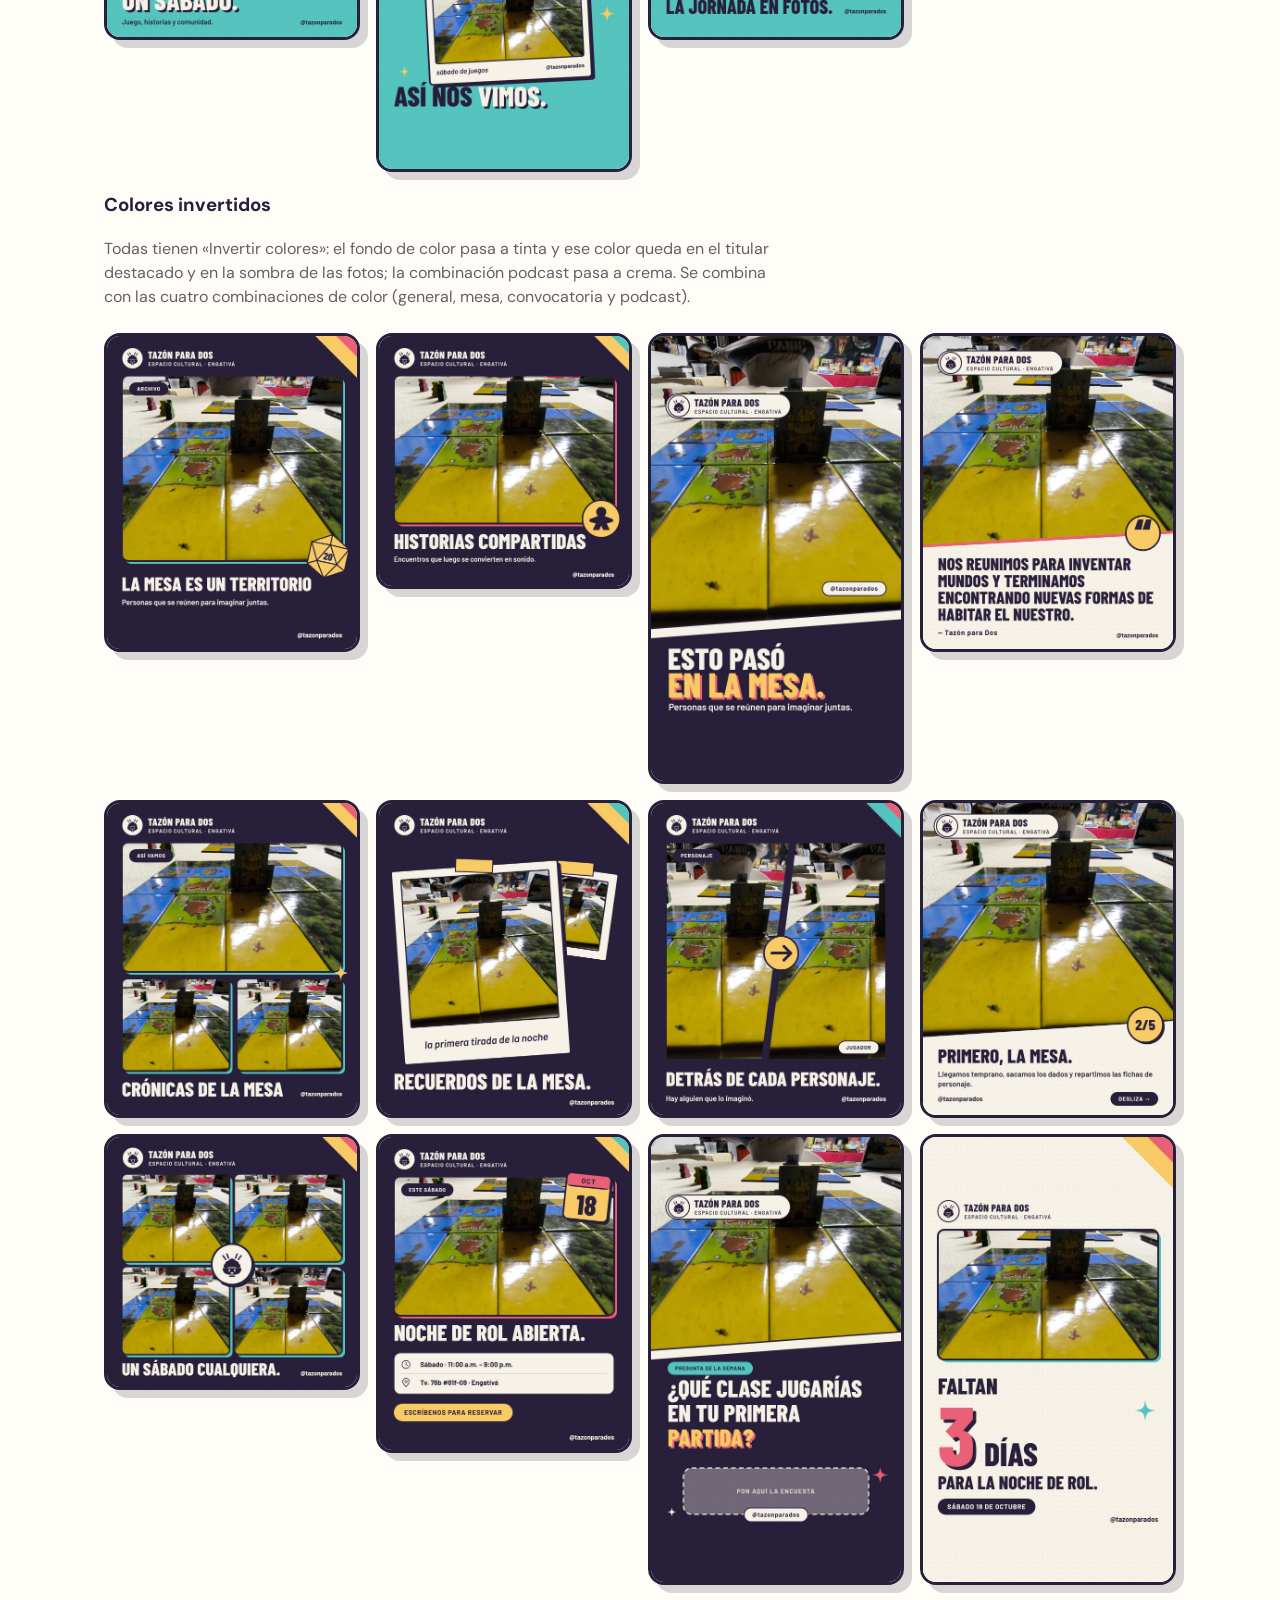
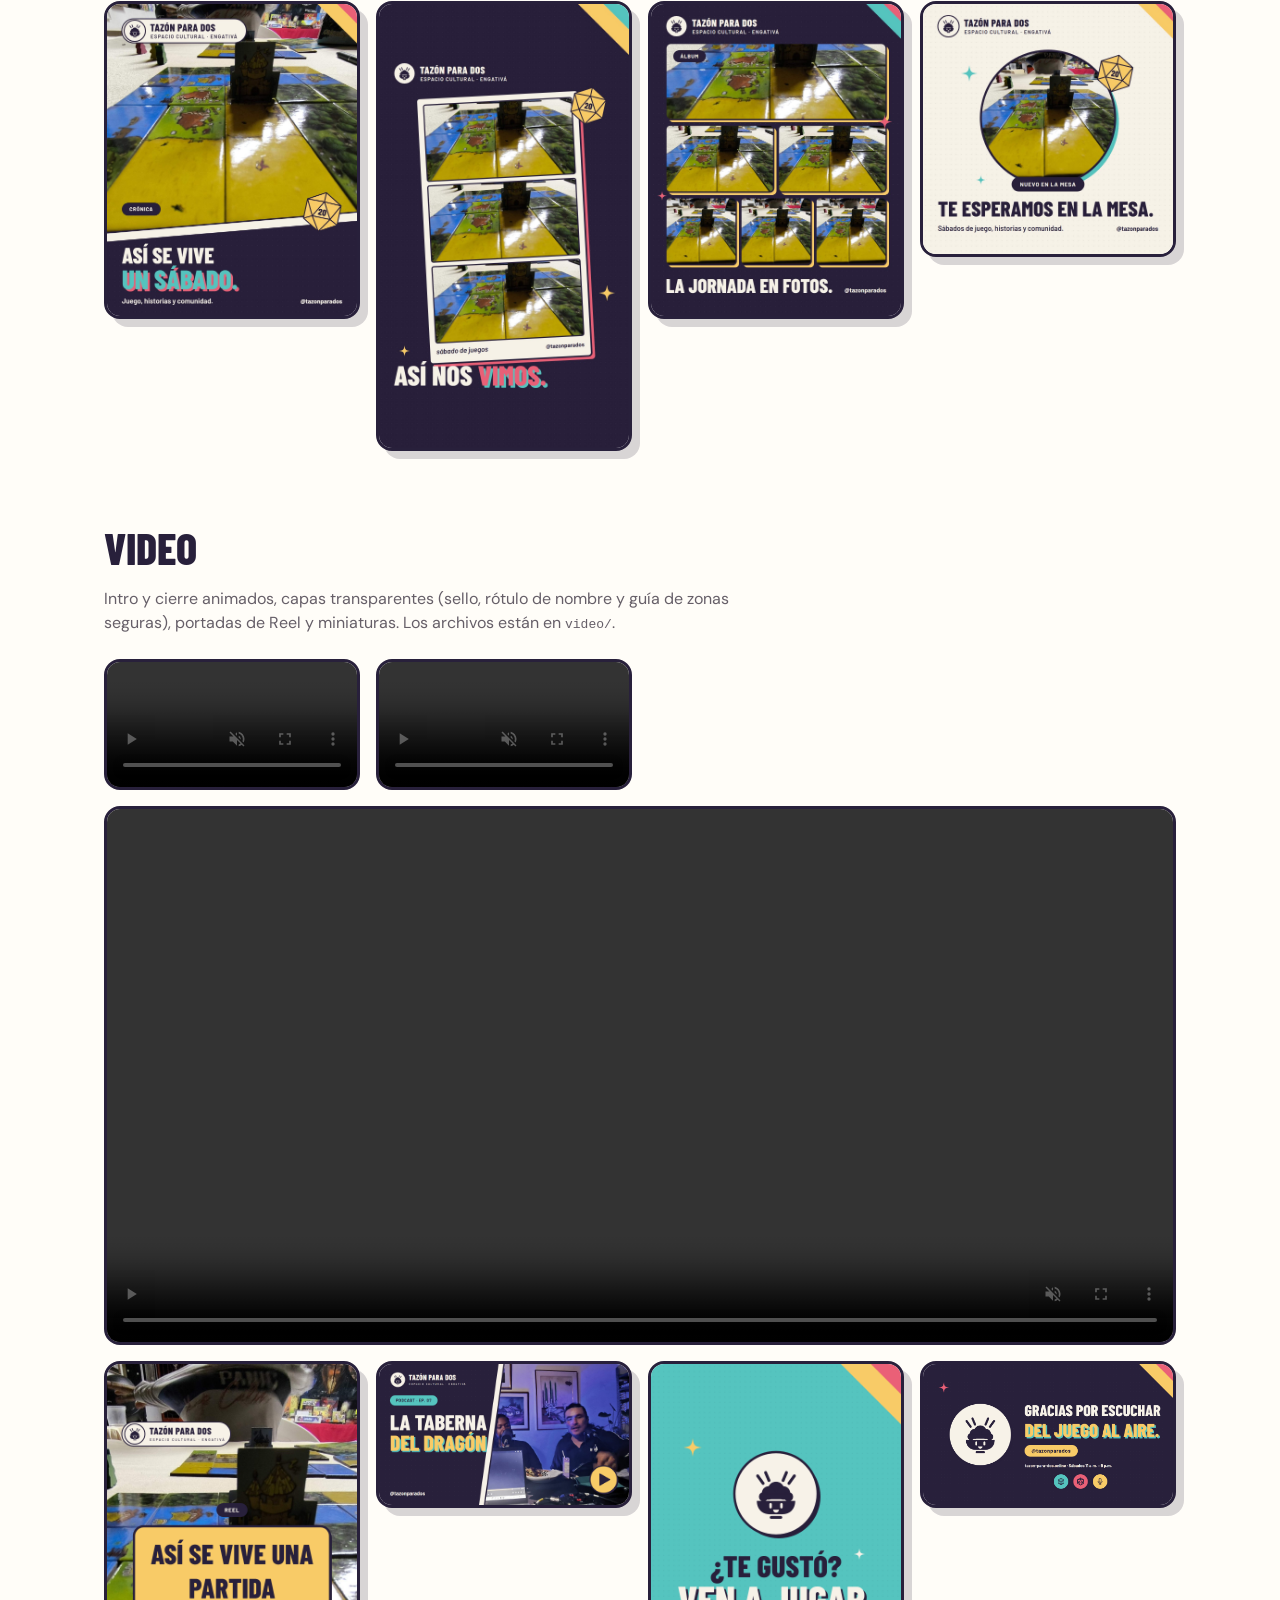
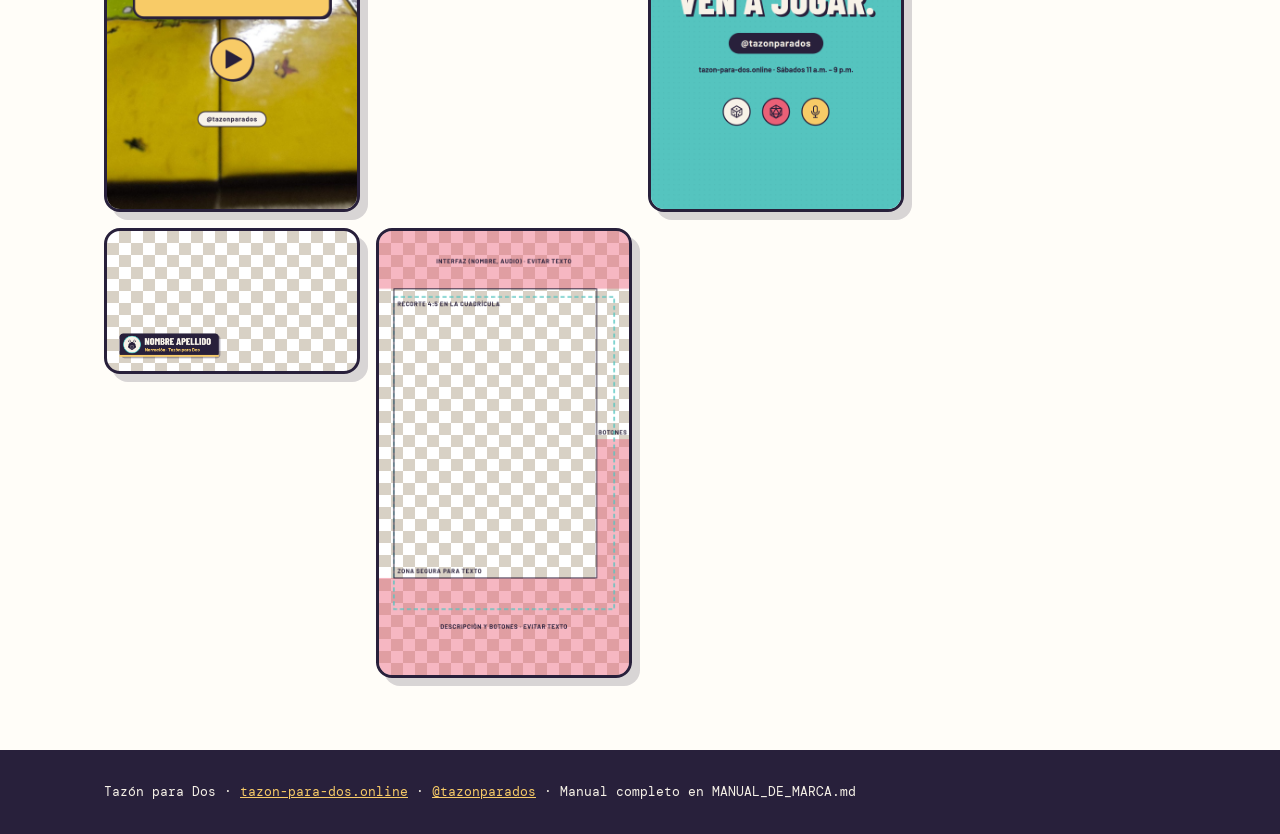
==== commit 59e41756: "Web: galería de las 16 plantillas de fotos y sus versiones invertidas La sección Fotos de index.html" ====
--- a/index.html
+++ b/index.html
@@ -198,13 +198,44 @@
   </section>
   <section>
     <h2>Fotos</h2>
-    <p class="lead">Marcos, foto con cita y collage. Sube tus fotos en el <a href="editor/#foto_post">editor</a>. El color de marca va alrededor de la foto, nunca encima.</p>
-    <div class="grid gallery">
-      <a href="plantillas/png/foto_post.png"><img src="plantillas/png/foto_post.png" alt="foto_post"></a>
-      <a href="plantillas/png/foto_cuadrado.png"><img src="plantillas/png/foto_cuadrado.png" alt="foto_cuadrado"></a>
-      <a href="plantillas/png/foto_historia.png"><img src="plantillas/png/foto_historia.png" alt="foto_historia"></a>
-      <a href="plantillas/png/foto_cita.png"><img src="plantillas/png/foto_cita.png" alt="foto_cita"></a>
-      <a href="plantillas/png/collage.png"><img src="plantillas/png/collage.png" alt="collage"></a>
+    <p class="lead">16 plantillas para tus fotos: marcos, cita, collage, polaroid, comparación, carrusel, evento, encuesta, cuenta regresiva, foto a sangre, tira de fotomatón, mosaico de 6 y foto en círculo. Súbelas en el <a href="editor/#foto_post">editor</a> o en el generador local. El color de marca va alrededor de la foto, nunca encima.</p>
+    <div class="grid gallery">
+      <a href="plantillas/fotos/foto_post.jpg"><img src="plantillas/fotos/foto_post.jpg" alt="foto_post" loading="lazy"></a>
+      <a href="plantillas/fotos/foto_cuadrado.jpg"><img src="plantillas/fotos/foto_cuadrado.jpg" alt="foto_cuadrado" loading="lazy"></a>
+      <a href="plantillas/fotos/foto_historia.jpg"><img src="plantillas/fotos/foto_historia.jpg" alt="foto_historia" loading="lazy"></a>
+      <a href="plantillas/fotos/foto_cita.jpg"><img src="plantillas/fotos/foto_cita.jpg" alt="foto_cita" loading="lazy"></a>
+      <a href="plantillas/fotos/collage.jpg"><img src="plantillas/fotos/collage.jpg" alt="collage" loading="lazy"></a>
+      <a href="plantillas/fotos/foto_polaroid.jpg"><img src="plantillas/fotos/foto_polaroid.jpg" alt="foto_polaroid" loading="lazy"></a>
+      <a href="plantillas/fotos/foto_comparada.jpg"><img src="plantillas/fotos/foto_comparada.jpg" alt="foto_comparada" loading="lazy"></a>
+      <a href="plantillas/fotos/foto_carrusel.jpg"><img src="plantillas/fotos/foto_carrusel.jpg" alt="foto_carrusel" loading="lazy"></a>
+      <a href="plantillas/fotos/collage_4.jpg"><img src="plantillas/fotos/collage_4.jpg" alt="collage_4" loading="lazy"></a>
+      <a href="plantillas/fotos/foto_evento.jpg"><img src="plantillas/fotos/foto_evento.jpg" alt="foto_evento" loading="lazy"></a>
+      <a href="plantillas/fotos/foto_pregunta.jpg"><img src="plantillas/fotos/foto_pregunta.jpg" alt="foto_pregunta" loading="lazy"></a>
+      <a href="plantillas/fotos/cuenta_regresiva.jpg"><img src="plantillas/fotos/cuenta_regresiva.jpg" alt="cuenta_regresiva" loading="lazy"></a>
+      <a href="plantillas/fotos/foto_completa.jpg"><img src="plantillas/fotos/foto_completa.jpg" alt="foto_completa" loading="lazy"></a>
+      <a href="plantillas/fotos/foto_tira.jpg"><img src="plantillas/fotos/foto_tira.jpg" alt="foto_tira" loading="lazy"></a>
+      <a href="plantillas/fotos/foto_mosaico.jpg"><img src="plantillas/fotos/foto_mosaico.jpg" alt="foto_mosaico" loading="lazy"></a>
+      <a href="plantillas/fotos/foto_circulo.jpg"><img src="plantillas/fotos/foto_circulo.jpg" alt="foto_circulo" loading="lazy"></a>
+    </div>
+    <h3>Colores invertidos</h3>
+    <p class="lead">Todas tienen «Invertir colores»: el fondo de color pasa a tinta y ese color queda en el titular destacado y en la sombra de las fotos; la combinación podcast pasa a crema. Se combina con las cuatro combinaciones de color (general, mesa, convocatoria y podcast).</p>
+    <div class="grid gallery">
+      <a href="plantillas/fotos/foto_post_invertida.jpg"><img src="plantillas/fotos/foto_post_invertida.jpg" alt="foto_post invertida" loading="lazy"></a>
+      <a href="plantillas/fotos/foto_cuadrado_invertida.jpg"><img src="plantillas/fotos/foto_cuadrado_invertida.jpg" alt="foto_cuadrado invertida" loading="lazy"></a>
+      <a href="plantillas/fotos/foto_historia_invertida.jpg"><img src="plantillas/fotos/foto_historia_invertida.jpg" alt="foto_historia invertida" loading="lazy"></a>
+      <a href="plantillas/fotos/foto_cita_invertida.jpg"><img src="plantillas/fotos/foto_cita_invertida.jpg" alt="foto_cita invertida" loading="lazy"></a>
+      <a href="plantillas/fotos/collage_invertida.jpg"><img src="plantillas/fotos/collage_invertida.jpg" alt="collage invertida" loading="lazy"></a>
+      <a href="plantillas/fotos/foto_polaroid_invertida.jpg"><img src="plantillas/fotos/foto_polaroid_invertida.jpg" alt="foto_polaroid invertida" loading="lazy"></a>
+      <a href="plantillas/fotos/foto_comparada_invertida.jpg"><img src="plantillas/fotos/foto_comparada_invertida.jpg" alt="foto_comparada invertida" loading="lazy"></a>
+      <a href="plantillas/fotos/foto_carrusel_invertida.jpg"><img src="plantillas/fotos/foto_carrusel_invertida.jpg" alt="foto_carrusel invertida" loading="lazy"></a>
+      <a href="plantillas/fotos/collage_4_invertida.jpg"><img src="plantillas/fotos/collage_4_invertida.jpg" alt="collage_4 invertida" loading="lazy"></a>
+      <a href="plantillas/fotos/foto_evento_invertida.jpg"><img src="plantillas/fotos/foto_evento_invertida.jpg" alt="foto_evento invertida" loading="lazy"></a>
+      <a href="plantillas/fotos/foto_pregunta_invertida.jpg"><img src="plantillas/fotos/foto_pregunta_invertida.jpg" alt="foto_pregunta invertida" loading="lazy"></a>
+      <a href="plantillas/fotos/cuenta_regresiva_invertida.jpg"><img src="plantillas/fotos/cuenta_regresiva_invertida.jpg" alt="cuenta_regresiva invertida" loading="lazy"></a>
+      <a href="plantillas/fotos/foto_completa_invertida.jpg"><img src="plantillas/fotos/foto_completa_invertida.jpg" alt="foto_completa invertida" loading="lazy"></a>
+      <a href="plantillas/fotos/foto_tira_invertida.jpg"><img src="plantillas/fotos/foto_tira_invertida.jpg" alt="foto_tira invertida" loading="lazy"></a>
+      <a href="plantillas/fotos/foto_mosaico_invertida.jpg"><img src="plantillas/fotos/foto_mosaico_invertida.jpg" alt="foto_mosaico invertida" loading="lazy"></a>
+      <a href="plantillas/fotos/foto_circulo_invertida.jpg"><img src="plantillas/fotos/foto_circulo_invertida.jpg" alt="foto_circulo invertida" loading="lazy"></a>
     </div>
   </section>
 
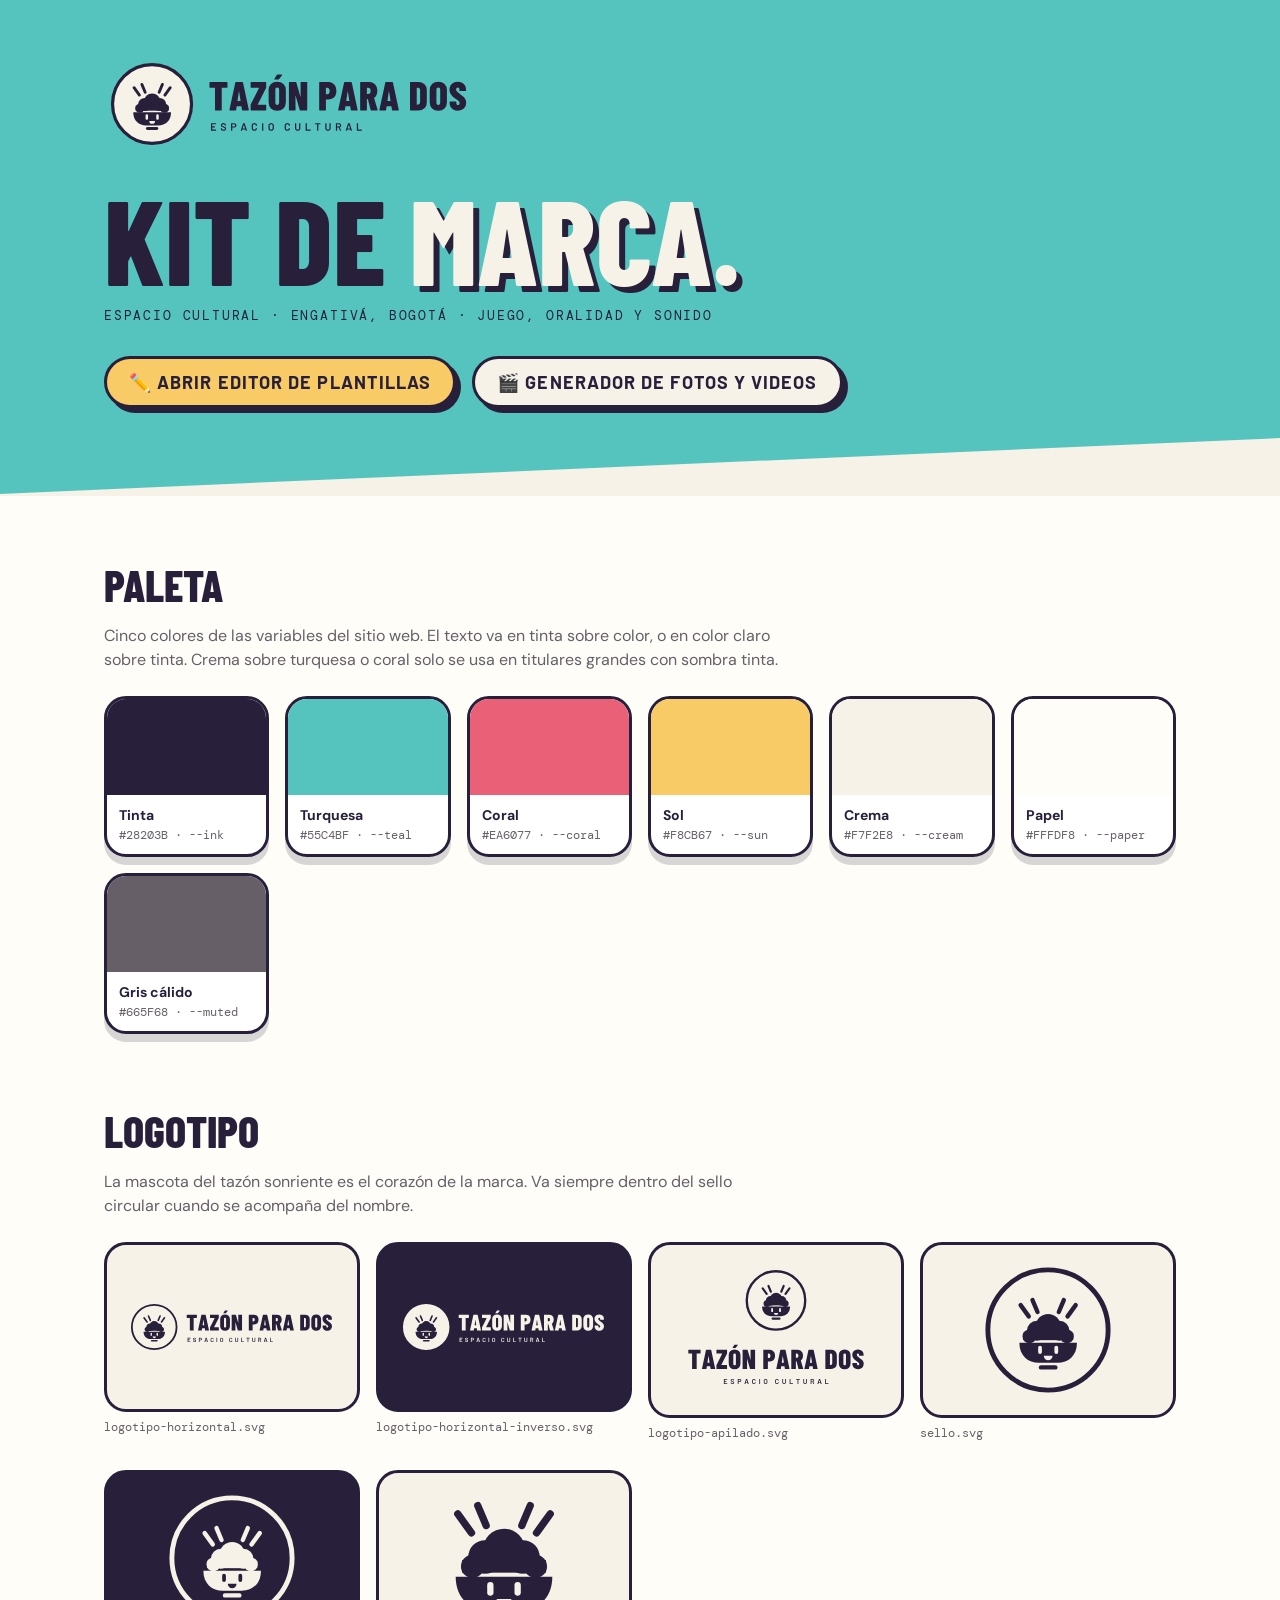
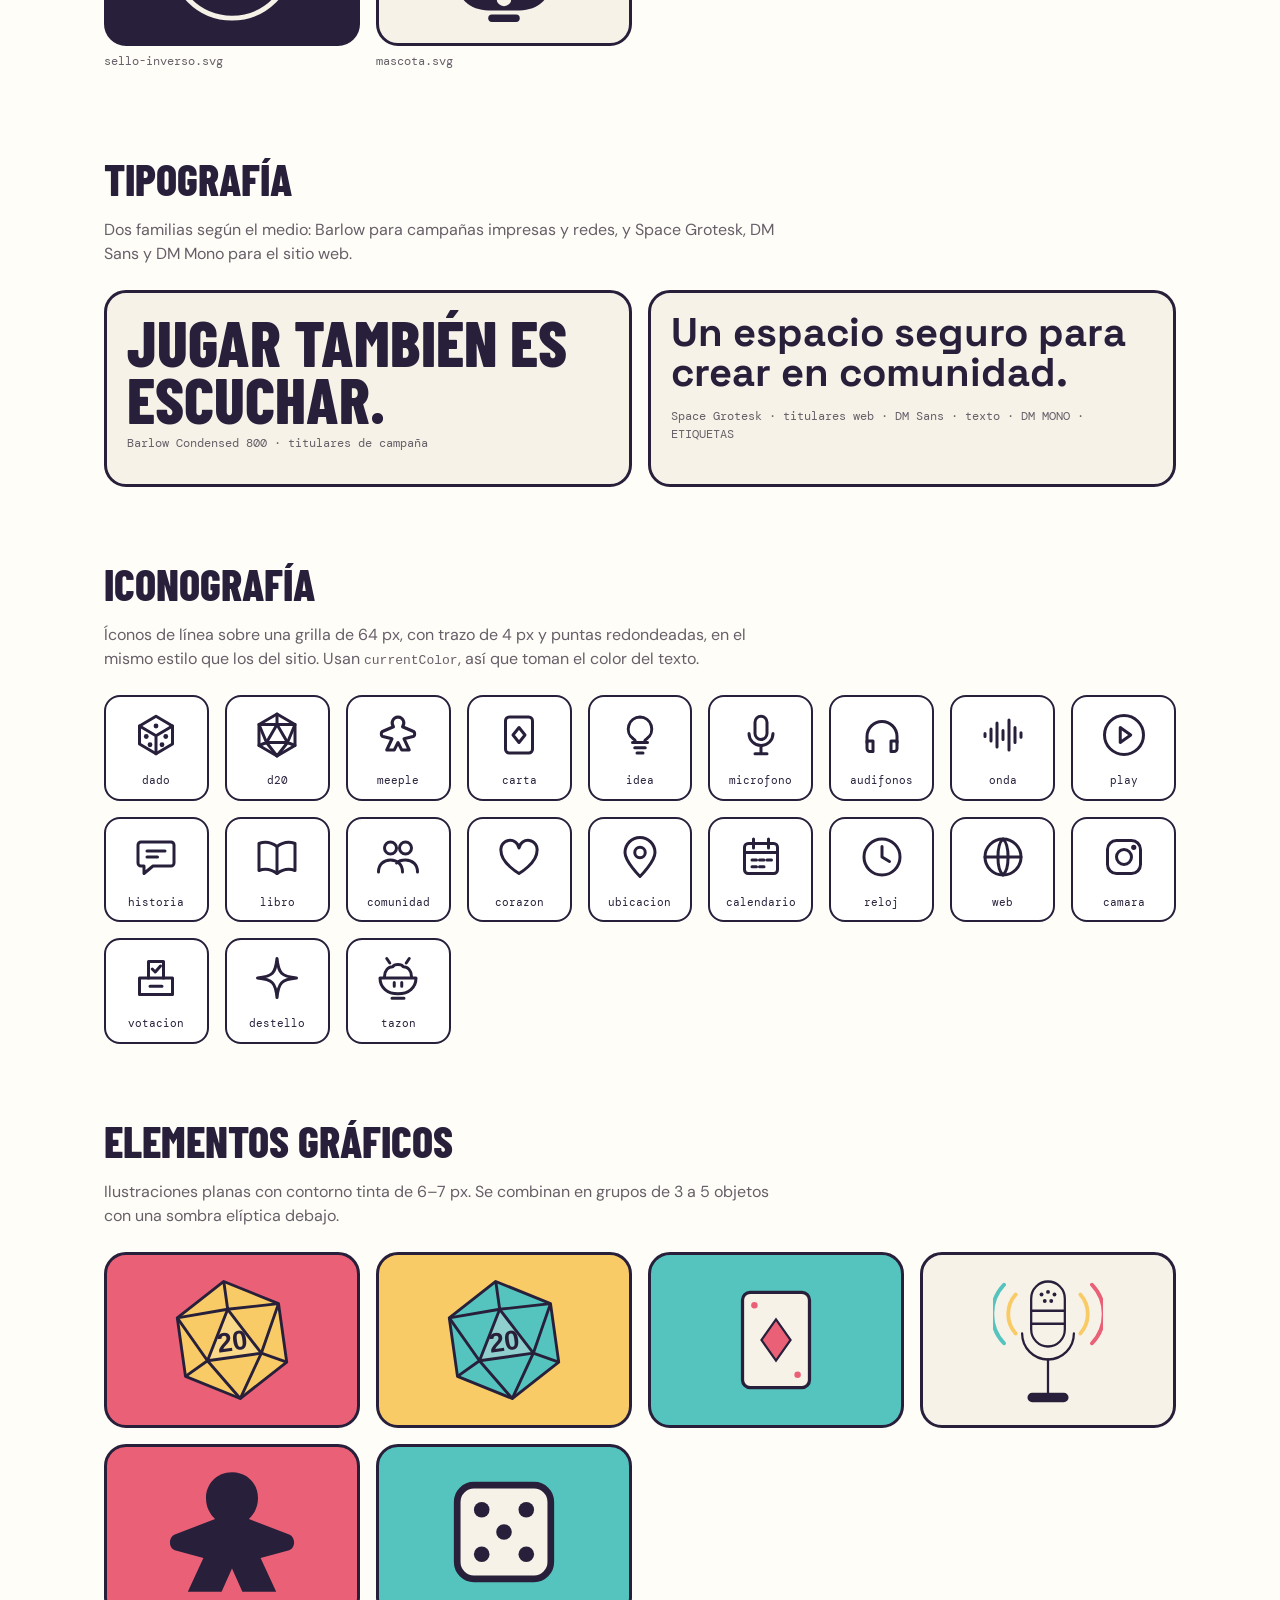
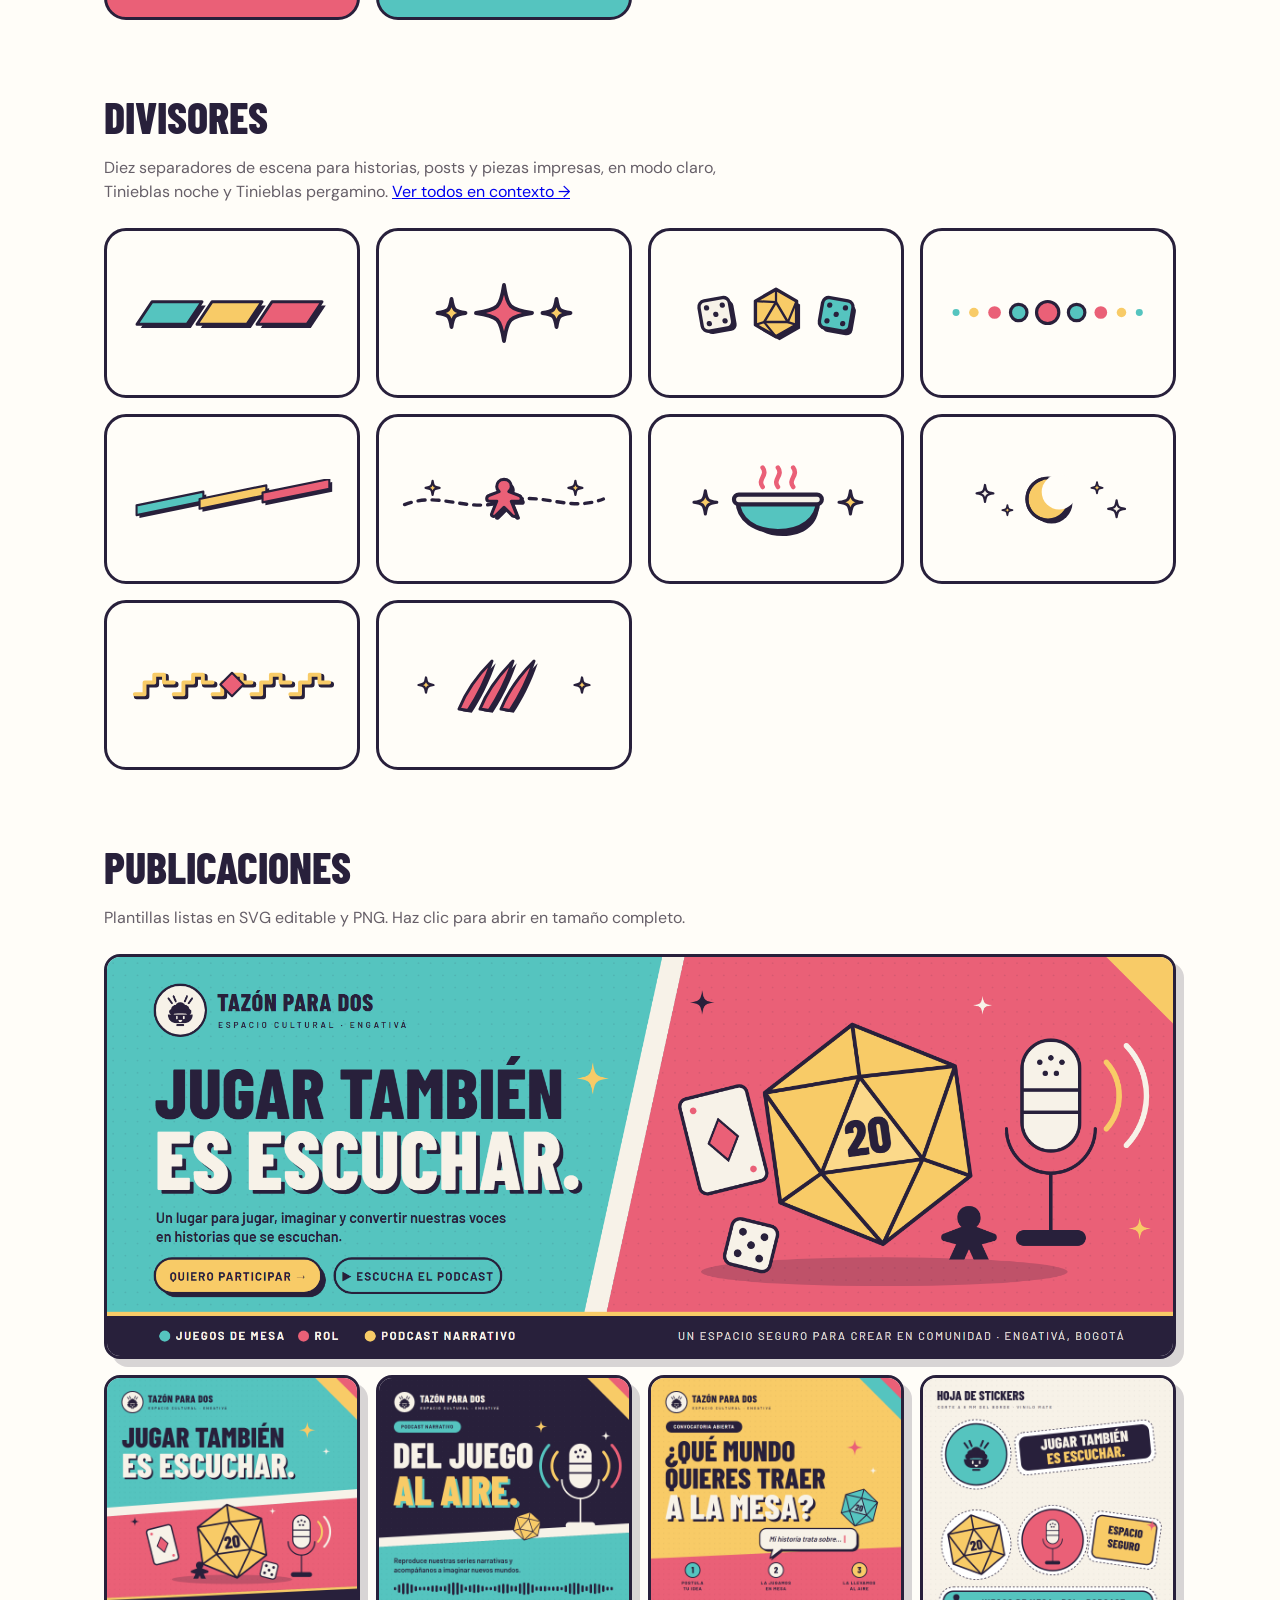
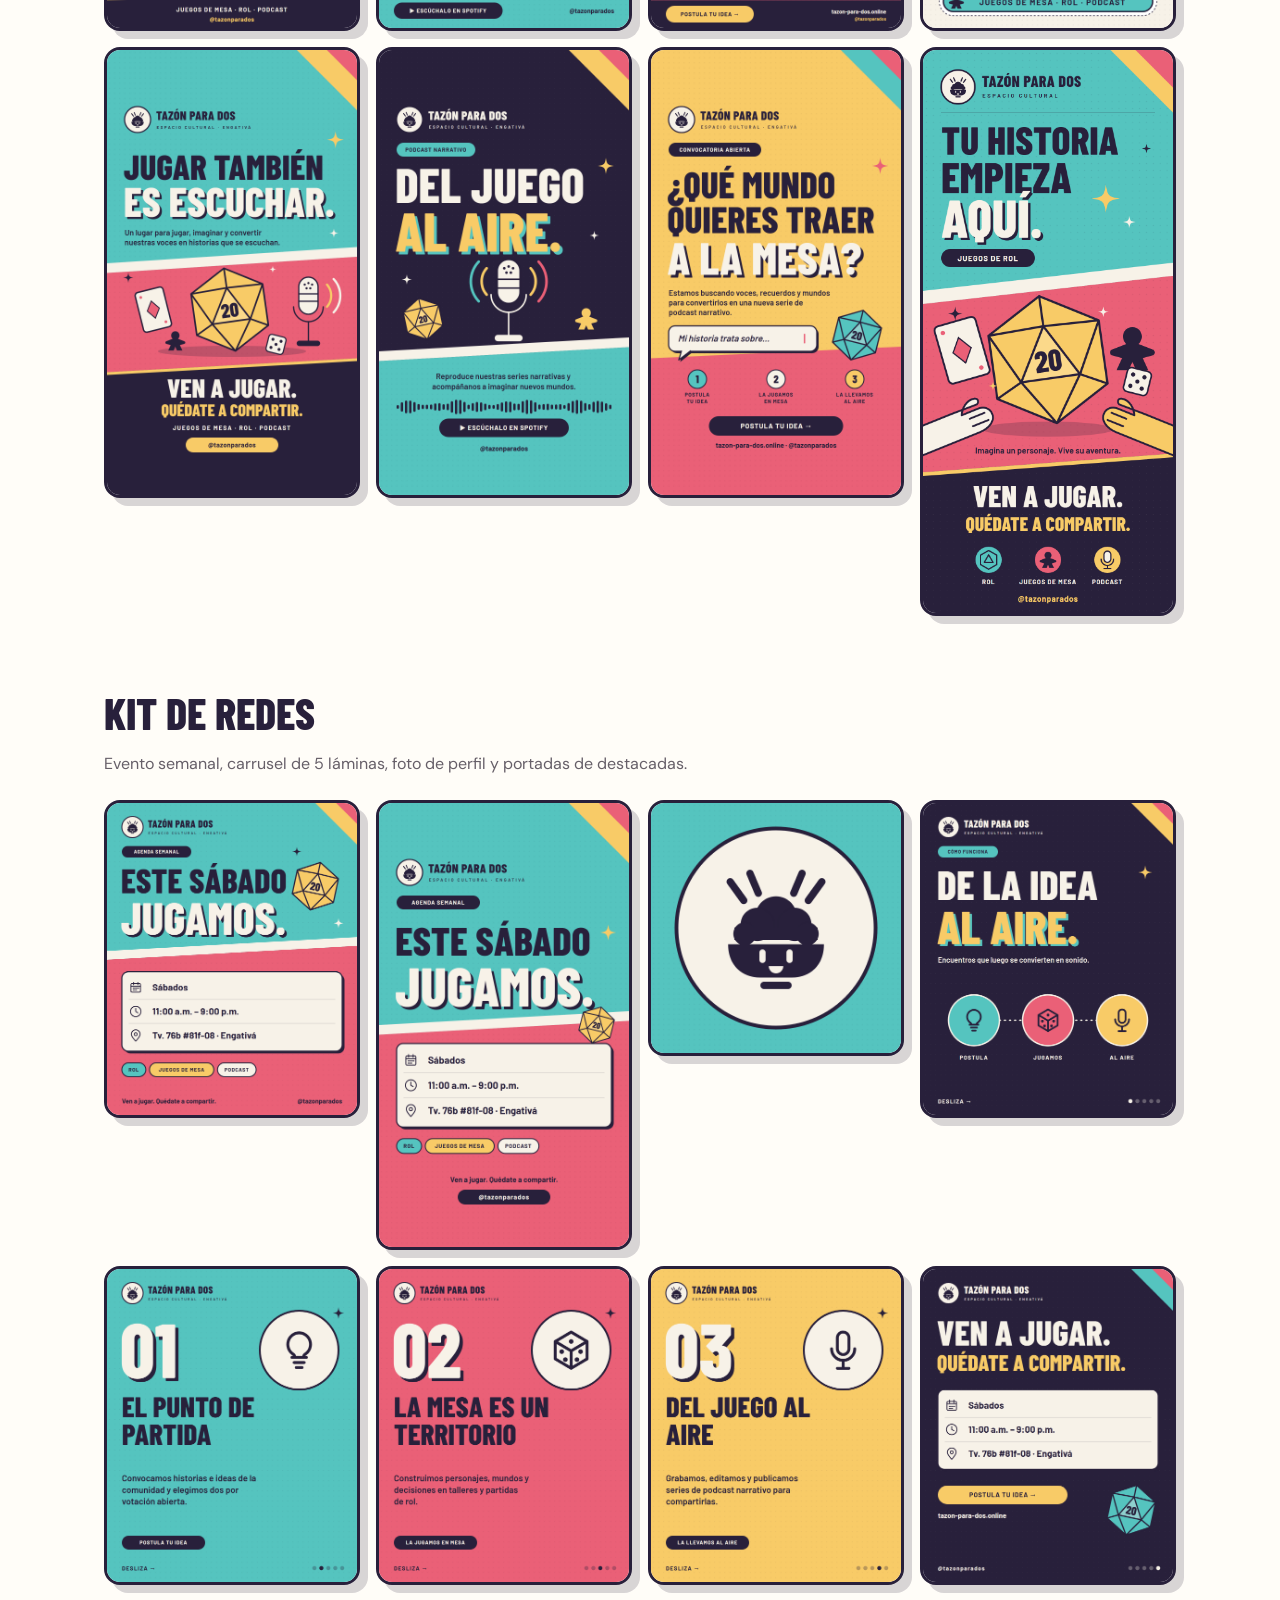
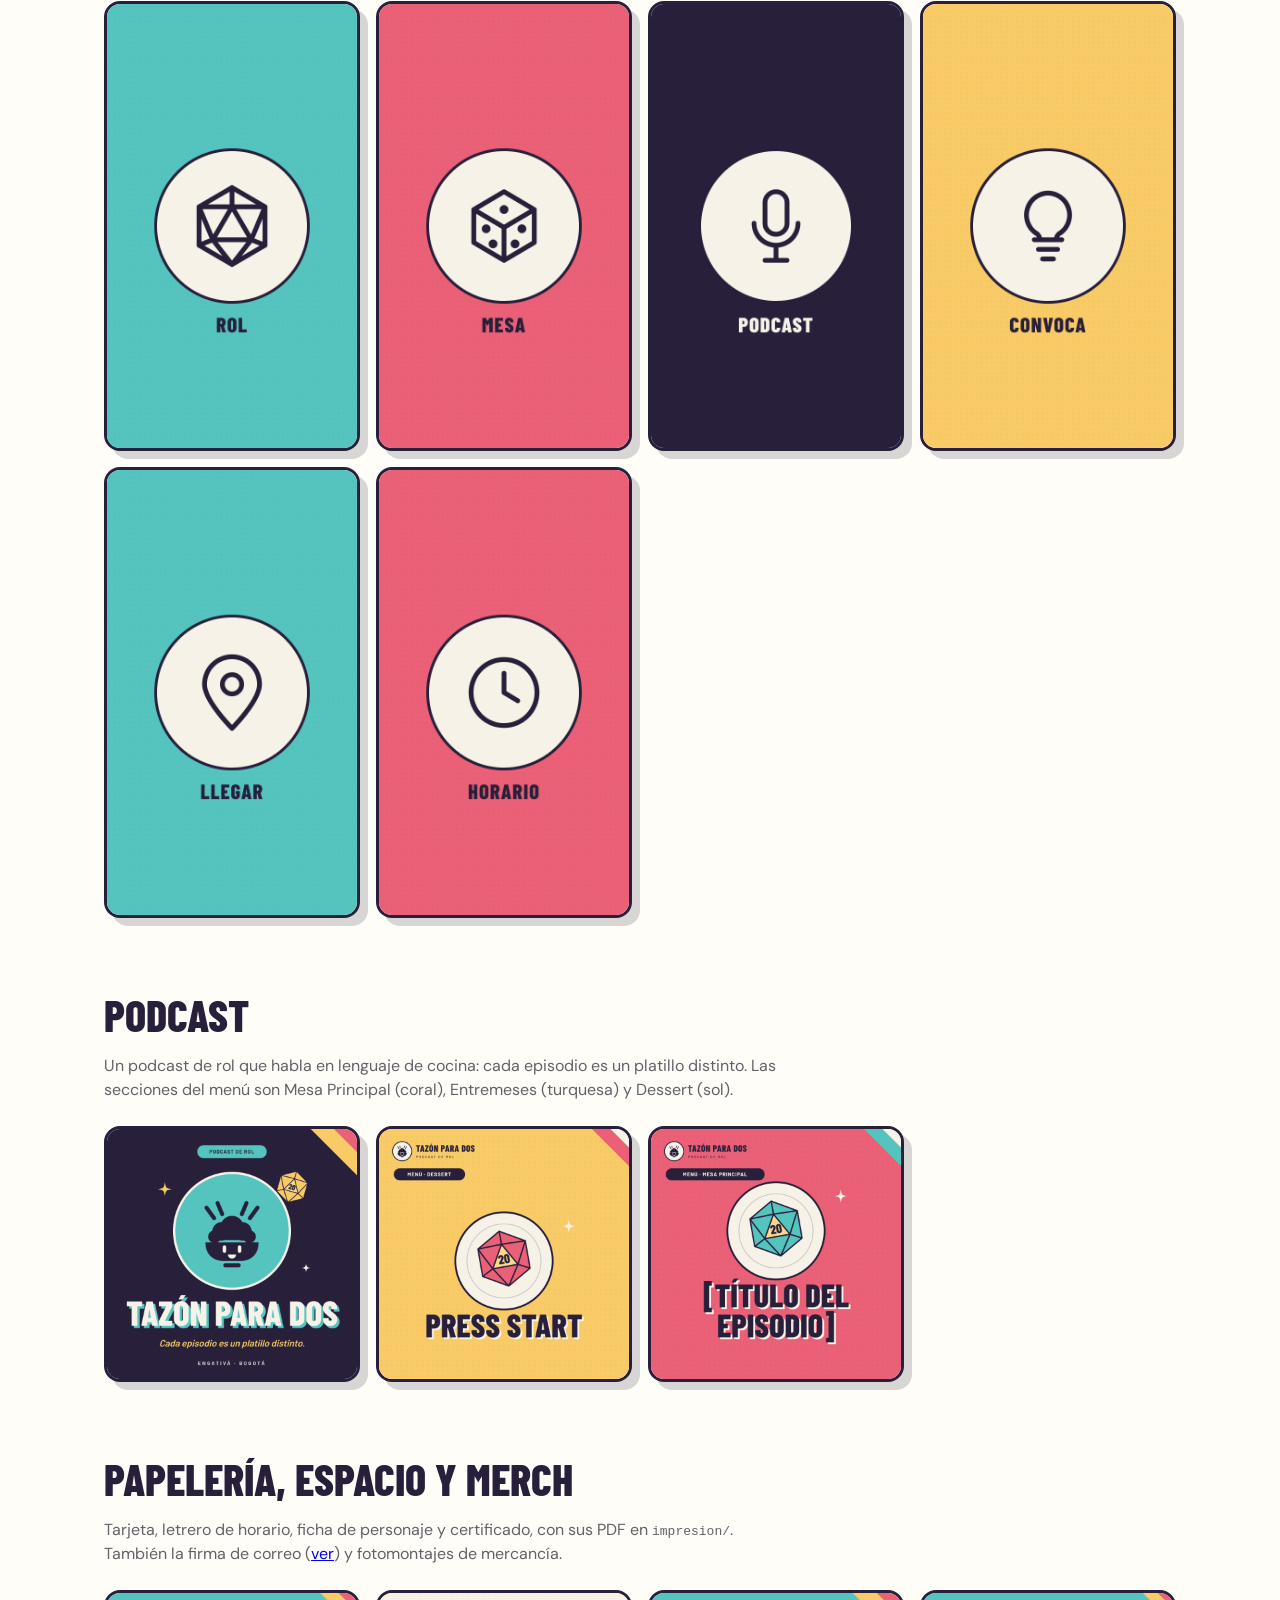
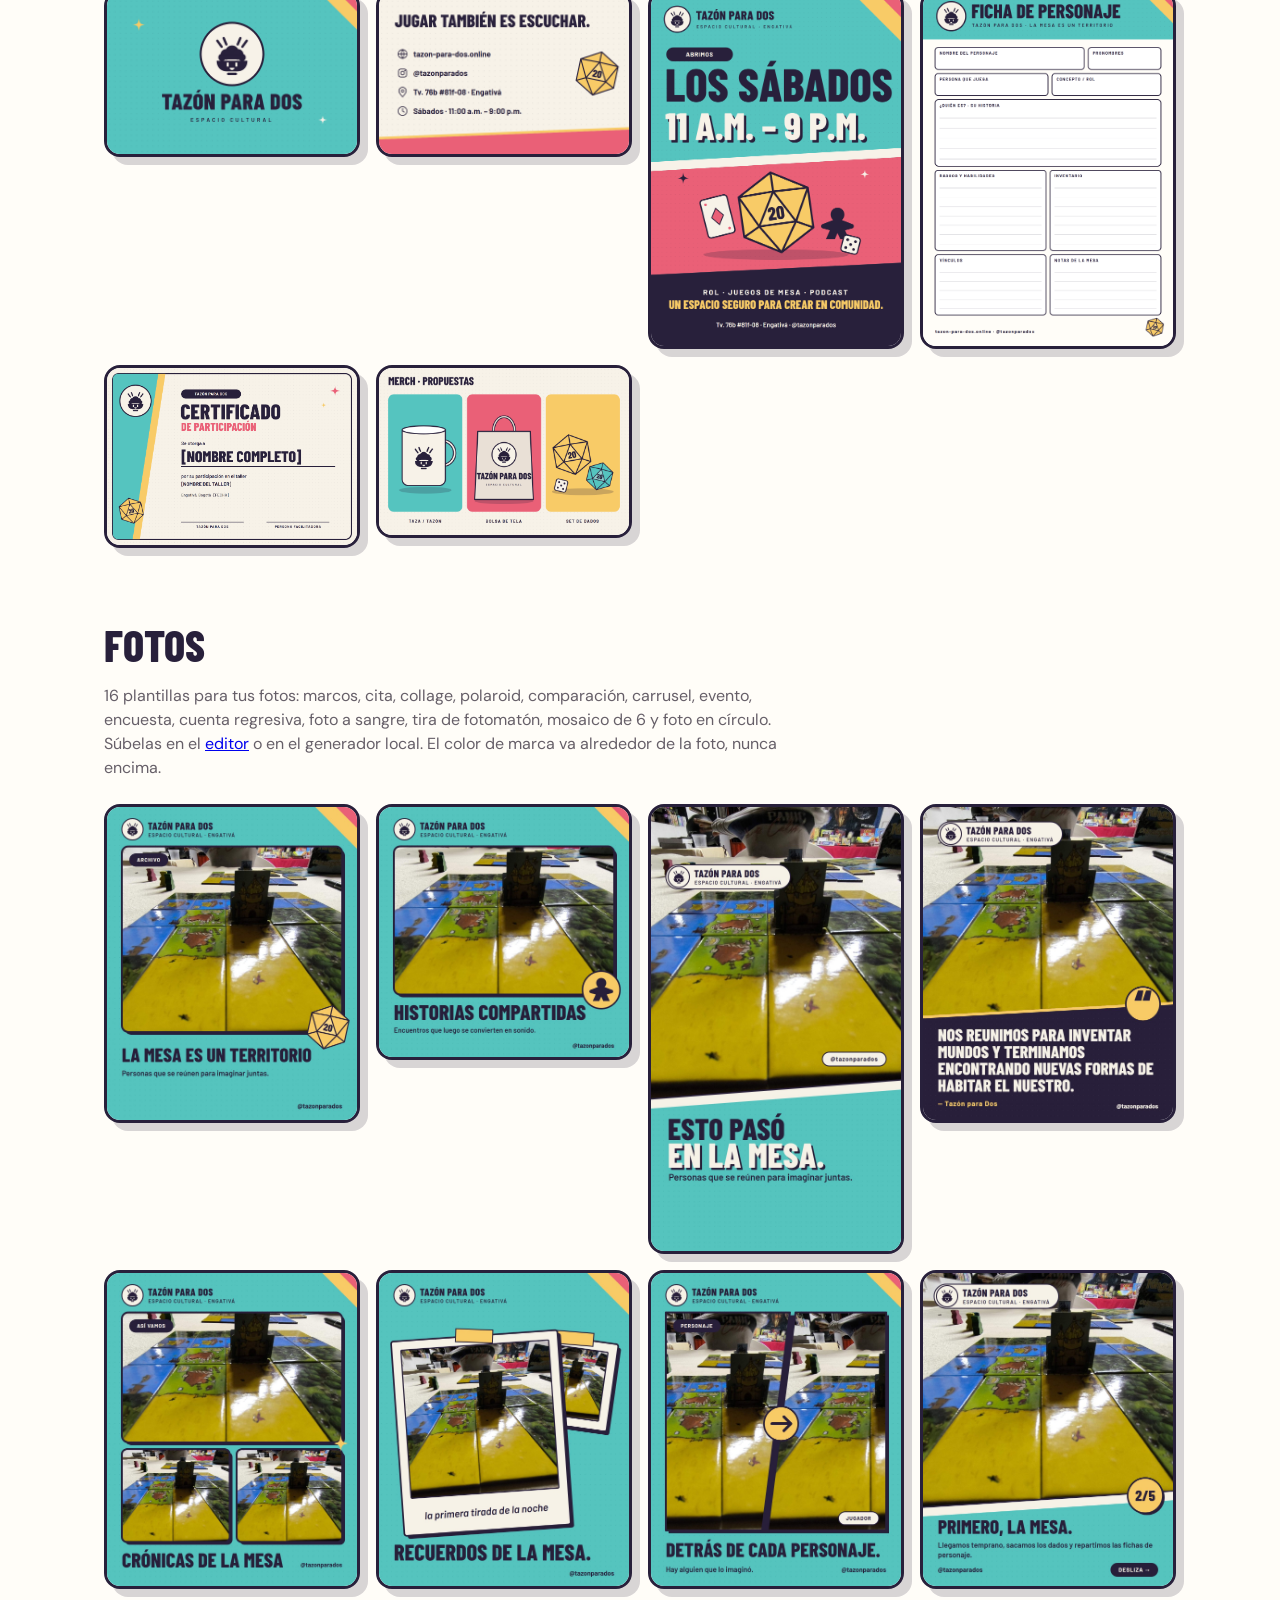
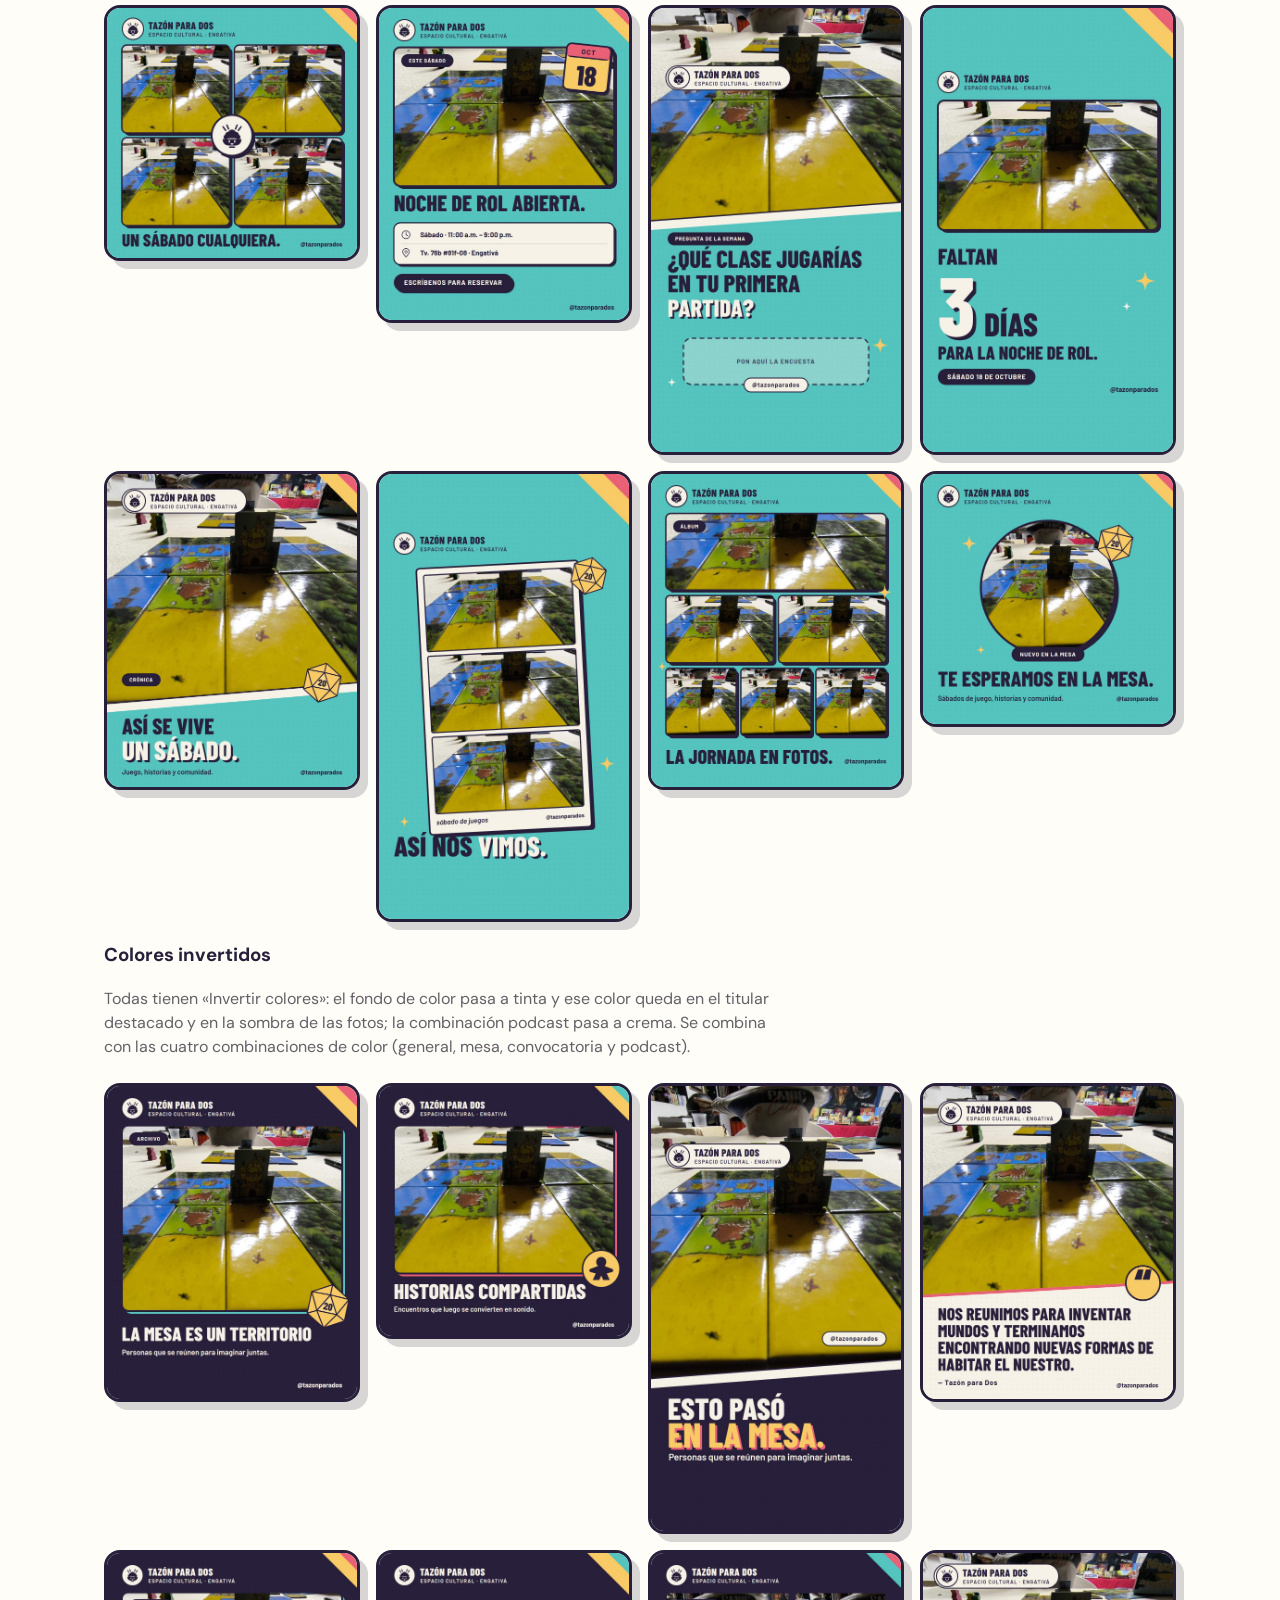
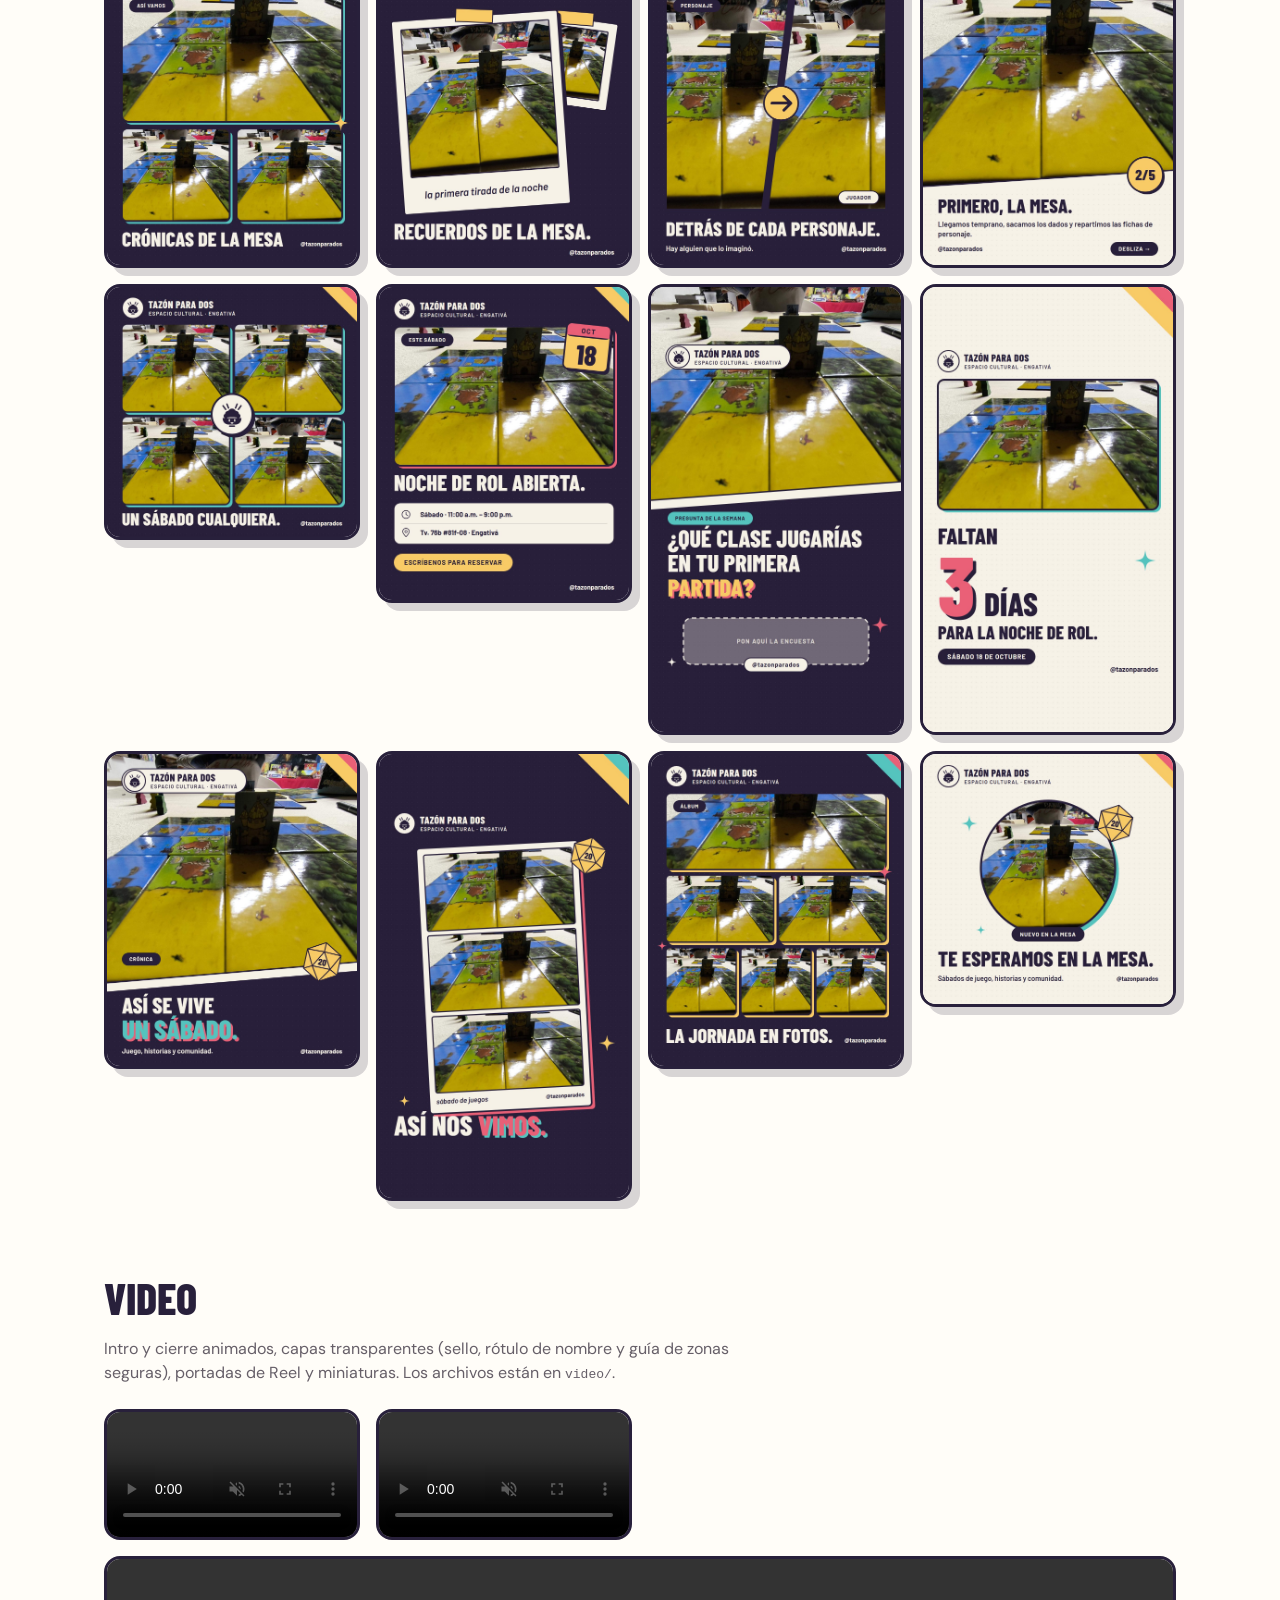
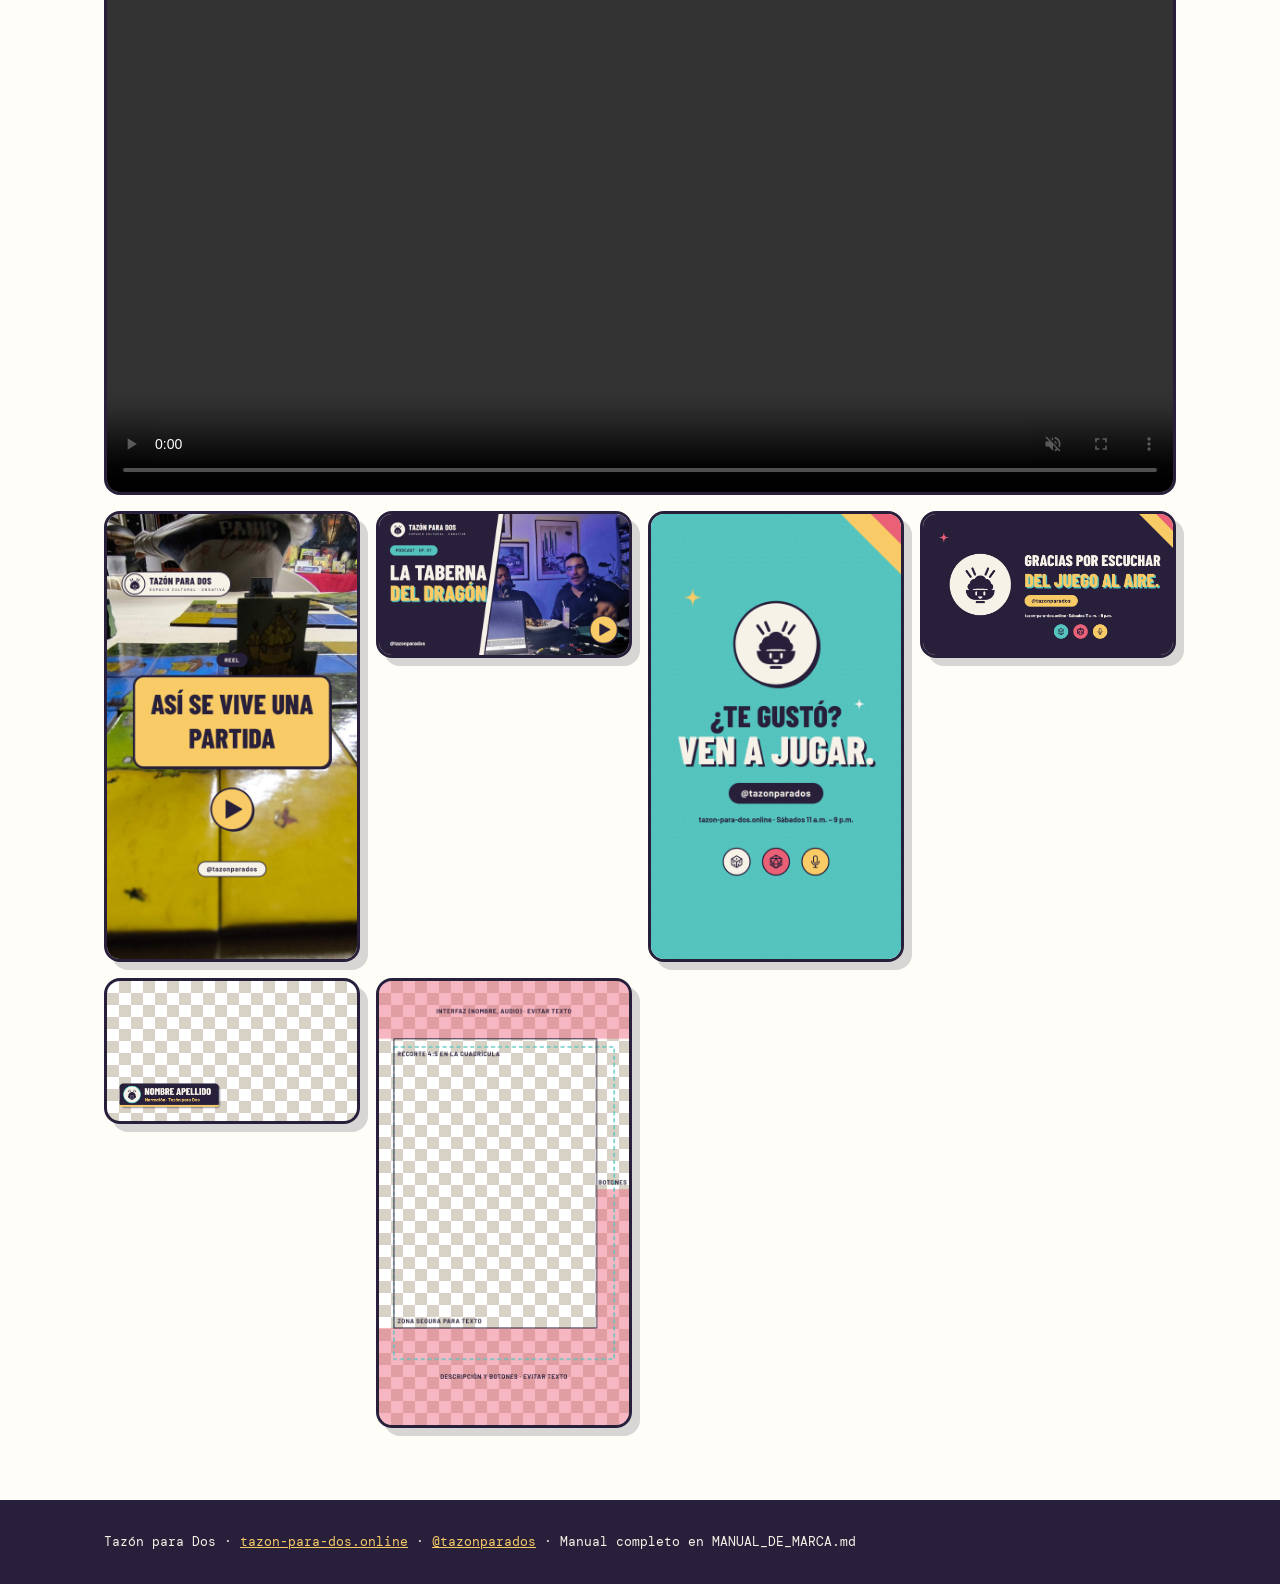
==== commit 9e95b56d: "Divisores: diez propuestas en modo claro, noche y pergamino Co-Authored-By: Claude Opus 5.5 <noreply" ====
--- a/index.html
+++ b/index.html
@@ -139,6 +139,23 @@
     </div>
   </section>
 
+  <section id="divisores">
+    <h2>Divisores</h2>
+    <p class="lead">Diez separadores de escena para historias, posts y piezas impresas, en modo claro, Tinieblas noche y Tinieblas pergamino. <a href="divisores.html">Ver todos en contexto →</a></p>
+    <div class="grid logos">
+      <div class="tile" style="background:var(--paper)"><img src="assets/divisores/claro/cinta.svg" alt="Divisor cinta" style="width:100%;height:auto"></div>
+      <div class="tile" style="background:var(--paper)"><img src="assets/divisores/claro/destellos.svg" alt="Divisor destellos" style="width:100%;height:auto"></div>
+      <div class="tile" style="background:var(--paper)"><img src="assets/divisores/claro/dados.svg" alt="Divisor dados" style="width:100%;height:auto"></div>
+      <div class="tile" style="background:var(--paper)"><img src="assets/divisores/claro/puntos.svg" alt="Divisor puntos" style="width:100%;height:auto"></div>
+      <div class="tile" style="background:var(--paper)"><img src="assets/divisores/claro/escalon.svg" alt="Divisor escalon" style="width:100%;height:auto"></div>
+      <div class="tile" style="background:var(--paper)"><img src="assets/divisores/claro/camino.svg" alt="Divisor camino" style="width:100%;height:auto"></div>
+      <div class="tile" style="background:var(--paper)"><img src="assets/divisores/claro/tazon.svg" alt="Divisor tazon" style="width:100%;height:auto"></div>
+      <div class="tile" style="background:var(--paper)"><img src="assets/divisores/claro/luna.svg" alt="Divisor luna" style="width:100%;height:auto"></div>
+      <div class="tile" style="background:var(--paper)"><img src="assets/divisores/claro/greca.svg" alt="Divisor greca" style="width:100%;height:auto"></div>
+      <div class="tile" style="background:var(--paper)"><img src="assets/divisores/claro/zarpazo.svg" alt="Divisor zarpazo" style="width:100%;height:auto"></div>
+    </div>
+  </section>
+
   <section>
     <h2>Publicaciones</h2>
     <p class="lead">Plantillas listas en SVG editable y PNG. Haz clic para abrir en tamaño completo.</p>
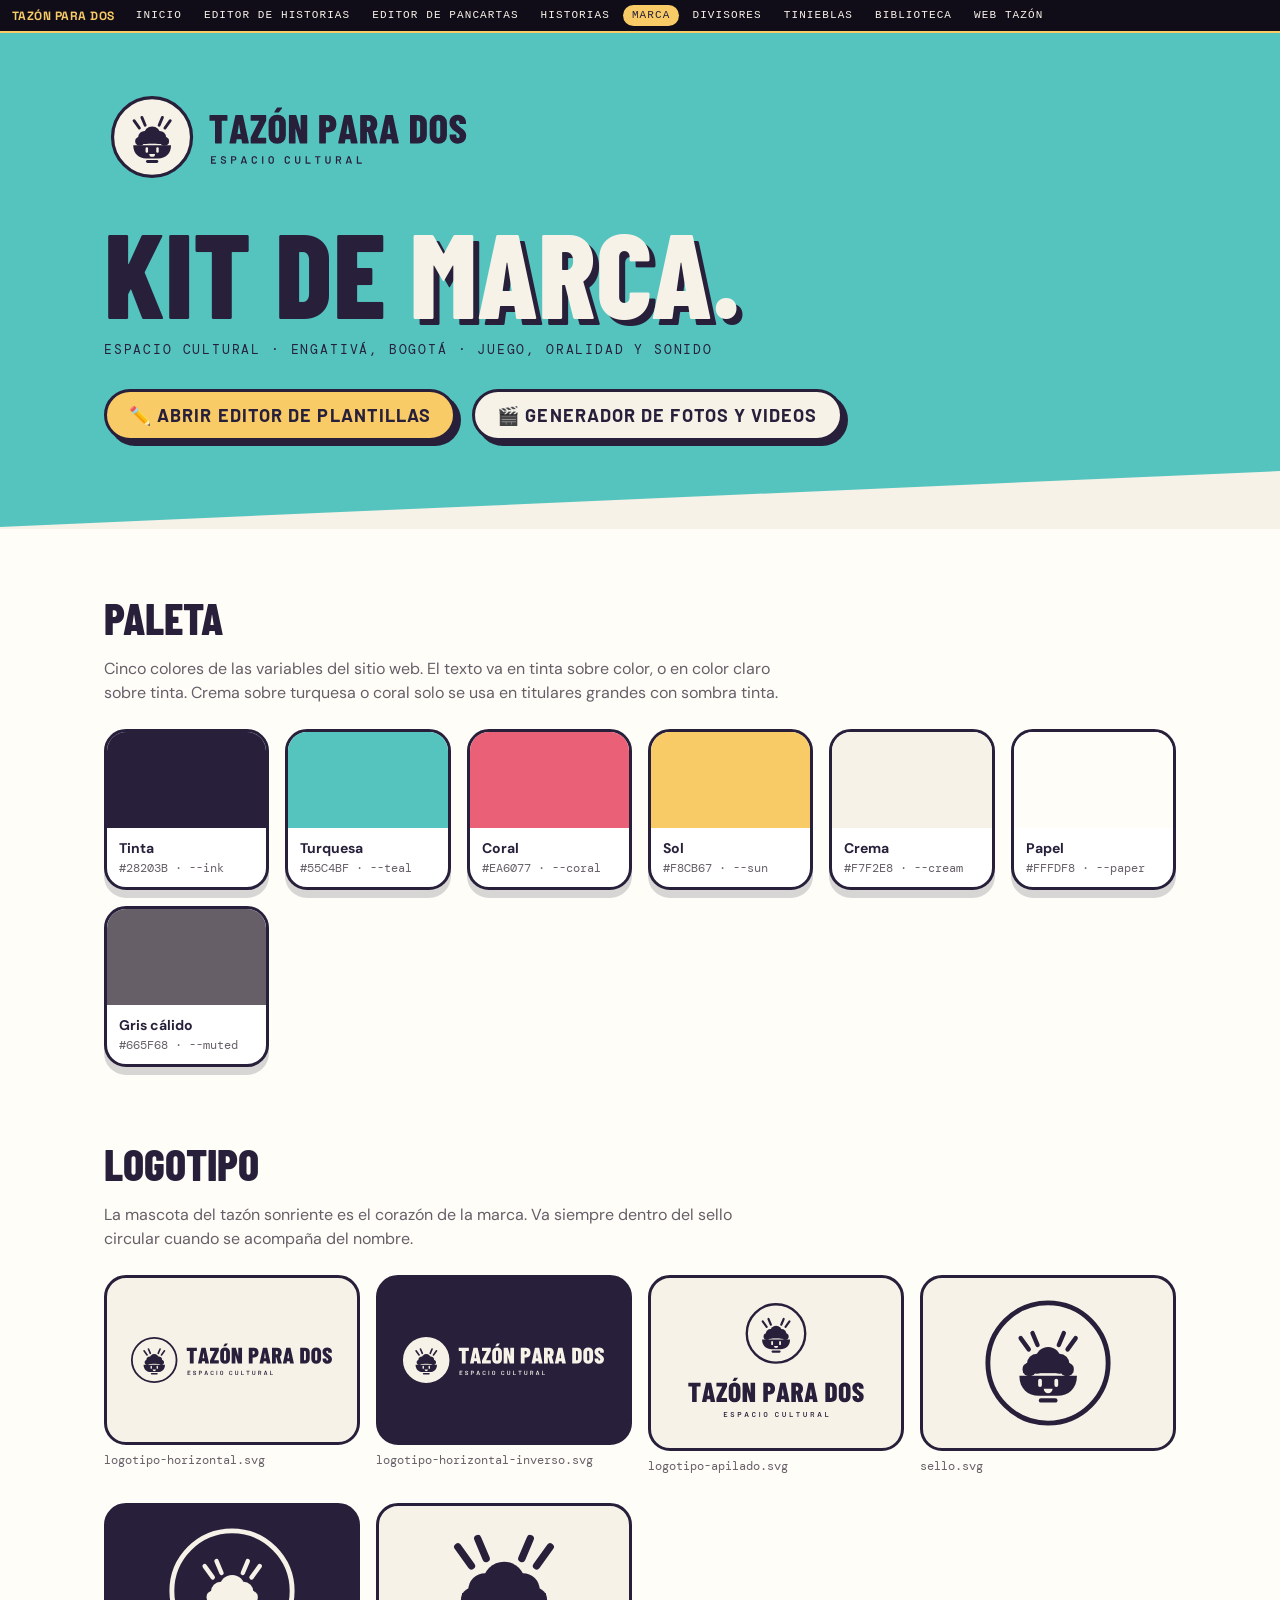
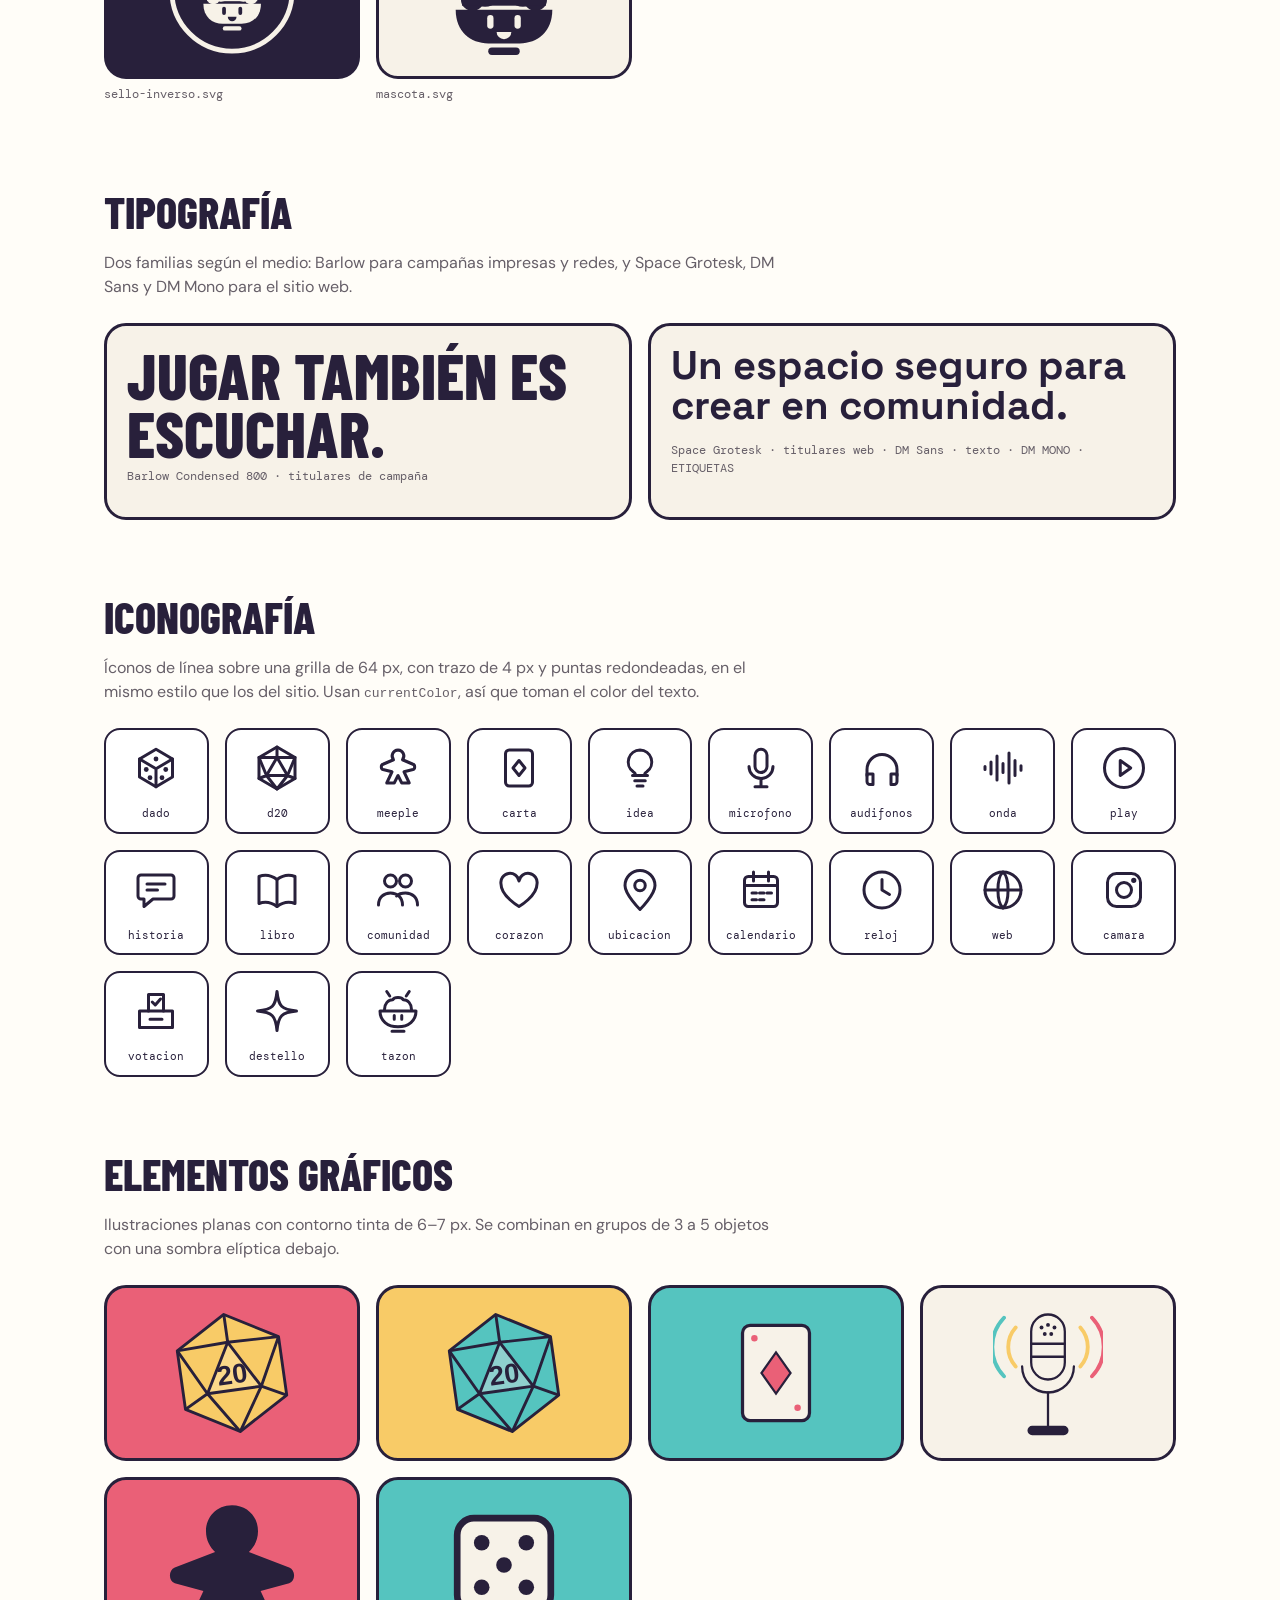
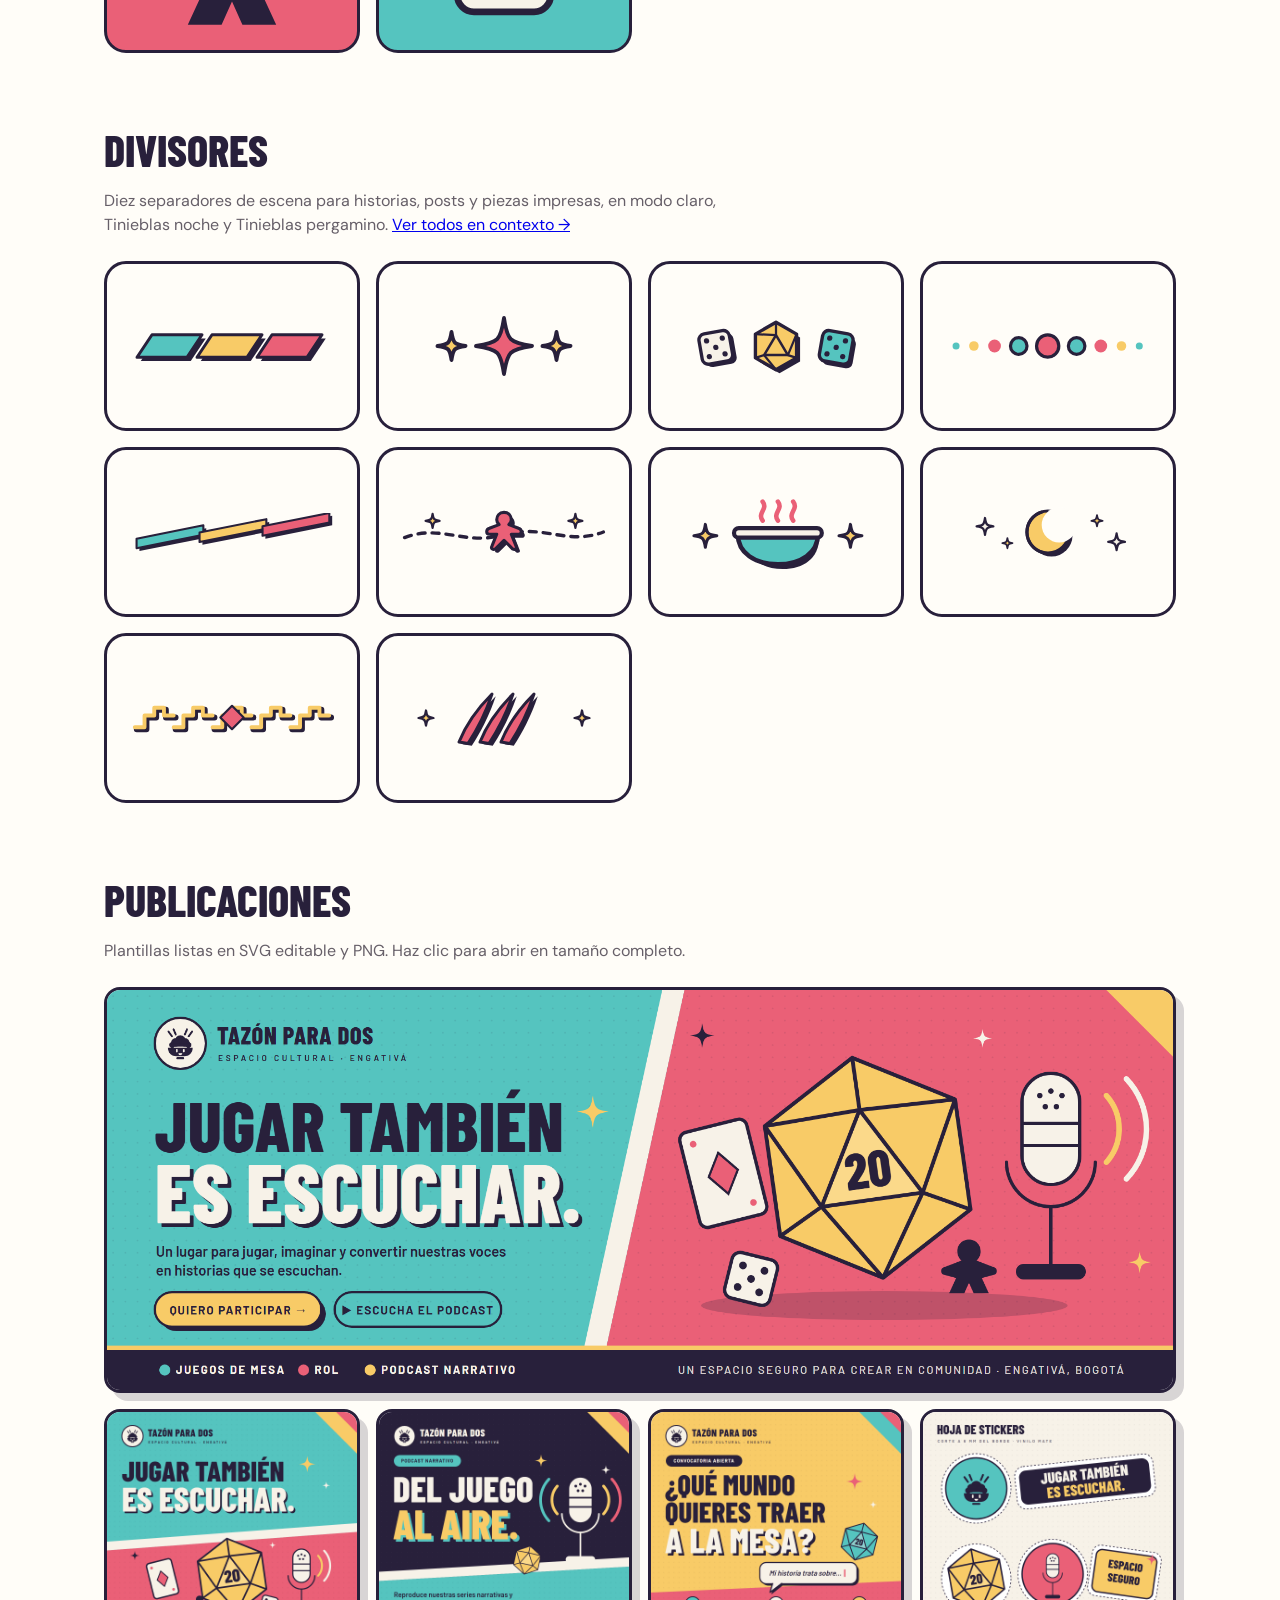
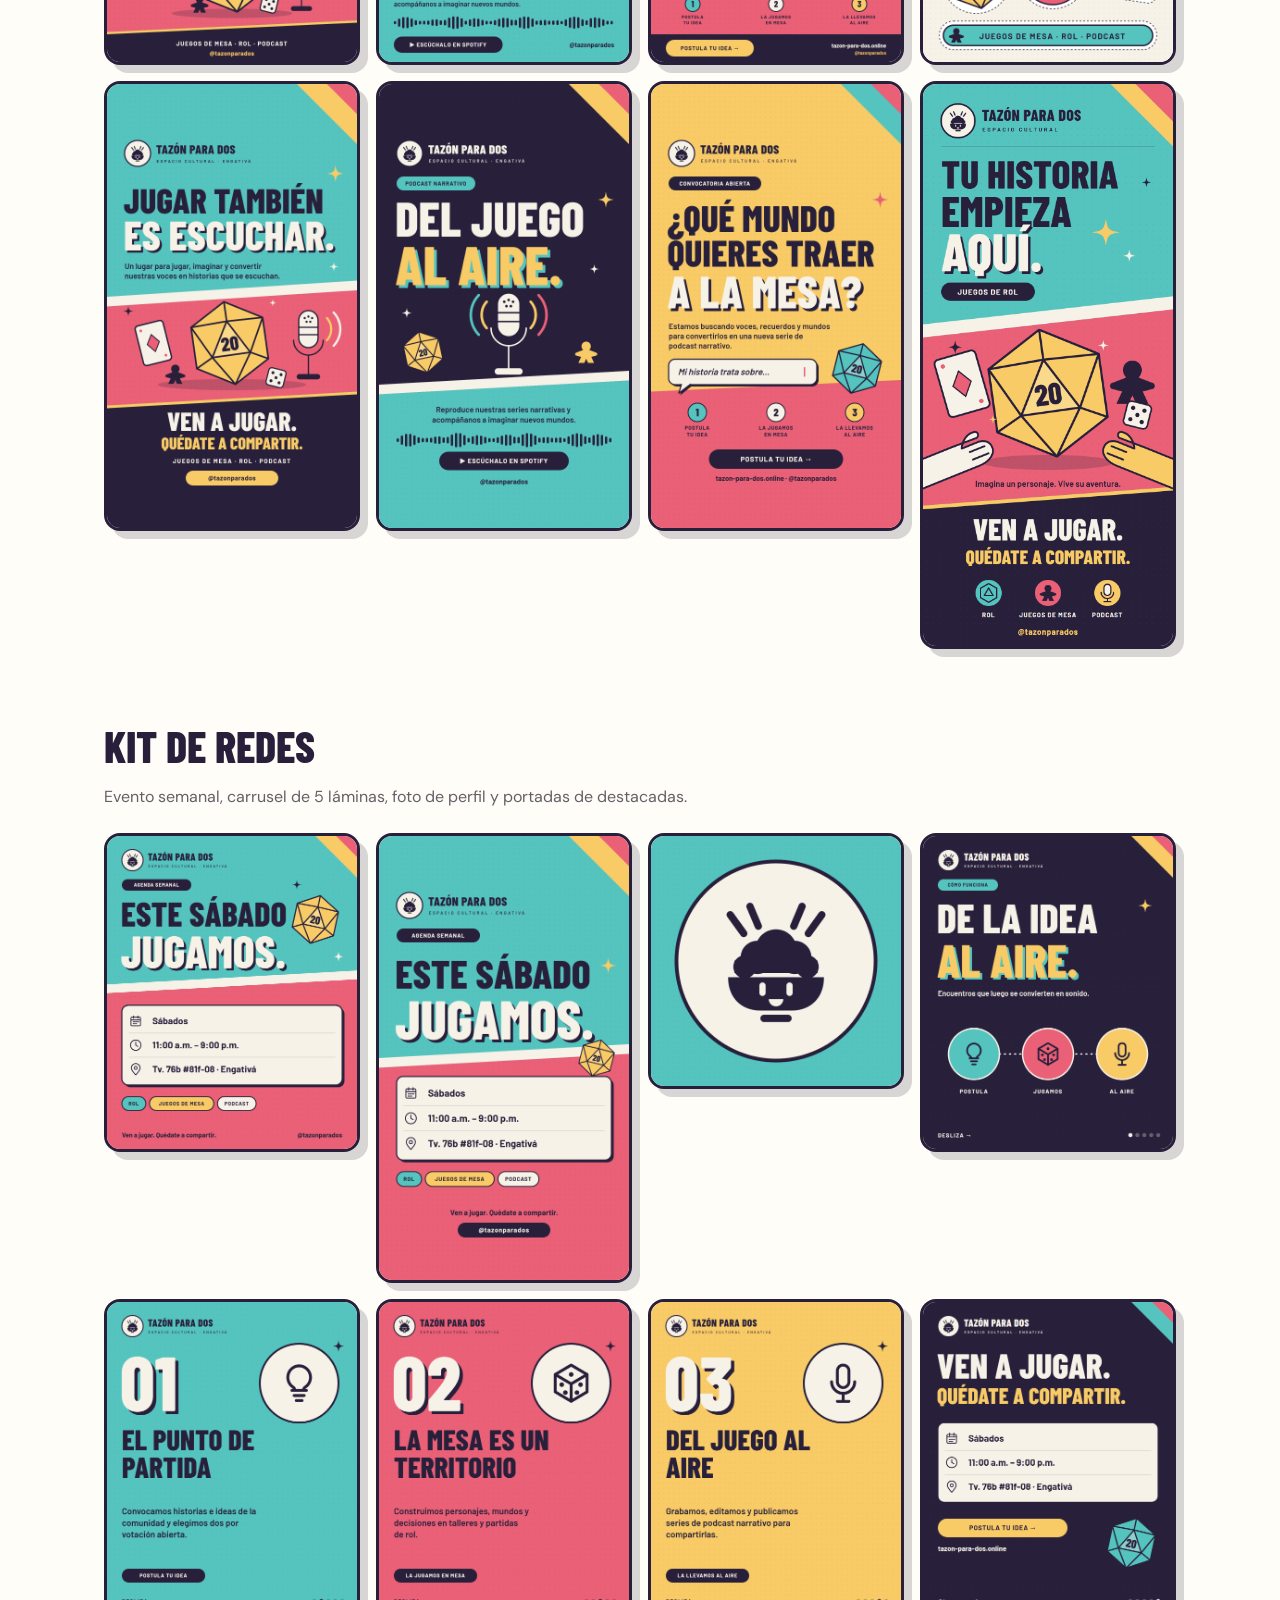
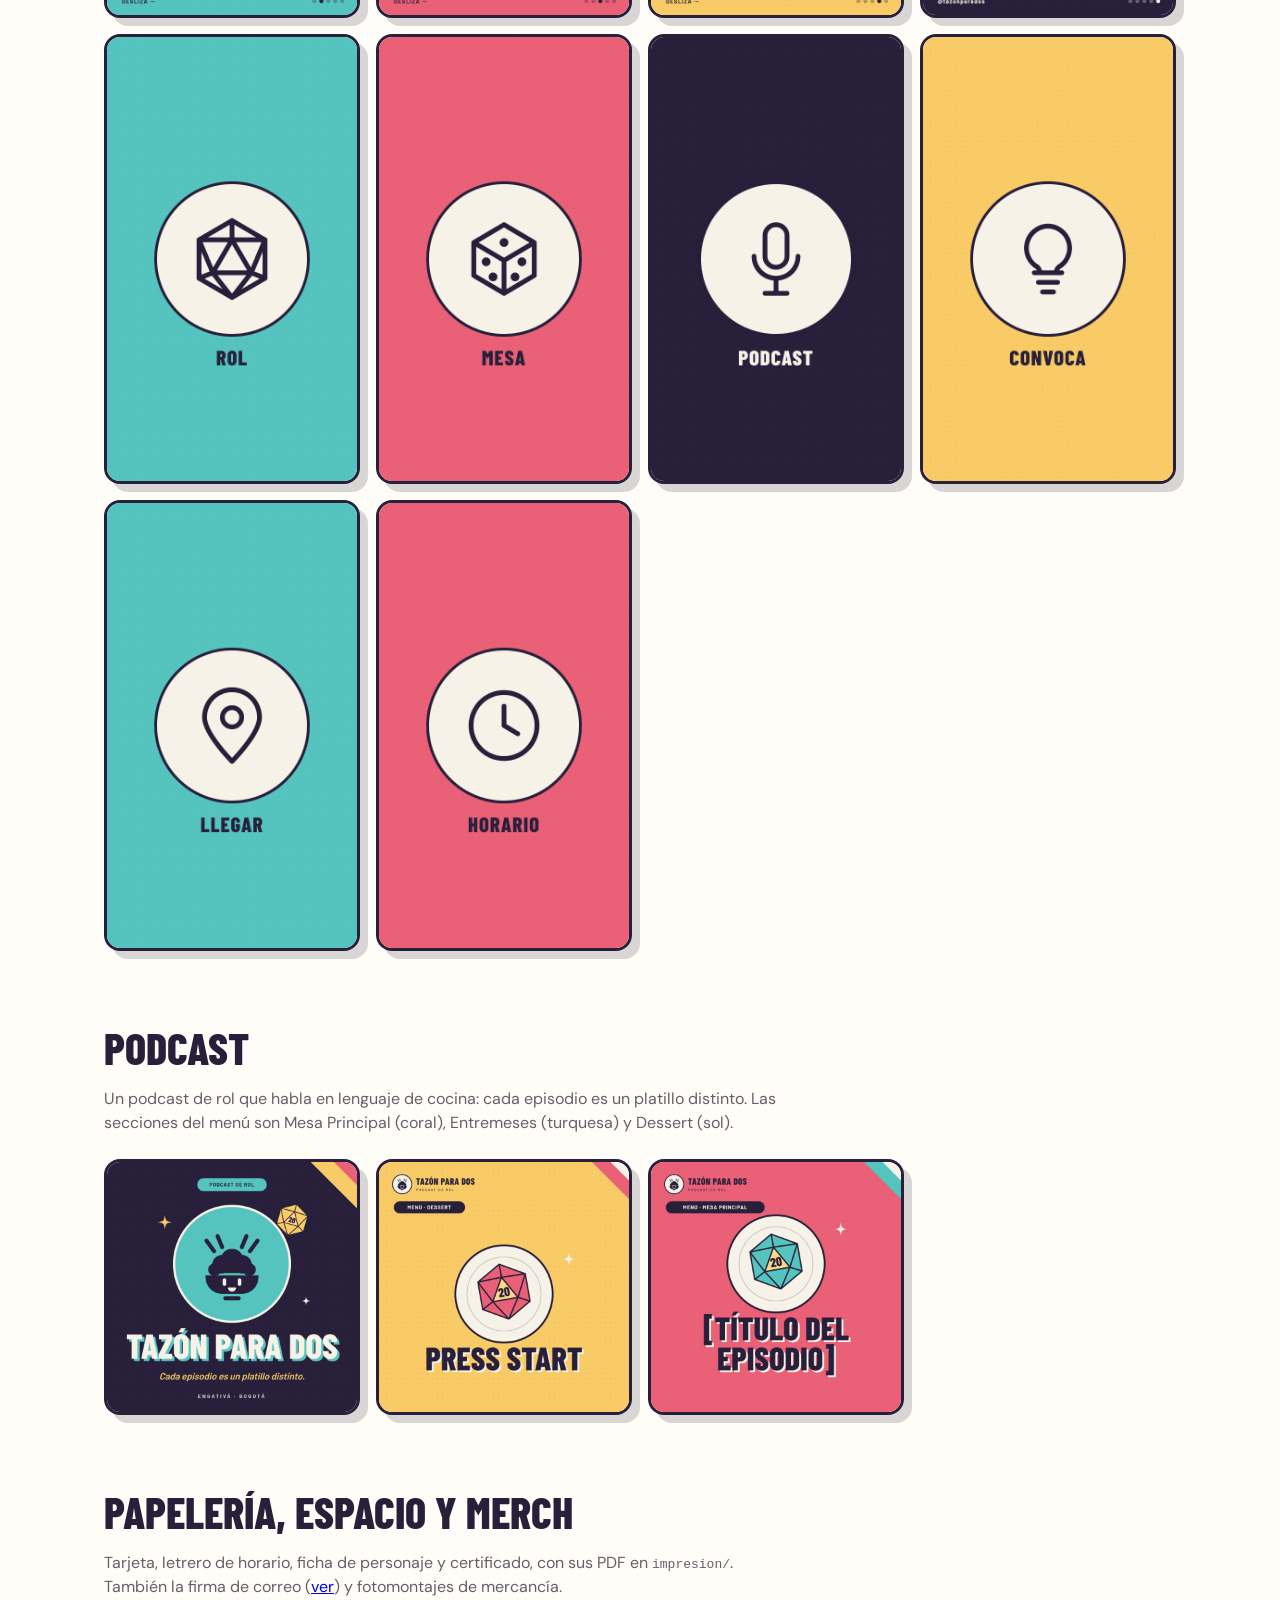
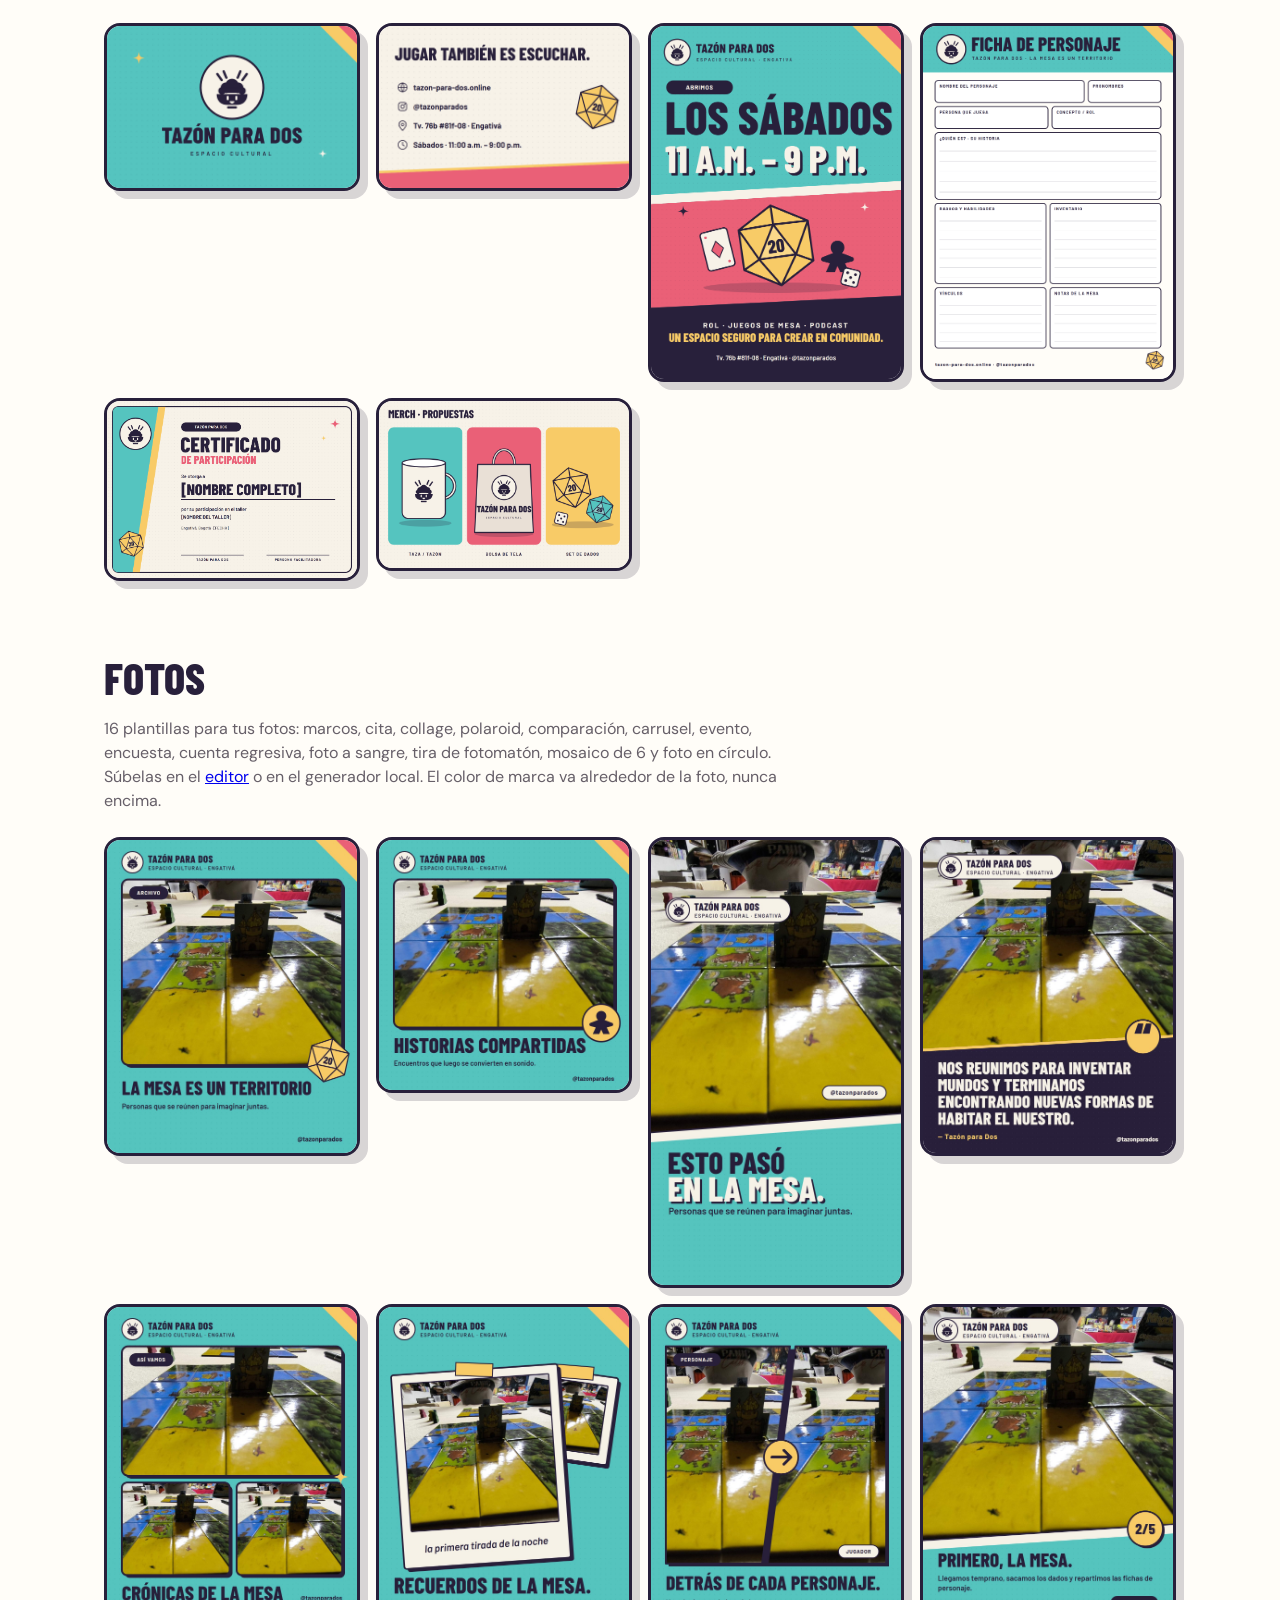
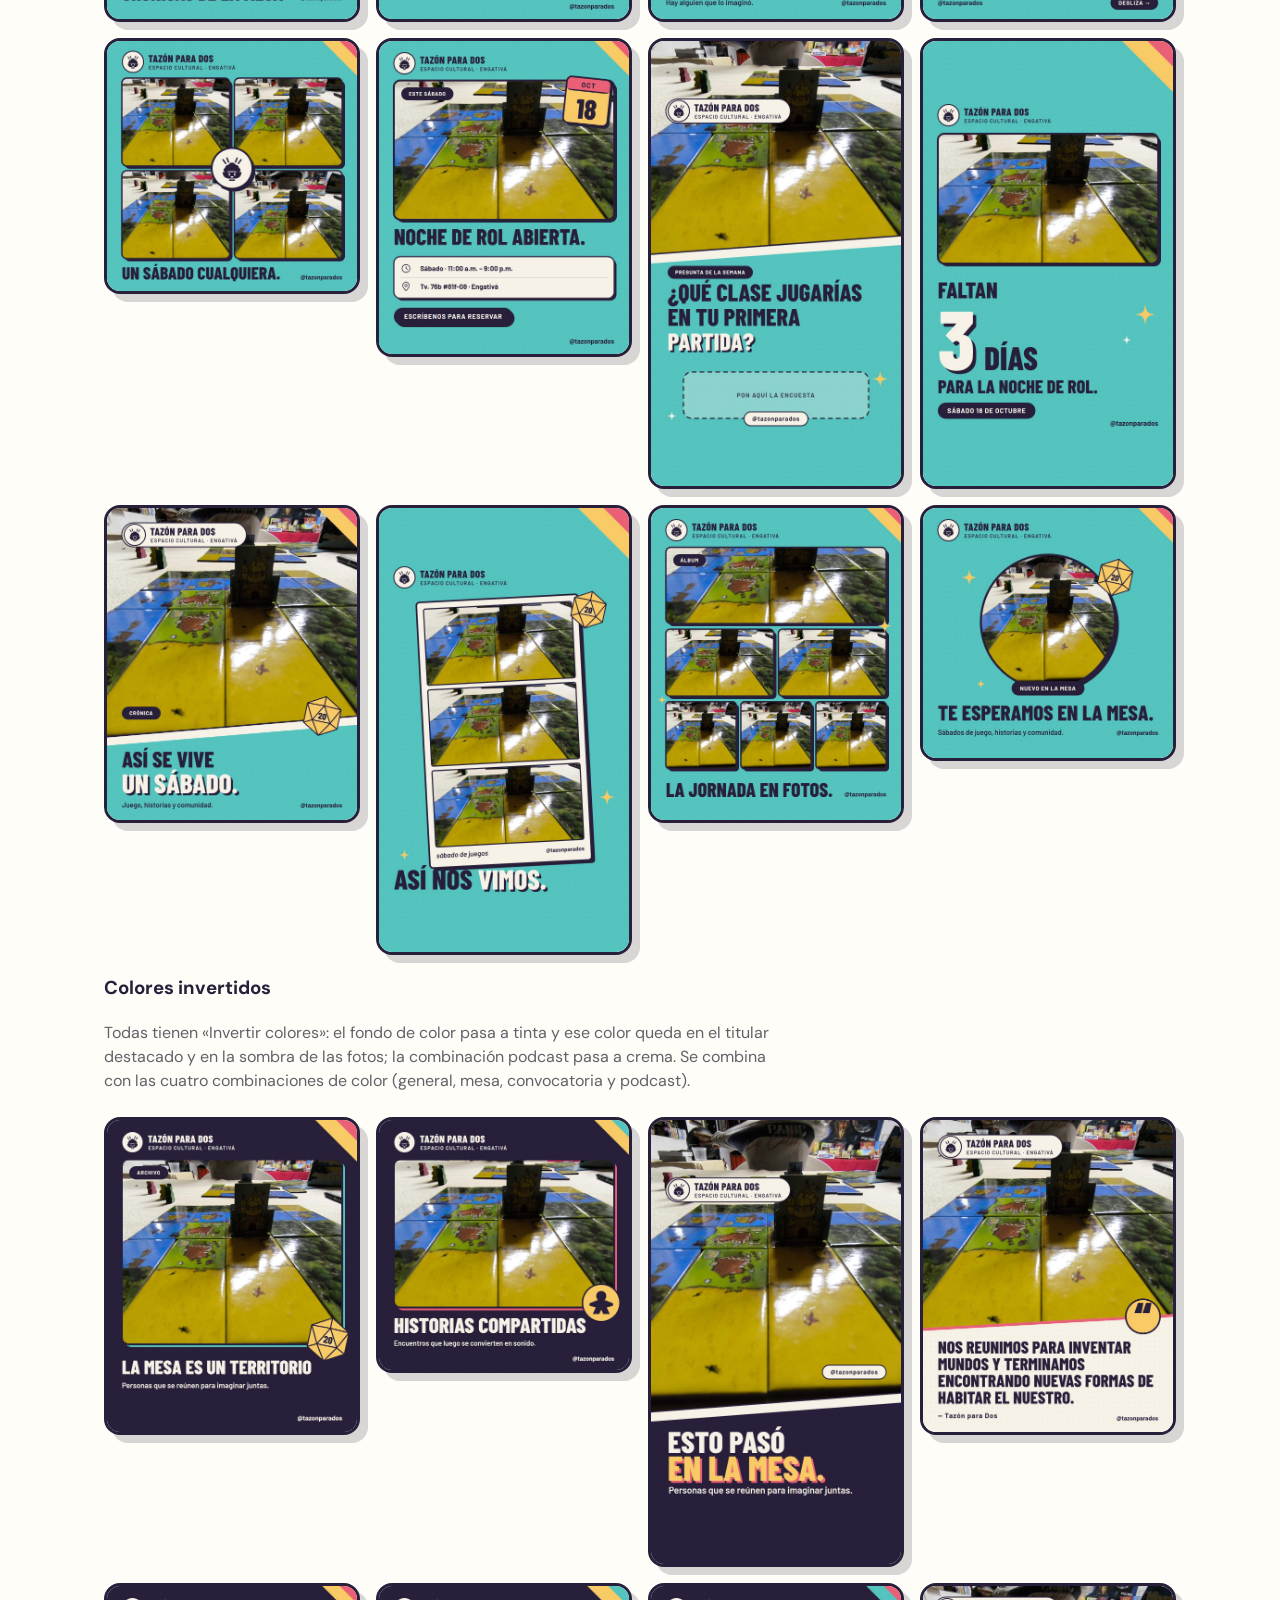
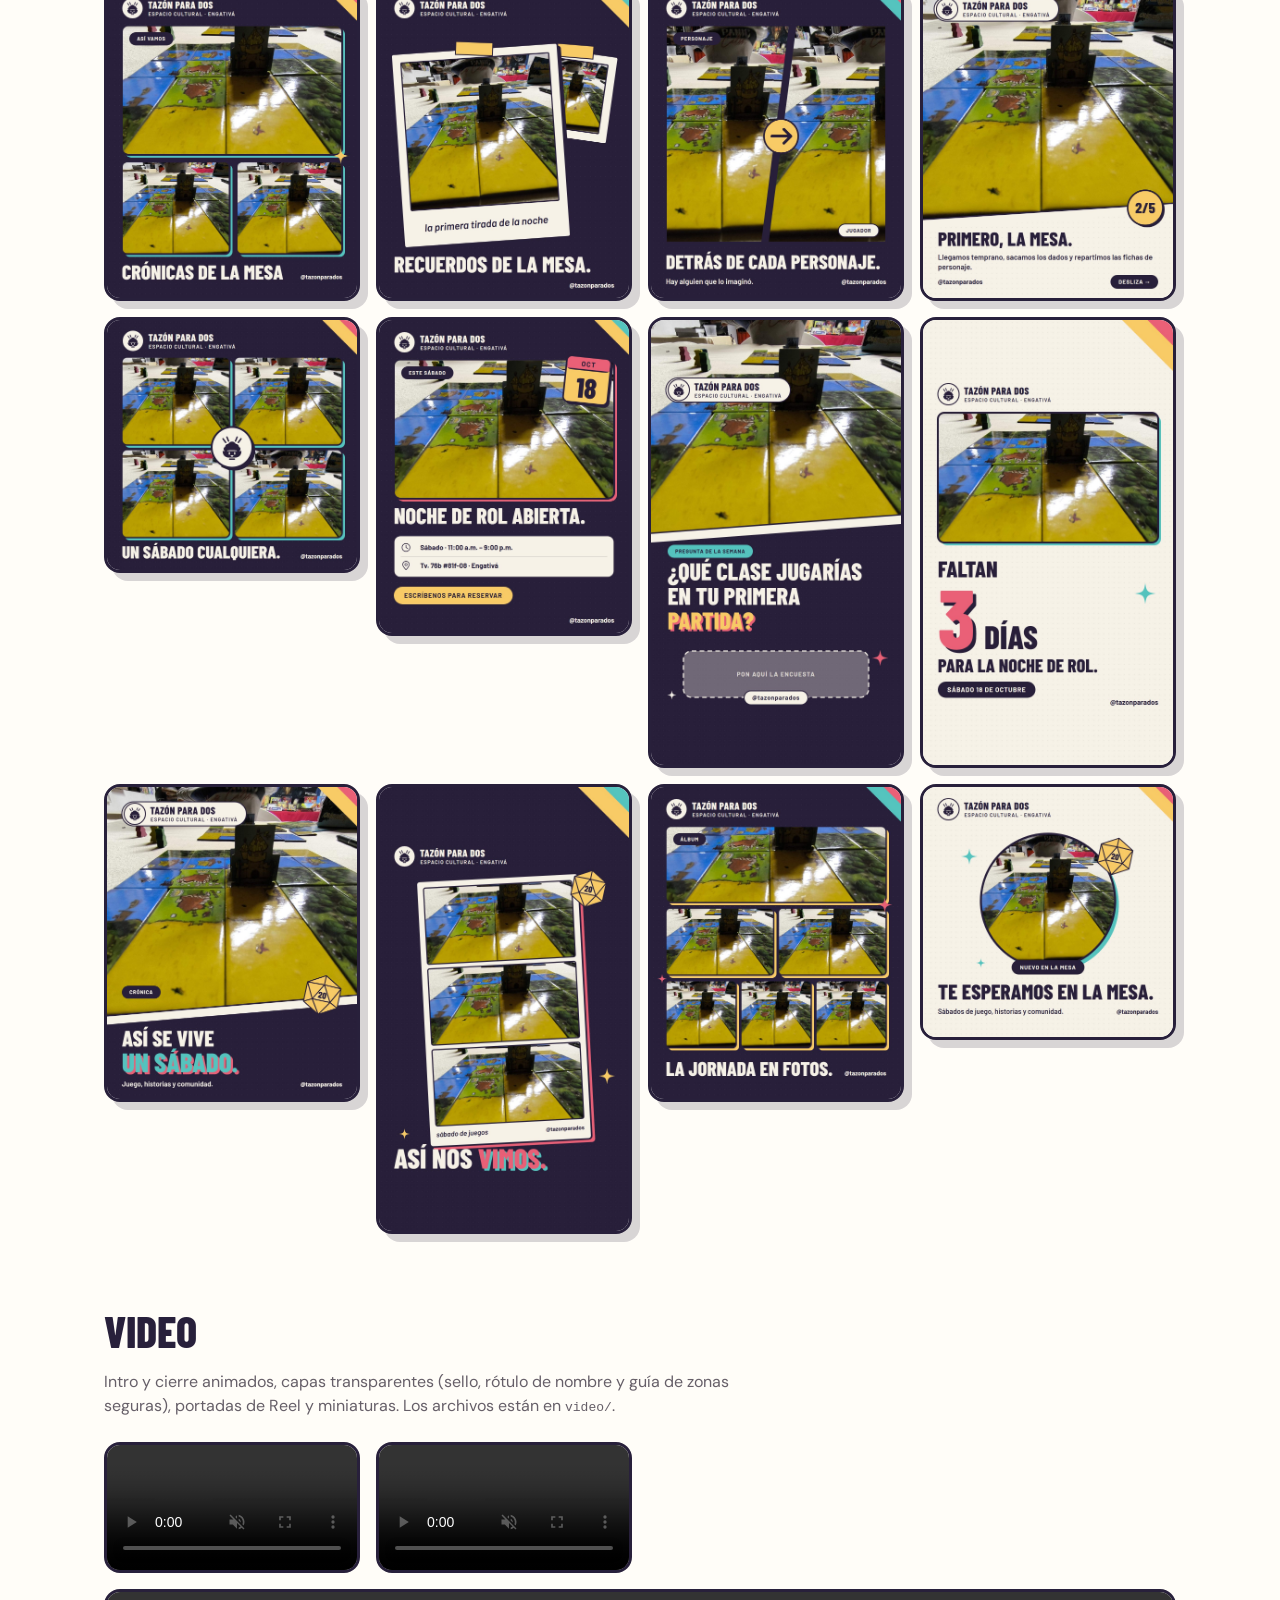
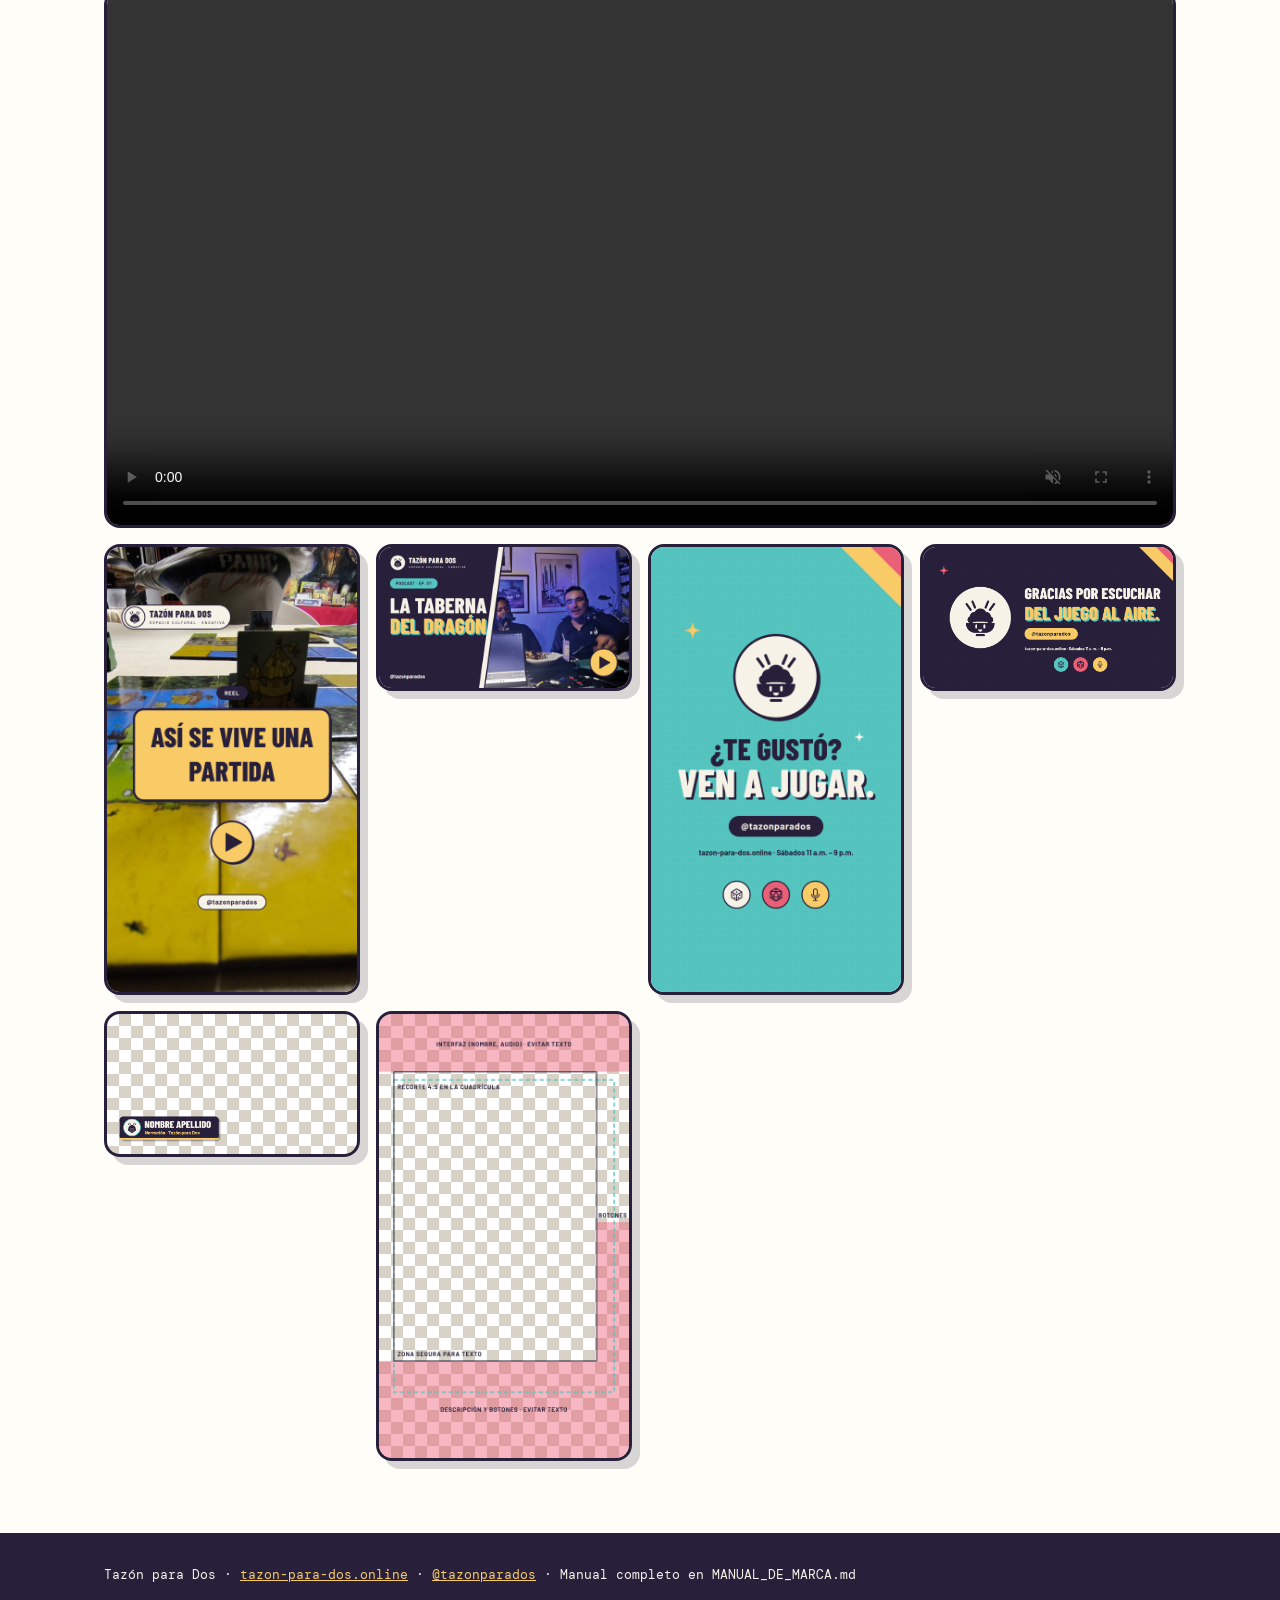
==== commit 2f360a4e: "Navegación común: barra Tazón para Dos que une sitios, editores y kits Co-Authored-By: Claude Opus 5" ====
--- a/index.html
+++ b/index.html
@@ -50,7 +50,7 @@
   footer a { color: var(--sun); }
 </style>
 </head>
-<body>
+<body><!--tpd-eco--><style>.tpd-eco{position:relative;z-index:40;display:flex;align-items:center;gap:4px;overflow-x:auto;scrollbar-width:none;background:#110D18;border-bottom:2px solid #F8CB67;padding:5px 12px;font:500 11px/1.2 'DM Mono',ui-monospace,monospace;letter-spacing:.1em;text-transform:uppercase;white-space:nowrap}.tpd-eco::-webkit-scrollbar{display:none}.tpd-eco b{color:#F8CB67;font:700 12px 'Space Grotesk',system-ui,sans-serif;letter-spacing:.04em;margin-right:8px}.tpd-eco a{color:#F7F2E8;text-decoration:none;padding:4px 9px;border-radius:999px;flex:none}.tpd-eco a:hover,.tpd-eco a:focus-visible{background:#2B2340;outline:none}.tpd-eco a[aria-current=page]{background:#F8CB67;color:#28203B}@media print{.tpd-eco{display:none!important}}</style><nav class="tpd-eco" aria-label="Tazón para Dos: sitios y herramientas"><b>TAZÓN PARA DOS</b><a href="https://thetrashkat.github.io/historias-tazon/">Inicio</a><a href="https://thetrashkat.github.io/historias-tazon/editor/">Editor de historias</a><a href="https://thetrashkat.github.io/historias-tazon/editor/pancarta.html">Editor de pancartas</a><a href="https://thetrashkat.github.io/historias-tazon/#historias">Historias</a><a href="https://thetrashkat.github.io/tazon-para-dos-marca/" aria-current="page">Marca</a><a href="https://thetrashkat.github.io/tazon-para-dos-marca/divisores.html">Divisores</a><a href="https://thetrashkat.github.io/tazon-para-dos-tinieblas/">Tinieblas</a><a href="https://thetrashkat.github.io/biblioteca-aventuras/">Biblioteca</a><a href="https://thetrashkat.github.io/tazon-para-dos-web/">Web Tazón</a></nav><!--/tpd-eco-->
 <header class="hero">
   <div class="wrap">
     <img src="assets/logo/logotipo-horizontal.svg" alt="Tazón para Dos">
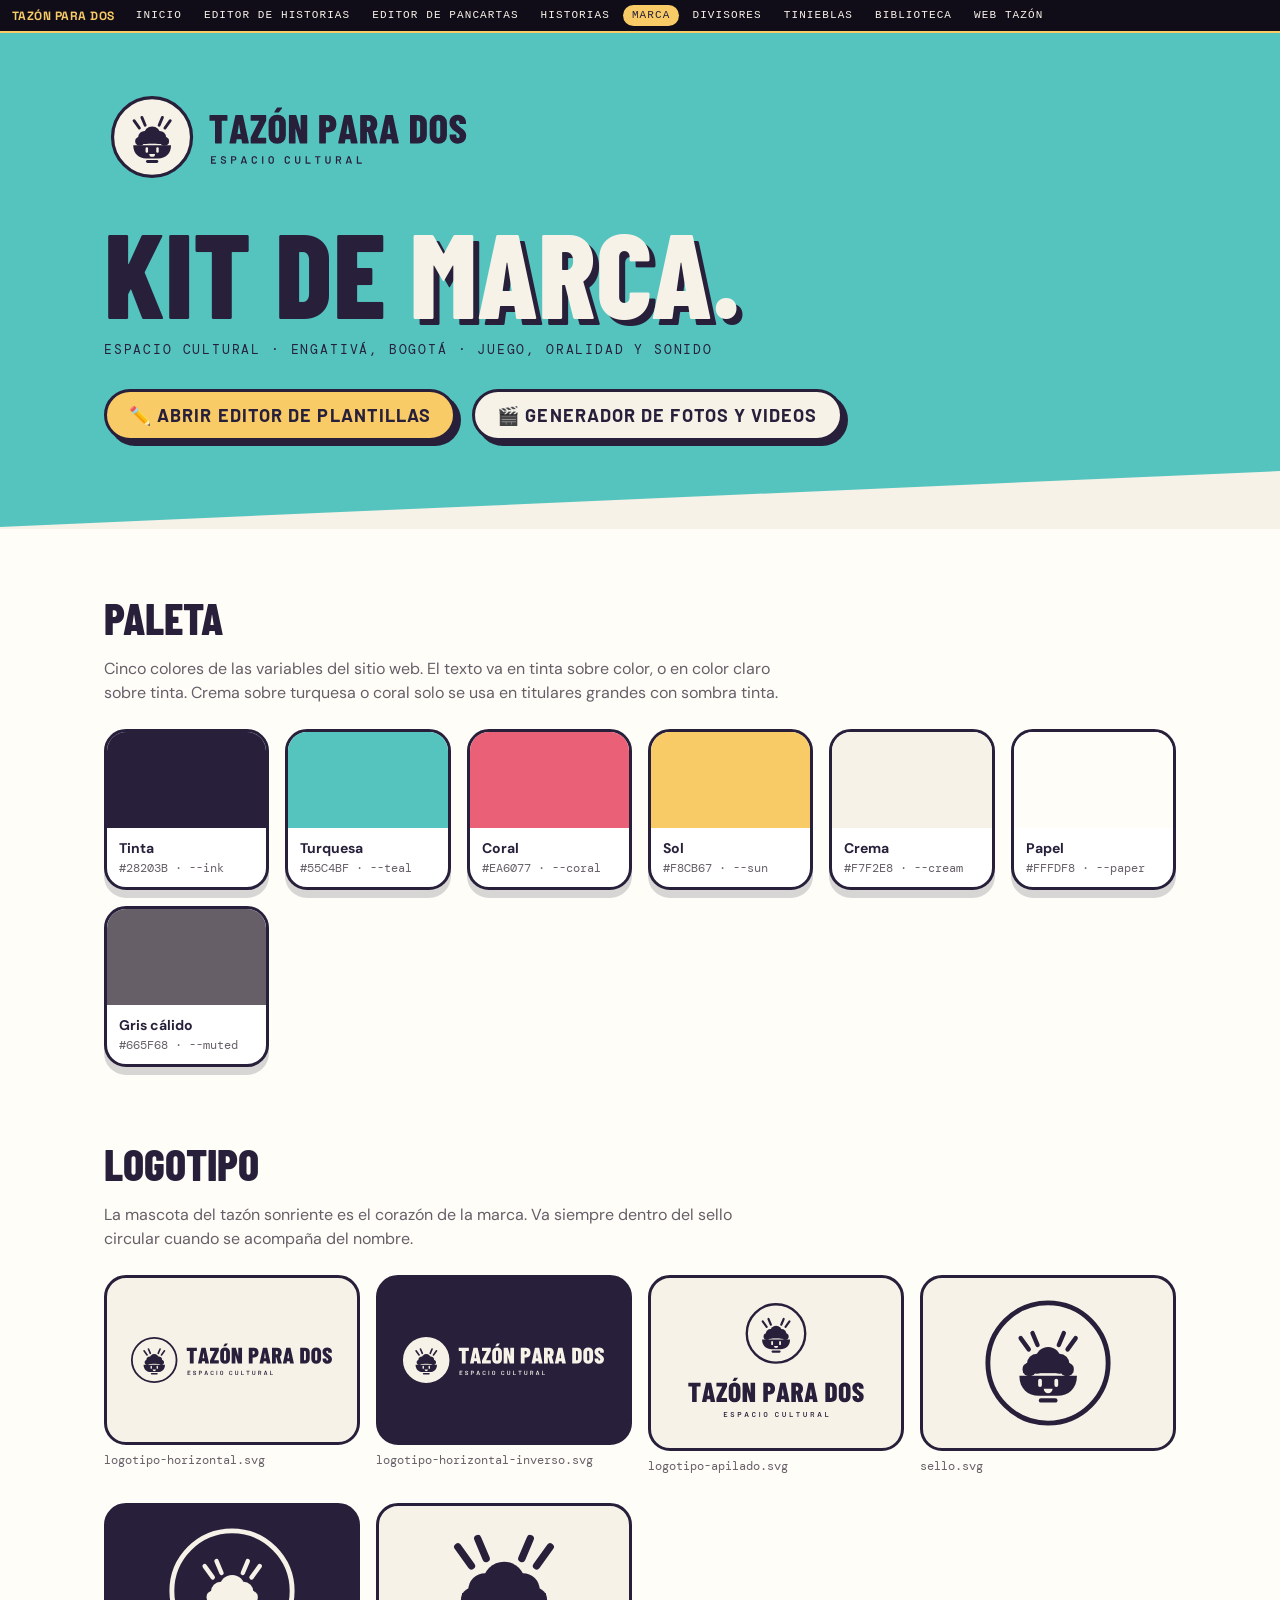
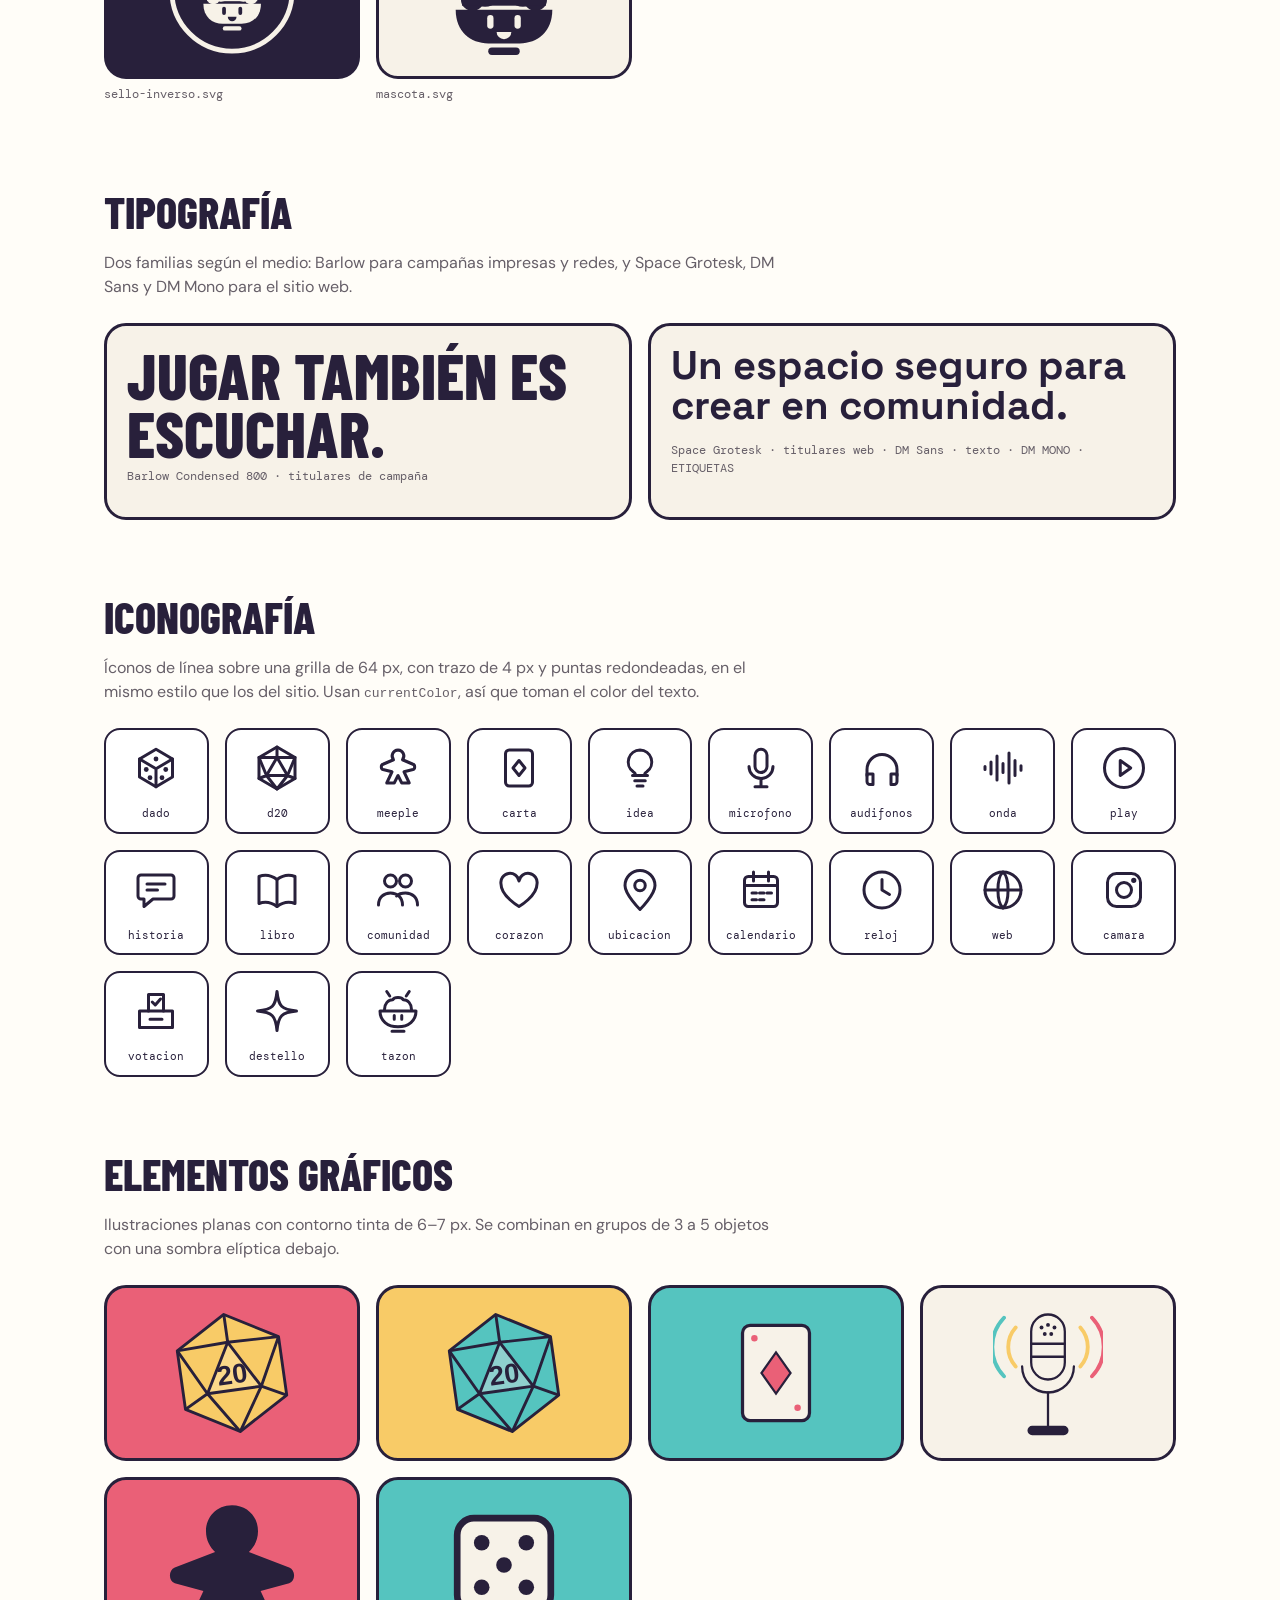
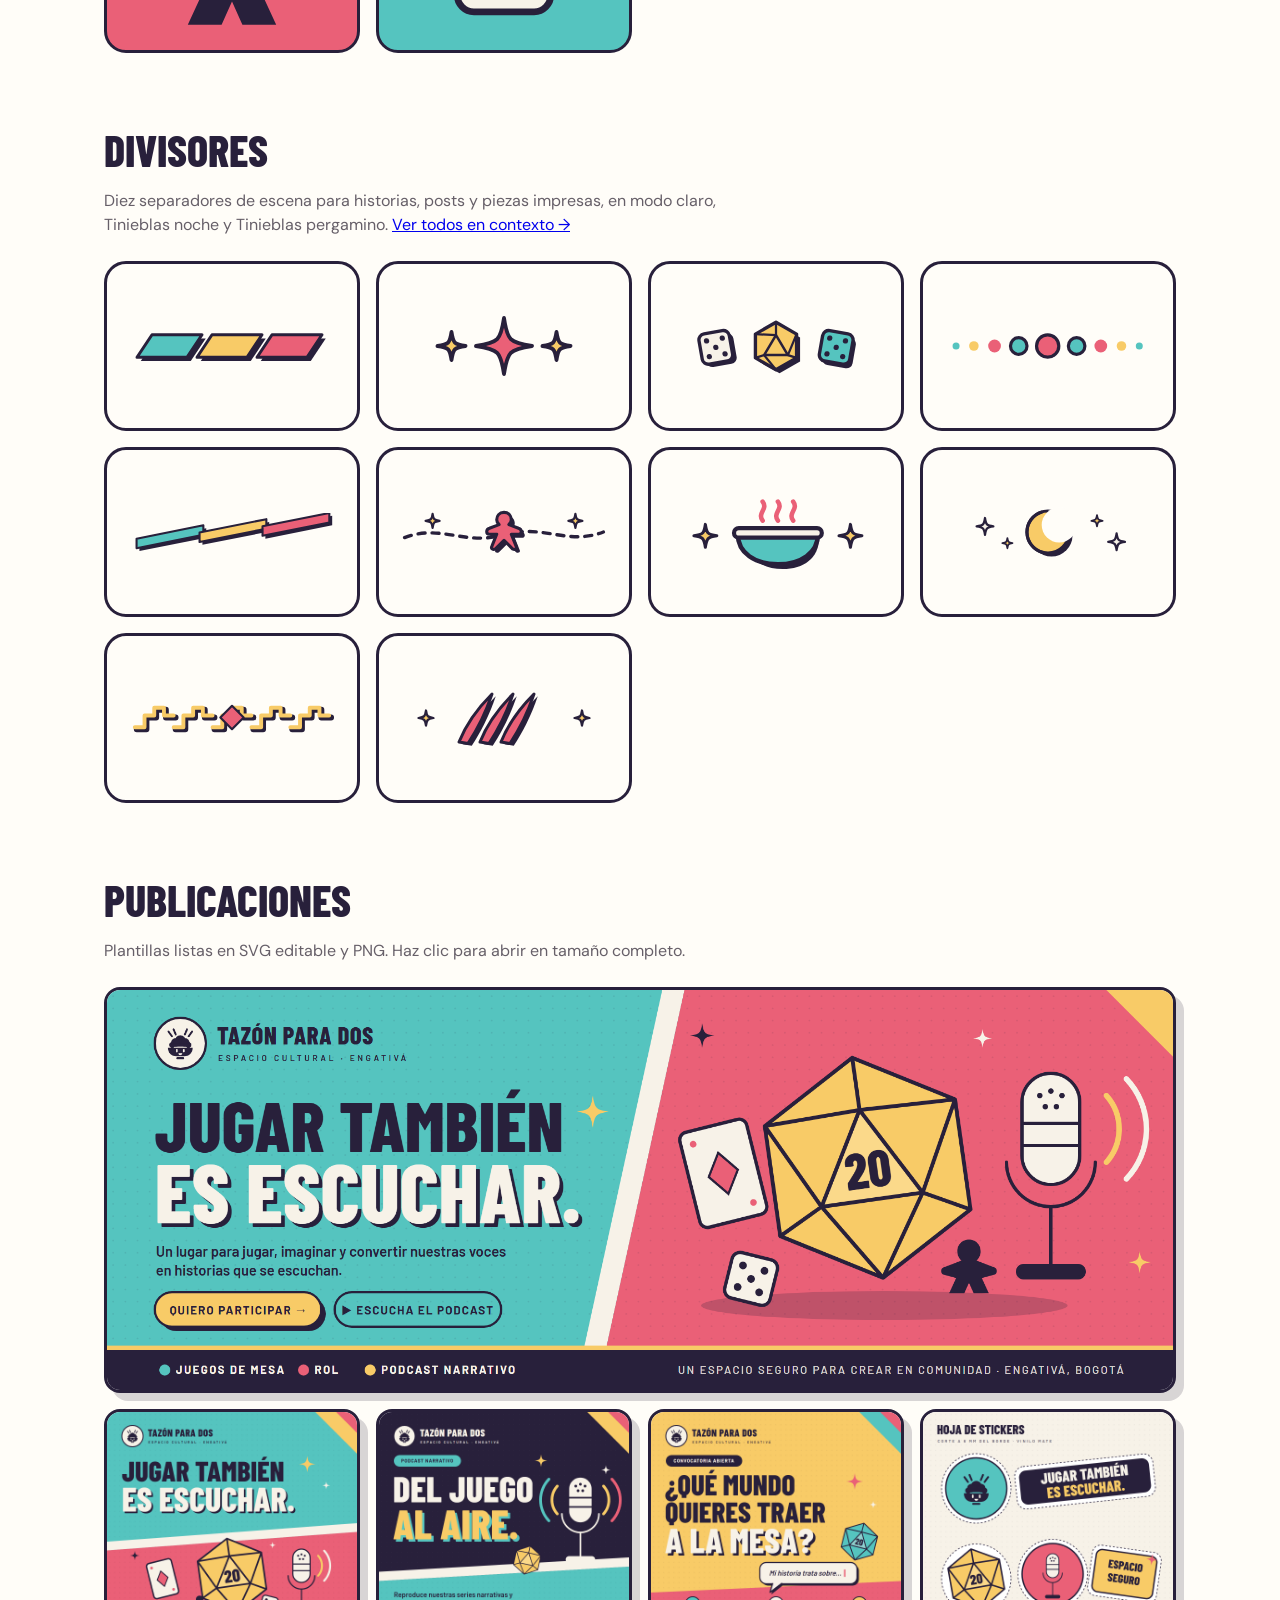
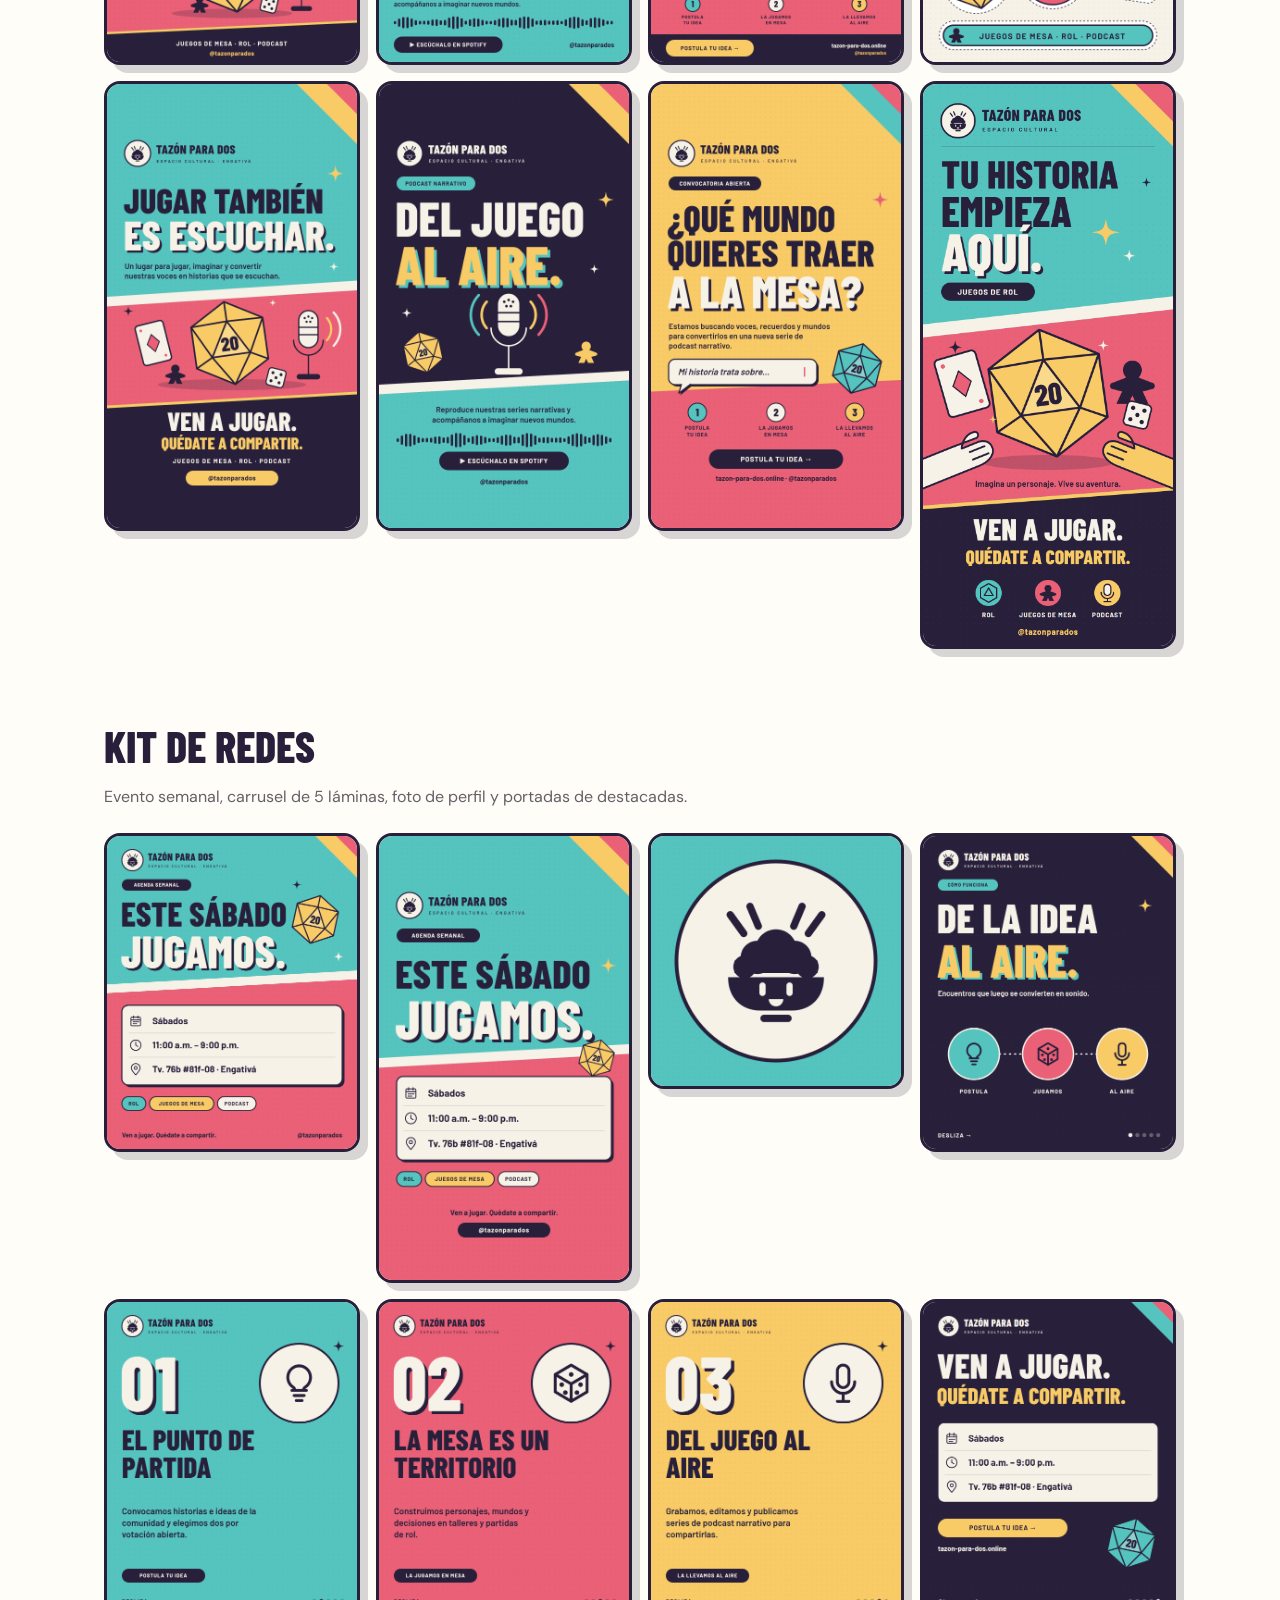
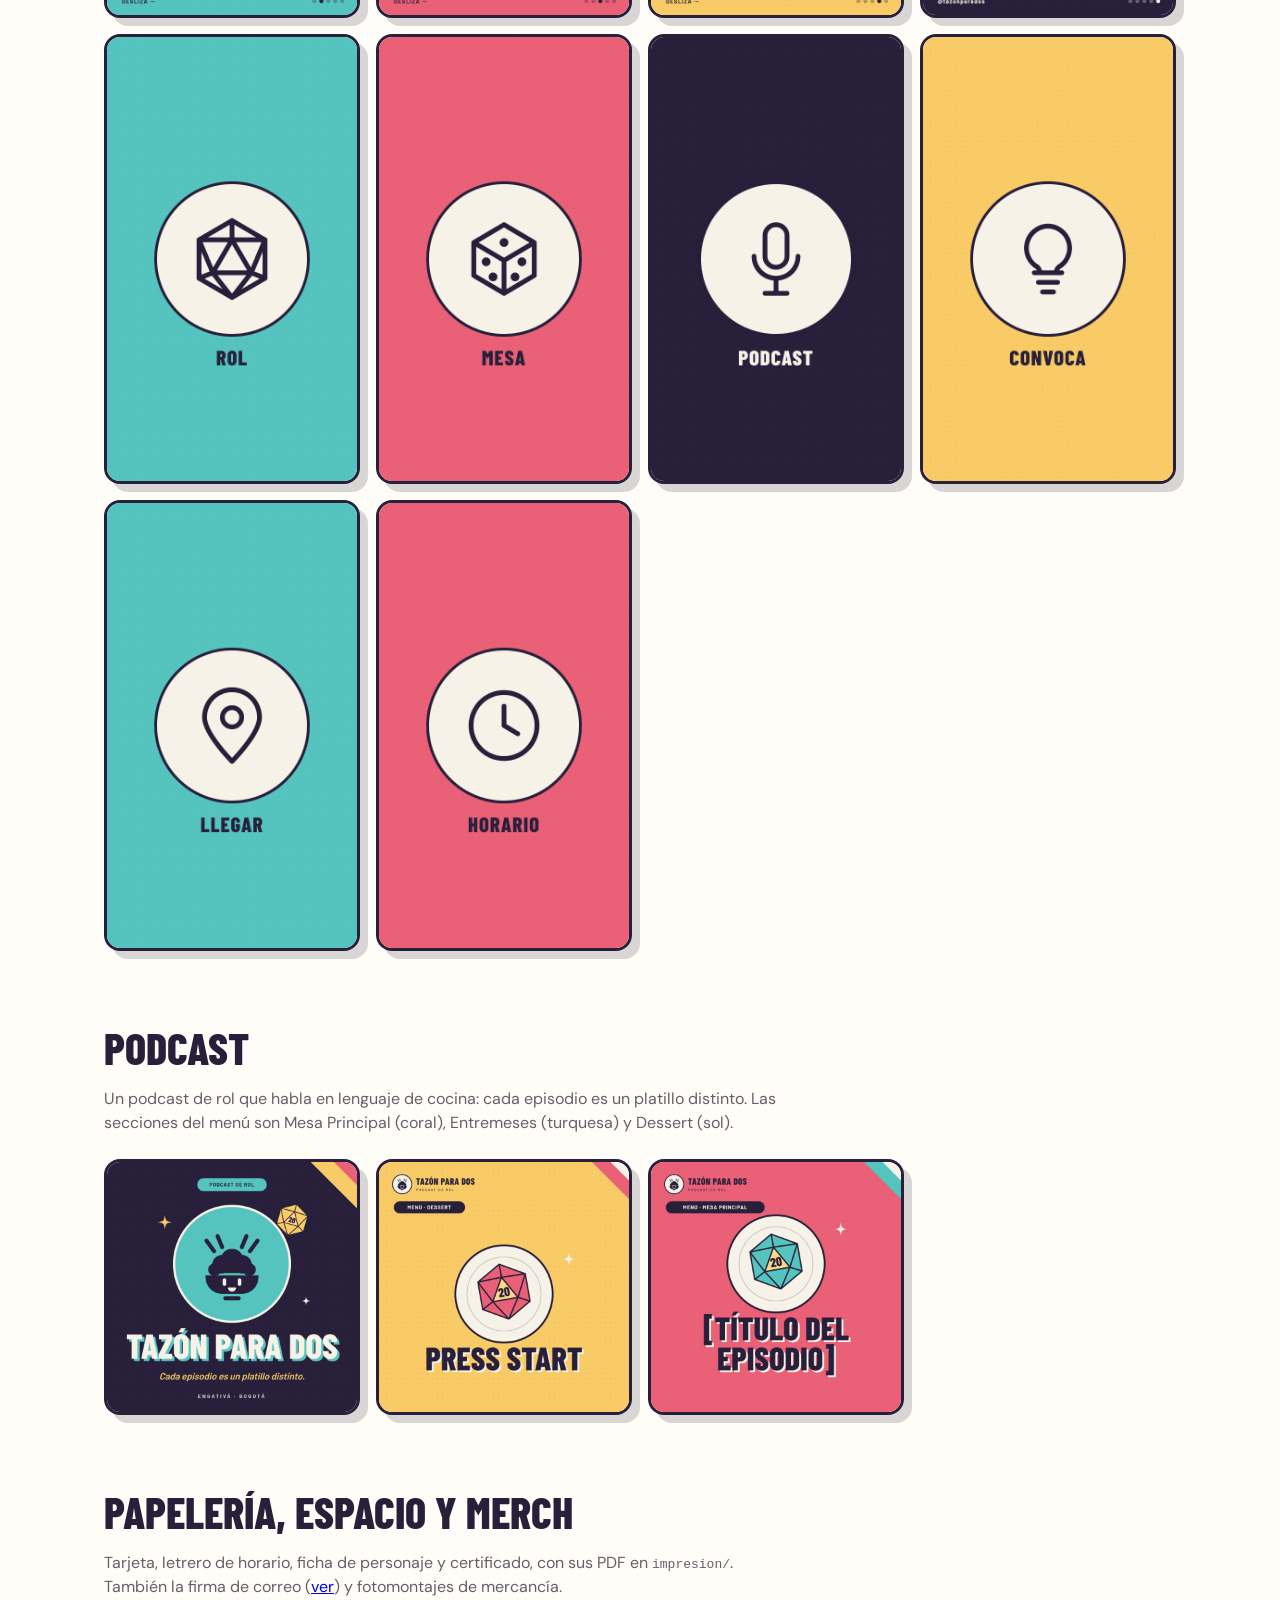
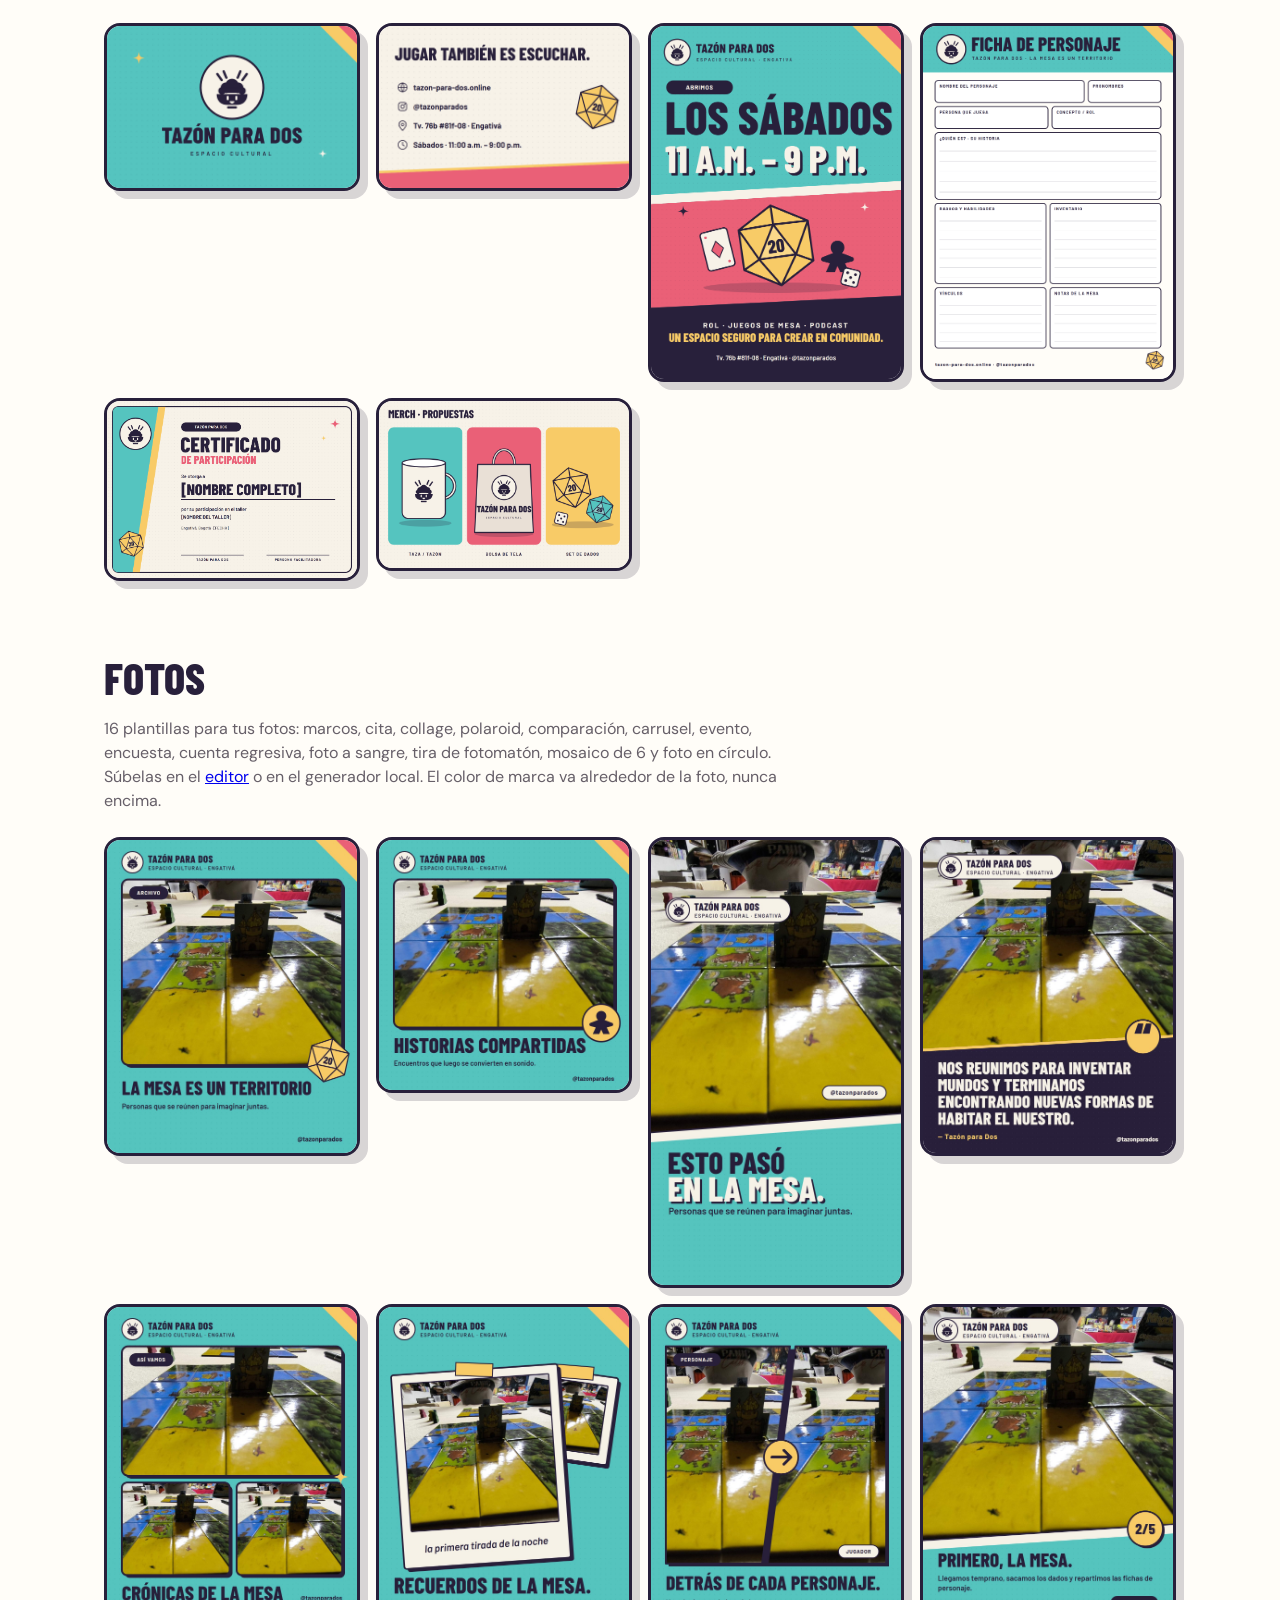
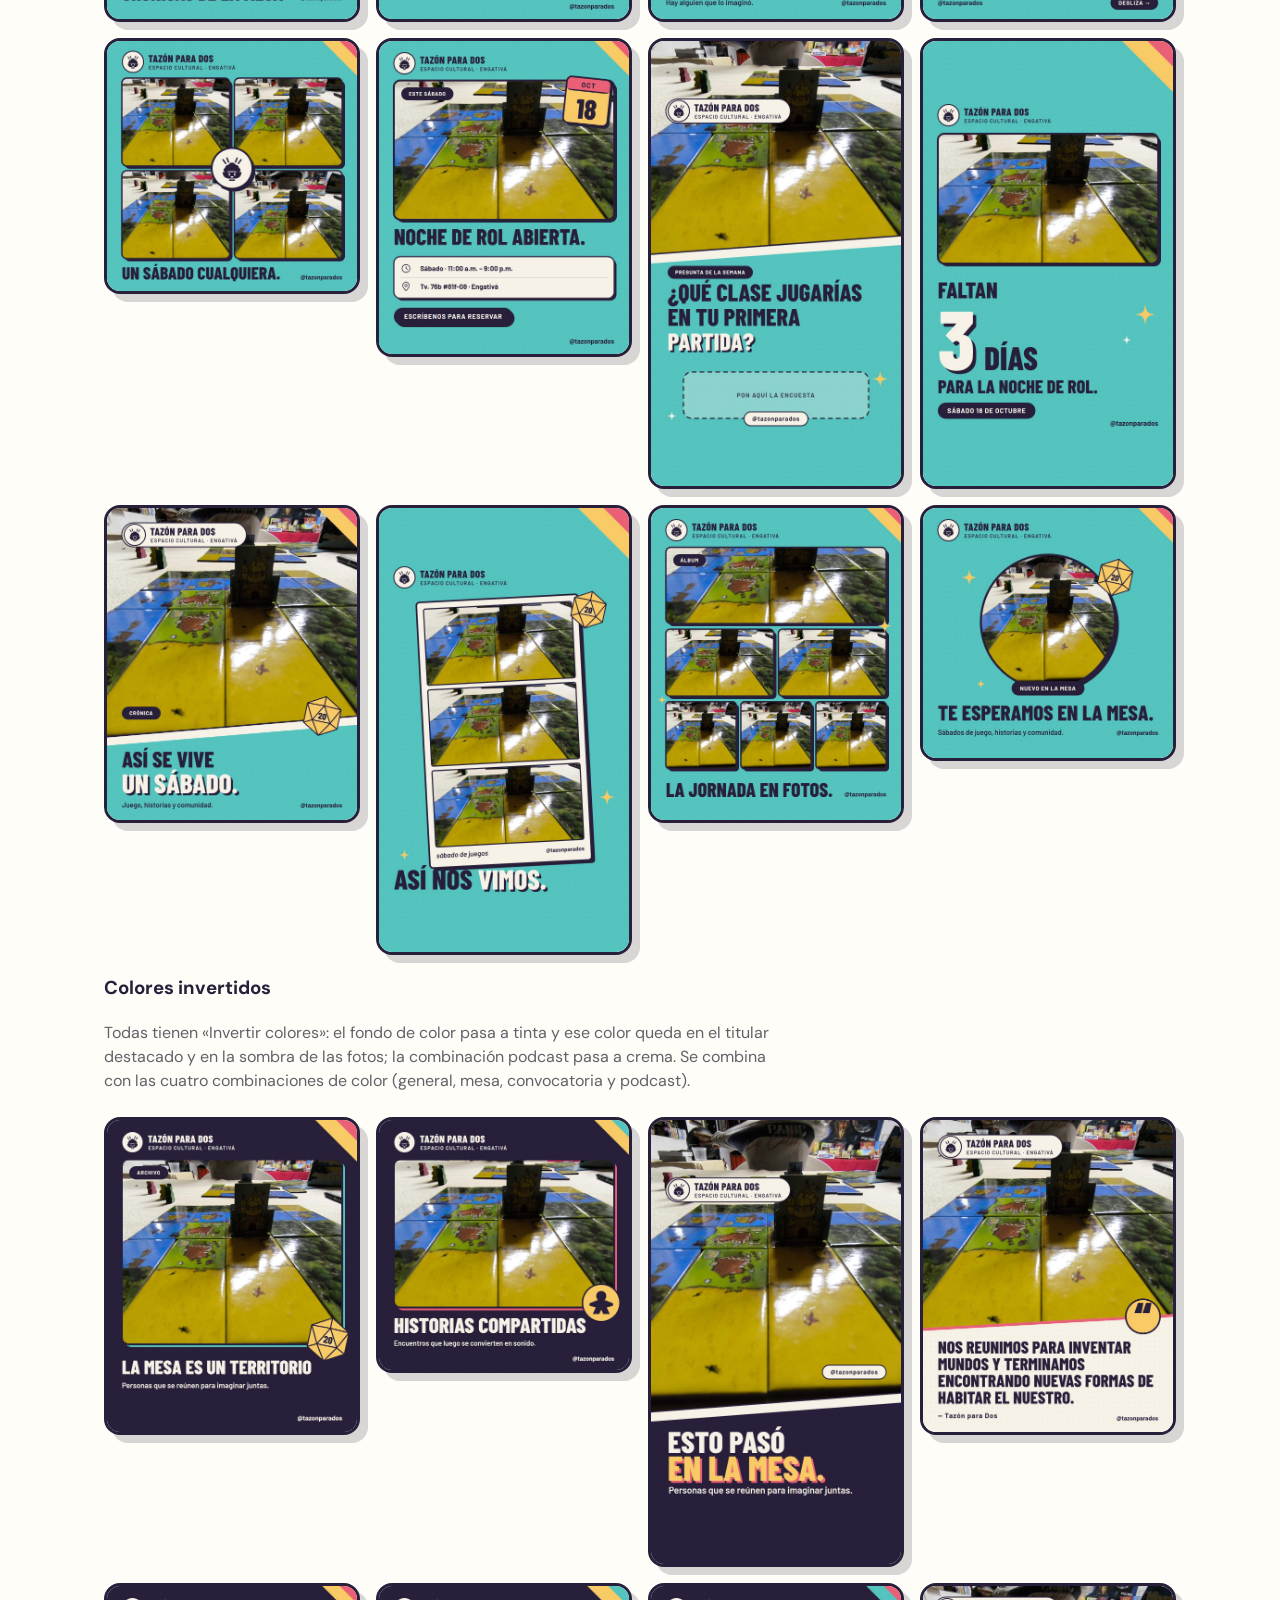
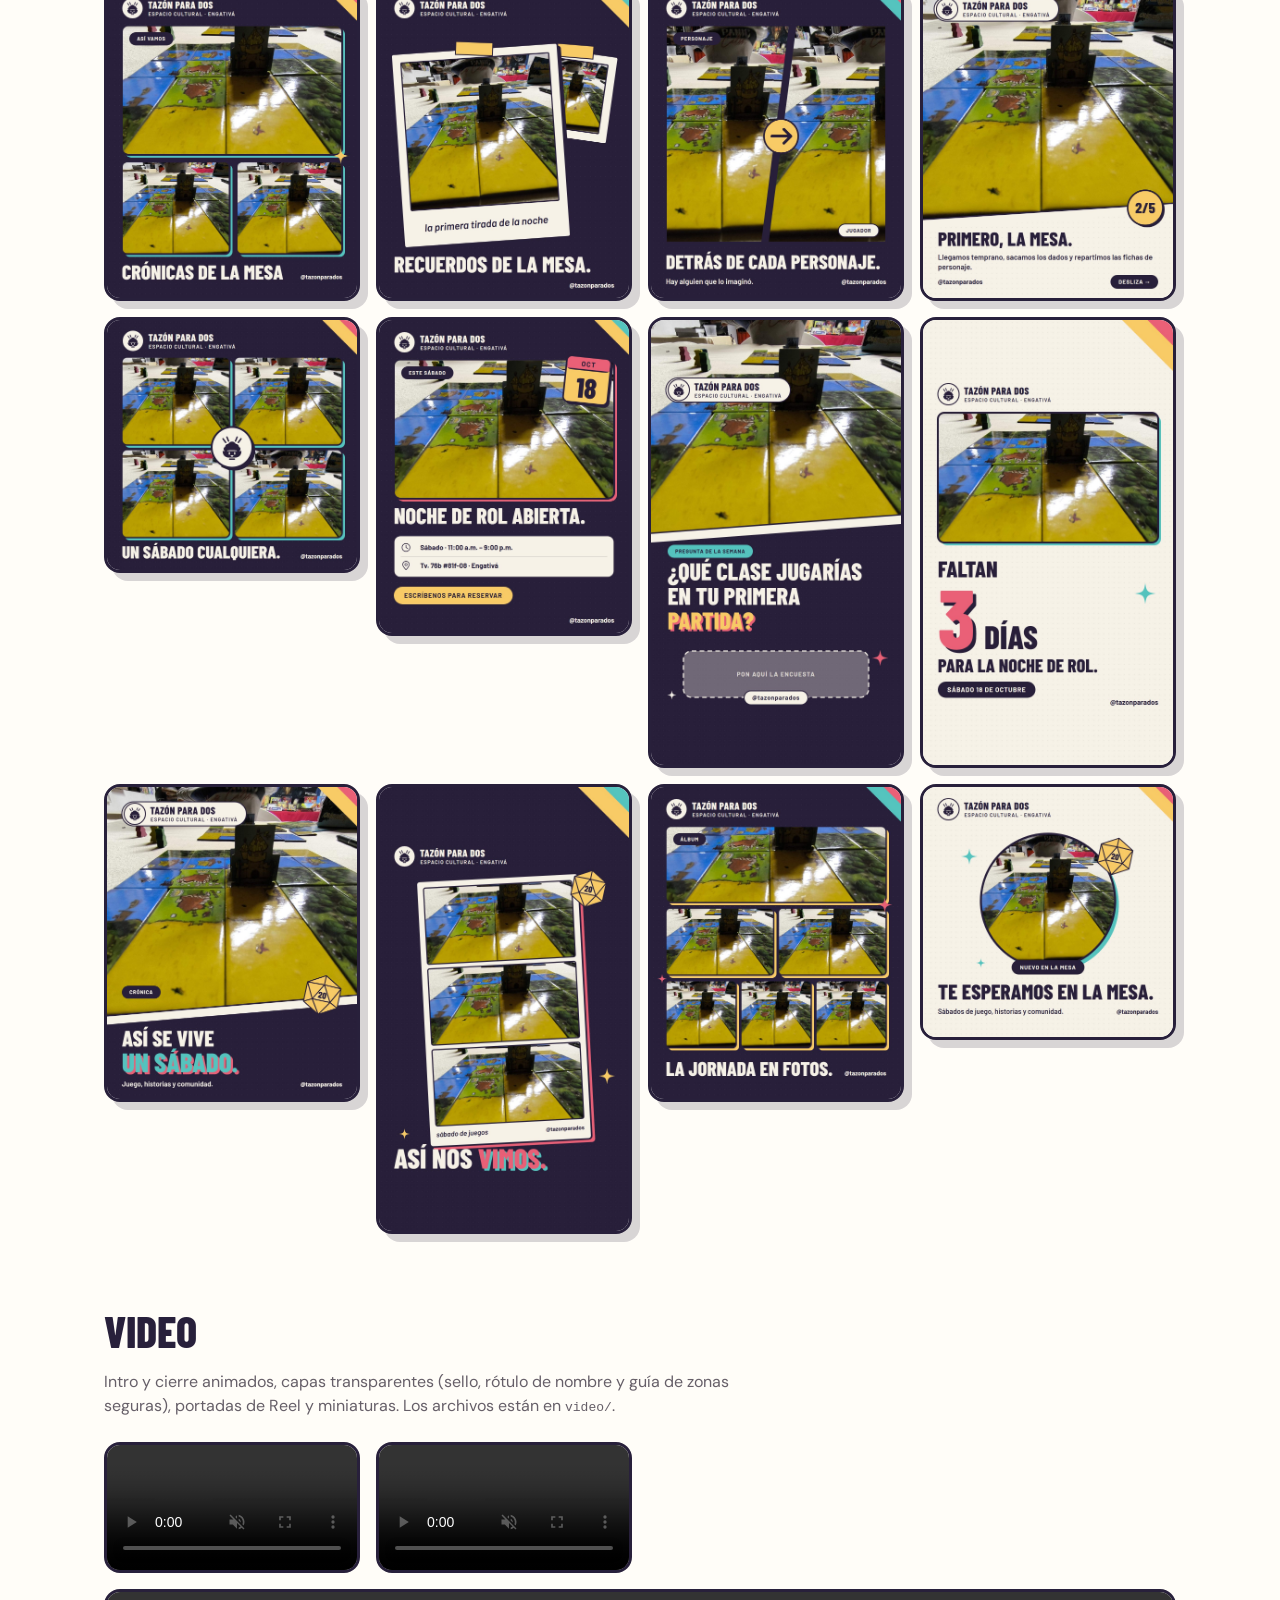
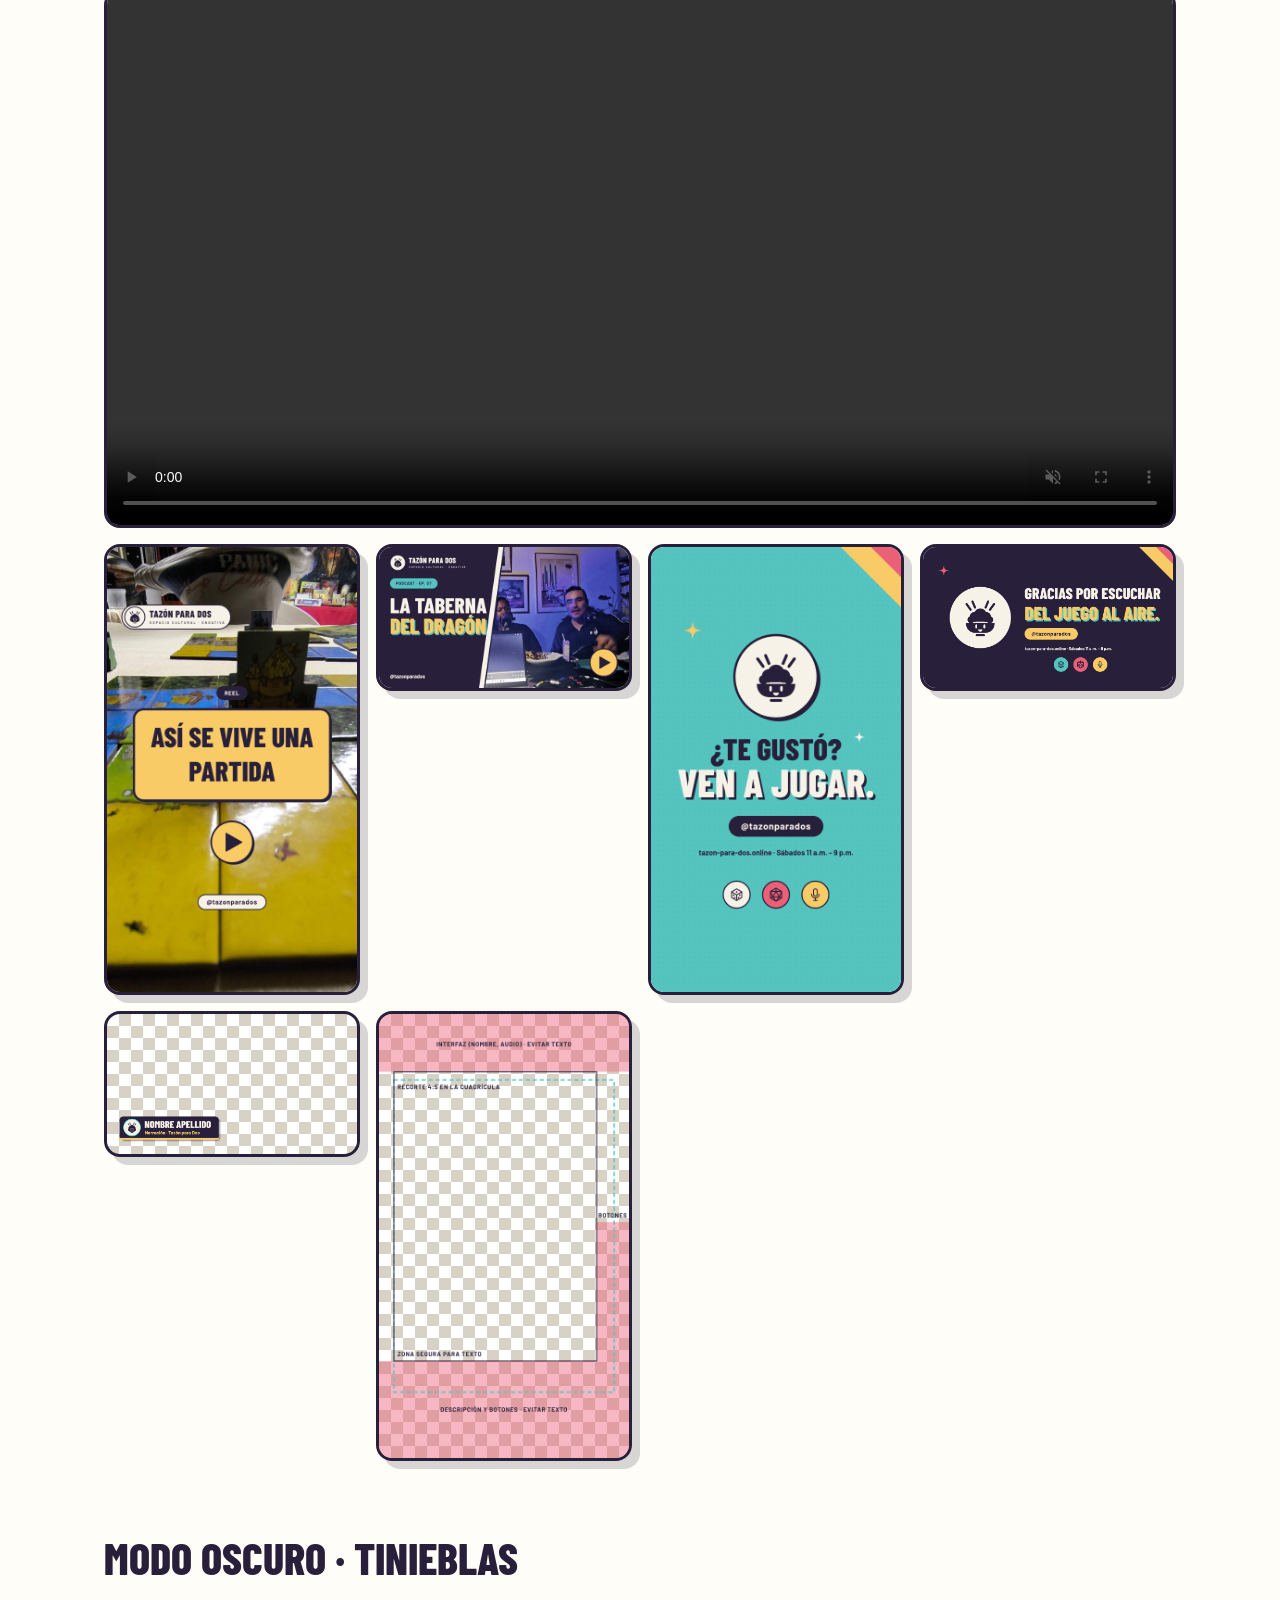
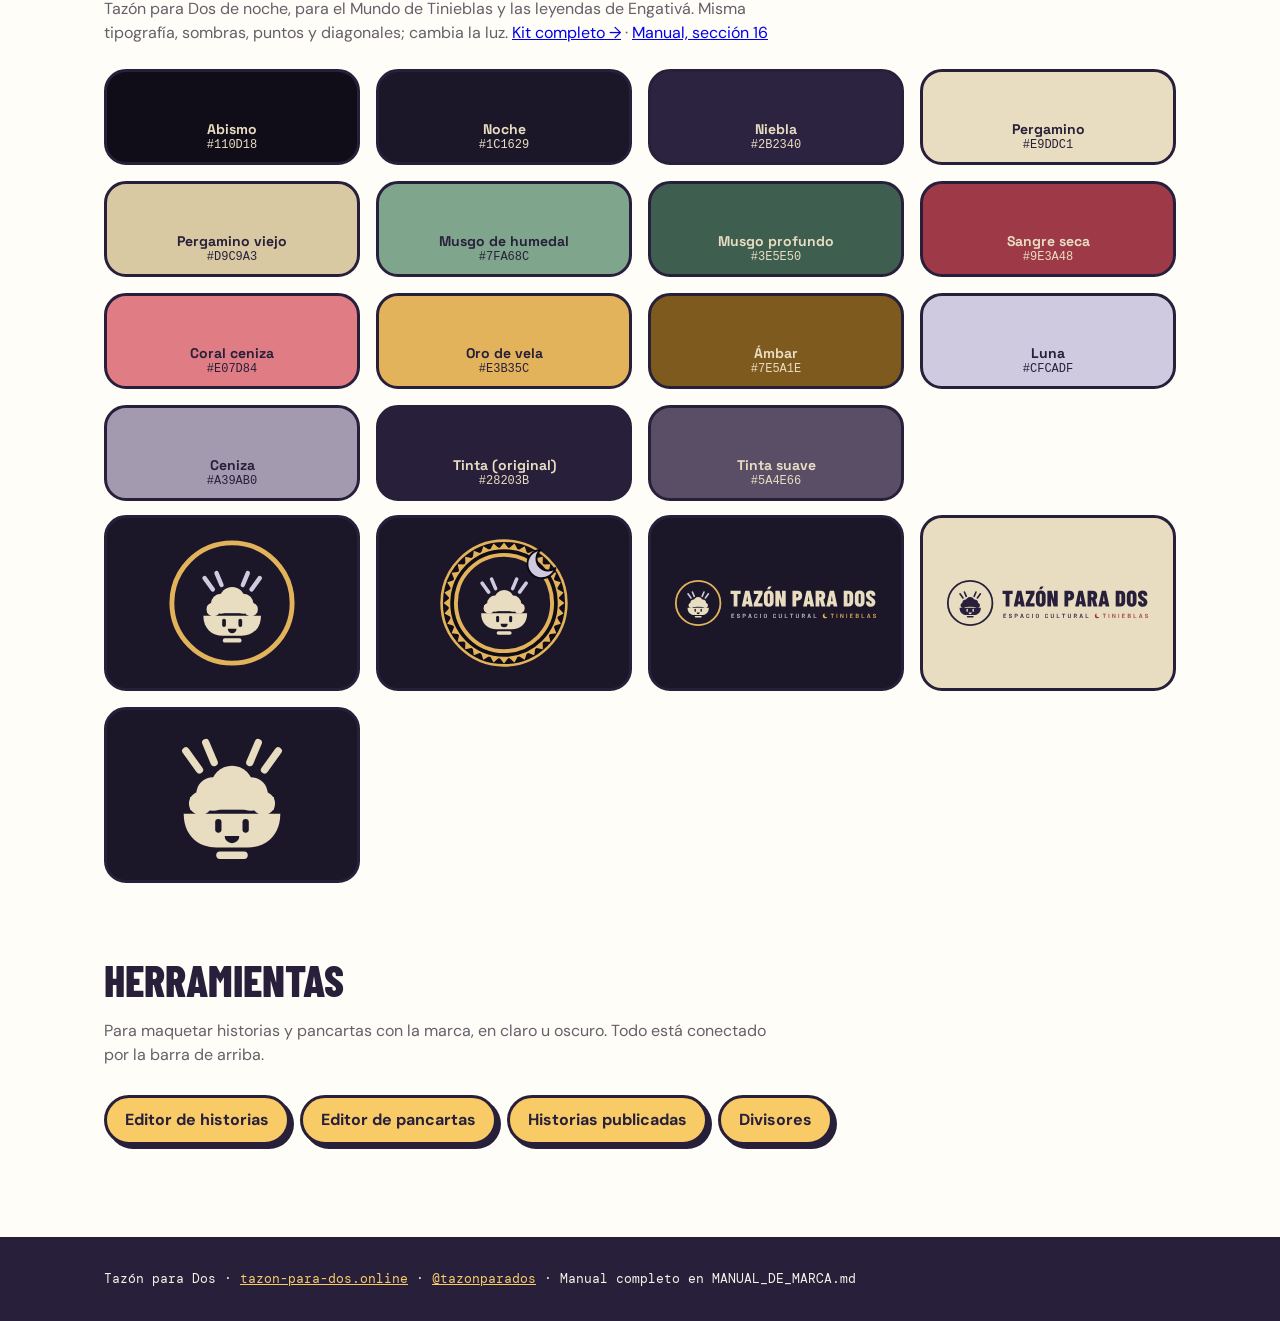
==== commit c77df877: "Modo oscuro Tinieblas en el kit (paleta, contraste, logos, elementos, temas) y sección de herramient" ====
--- a/index.html
+++ b/index.html
@@ -48,6 +48,8 @@
   .gallery .wide { grid-column: 1 / -1; }
   footer { margin-top: 64px; padding: 32px 24px; background: var(--ink); color: var(--cream); font-family: var(--font-mono); font-size: 13px; }
   footer a { color: var(--sun); }
+  .btn { display: inline-block; margin: 4px 6px 4px 0; padding: 10px 18px; border: 3px solid var(--ink); border-radius: 999px; background: var(--sun); color: var(--ink); font-weight: 700; text-decoration: none; box-shadow: 4px 4px 0 var(--ink); }
+  .btn:hover { transform: translate(-1px,-1px); }
 </style>
 </head>
 <body><!--tpd-eco--><style>.tpd-eco{position:relative;z-index:40;display:flex;align-items:center;gap:4px;overflow-x:auto;scrollbar-width:none;background:#110D18;border-bottom:2px solid #F8CB67;padding:5px 12px;font:500 11px/1.2 'DM Mono',ui-monospace,monospace;letter-spacing:.1em;text-transform:uppercase;white-space:nowrap}.tpd-eco::-webkit-scrollbar{display:none}.tpd-eco b{color:#F8CB67;font:700 12px 'Space Grotesk',system-ui,sans-serif;letter-spacing:.04em;margin-right:8px}.tpd-eco a{color:#F7F2E8;text-decoration:none;padding:4px 9px;border-radius:999px;flex:none}.tpd-eco a:hover,.tpd-eco a:focus-visible{background:#2B2340;outline:none}.tpd-eco a[aria-current=page]{background:#F8CB67;color:#28203B}@media print{.tpd-eco{display:none!important}}</style><nav class="tpd-eco" aria-label="Tazón para Dos: sitios y herramientas"><b>TAZÓN PARA DOS</b><a href="https://thetrashkat.github.io/historias-tazon/">Inicio</a><a href="https://thetrashkat.github.io/historias-tazon/editor/">Editor de historias</a><a href="https://thetrashkat.github.io/historias-tazon/editor/pancarta.html">Editor de pancartas</a><a href="https://thetrashkat.github.io/historias-tazon/#historias">Historias</a><a href="https://thetrashkat.github.io/tazon-para-dos-marca/" aria-current="page">Marca</a><a href="https://thetrashkat.github.io/tazon-para-dos-marca/divisores.html">Divisores</a><a href="https://thetrashkat.github.io/tazon-para-dos-tinieblas/">Tinieblas</a><a href="https://thetrashkat.github.io/biblioteca-aventuras/">Biblioteca</a><a href="https://thetrashkat.github.io/tazon-para-dos-web/">Web Tazón</a></nav><!--/tpd-eco-->
@@ -271,6 +273,18 @@
       <a href="video/capas/guia_zonas_seguras_9x16.png" style="background:repeating-conic-gradient(#d8d1c5 0 25%,#fff 0 50%) 0 0/24px 24px"><img src="video/capas/guia_zonas_seguras_9x16.png" alt="Guía de zonas"></a>
     </div>
   </section>
+  <section id="modo-oscuro">
+    <h2>Modo oscuro · Tinieblas</h2>
+    <p class="lead">Tazón para Dos de noche, para el Mundo de Tinieblas y las leyendas de Engativá. Misma tipografía, sombras, puntos y diagonales; cambia la luz. <a href="https://thetrashkat.github.io/tazon-para-dos-tinieblas/">Kit completo →</a> · <a href="MANUAL_DE_MARCA.md">Manual, sección 16</a></p>
+    <div class="grid logos"><div class="tile" style="background:#110D18;color:#E9DDC1;display:flex;flex-direction:column;justify-content:flex-end;min-height:96px;padding:10px;font:500 12px DM Mono,monospace"><b style="font:700 14px Space Grotesk,sans-serif">Abismo</b>#110D18</div><div class="tile" style="background:#1C1629;color:#E9DDC1;display:flex;flex-direction:column;justify-content:flex-end;min-height:96px;padding:10px;font:500 12px DM Mono,monospace"><b style="font:700 14px Space Grotesk,sans-serif">Noche</b>#1C1629</div><div class="tile" style="background:#2B2340;color:#E9DDC1;display:flex;flex-direction:column;justify-content:flex-end;min-height:96px;padding:10px;font:500 12px DM Mono,monospace"><b style="font:700 14px Space Grotesk,sans-serif">Niebla</b>#2B2340</div><div class="tile" style="background:#E9DDC1;color:#28203B;display:flex;flex-direction:column;justify-content:flex-end;min-height:96px;padding:10px;font:500 12px DM Mono,monospace"><b style="font:700 14px Space Grotesk,sans-serif">Pergamino</b>#E9DDC1</div><div class="tile" style="background:#D9C9A3;color:#28203B;display:flex;flex-direction:column;justify-content:flex-end;min-height:96px;padding:10px;font:500 12px DM Mono,monospace"><b style="font:700 14px Space Grotesk,sans-serif">Pergamino viejo</b>#D9C9A3</div><div class="tile" style="background:#7FA68C;color:#28203B;display:flex;flex-direction:column;justify-content:flex-end;min-height:96px;padding:10px;font:500 12px DM Mono,monospace"><b style="font:700 14px Space Grotesk,sans-serif">Musgo de humedal</b>#7FA68C</div><div class="tile" style="background:#3E5E50;color:#E9DDC1;display:flex;flex-direction:column;justify-content:flex-end;min-height:96px;padding:10px;font:500 12px DM Mono,monospace"><b style="font:700 14px Space Grotesk,sans-serif">Musgo profundo</b>#3E5E50</div><div class="tile" style="background:#9E3A48;color:#E9DDC1;display:flex;flex-direction:column;justify-content:flex-end;min-height:96px;padding:10px;font:500 12px DM Mono,monospace"><b style="font:700 14px Space Grotesk,sans-serif">Sangre seca</b>#9E3A48</div><div class="tile" style="background:#E07D84;color:#28203B;display:flex;flex-direction:column;justify-content:flex-end;min-height:96px;padding:10px;font:500 12px DM Mono,monospace"><b style="font:700 14px Space Grotesk,sans-serif">Coral ceniza</b>#E07D84</div><div class="tile" style="background:#E3B35C;color:#28203B;display:flex;flex-direction:column;justify-content:flex-end;min-height:96px;padding:10px;font:500 12px DM Mono,monospace"><b style="font:700 14px Space Grotesk,sans-serif">Oro de vela</b>#E3B35C</div><div class="tile" style="background:#7E5A1E;color:#E9DDC1;display:flex;flex-direction:column;justify-content:flex-end;min-height:96px;padding:10px;font:500 12px DM Mono,monospace"><b style="font:700 14px Space Grotesk,sans-serif">Ámbar</b>#7E5A1E</div><div class="tile" style="background:#CFCADF;color:#28203B;display:flex;flex-direction:column;justify-content:flex-end;min-height:96px;padding:10px;font:500 12px DM Mono,monospace"><b style="font:700 14px Space Grotesk,sans-serif">Luna</b>#CFCADF</div><div class="tile" style="background:#A39AB0;color:#28203B;display:flex;flex-direction:column;justify-content:flex-end;min-height:96px;padding:10px;font:500 12px DM Mono,monospace"><b style="font:700 14px Space Grotesk,sans-serif">Ceniza</b>#A39AB0</div><div class="tile" style="background:#28203B;color:#E9DDC1;display:flex;flex-direction:column;justify-content:flex-end;min-height:96px;padding:10px;font:500 12px DM Mono,monospace"><b style="font:700 14px Space Grotesk,sans-serif">Tinta (original)</b>#28203B</div><div class="tile" style="background:#5A4E66;color:#E9DDC1;display:flex;flex-direction:column;justify-content:flex-end;min-height:96px;padding:10px;font:500 12px DM Mono,monospace"><b style="font:700 14px Space Grotesk,sans-serif">Tinta suave</b>#5A4E66</div></div>
+    <div class="grid logos" style="margin-top:14px"><div class="tile" style="background:#1C1629"><img src="assets/logo/tinieblas/sello-tinieblas.svg" alt="sello-tinieblas.svg"></div><div class="tile" style="background:#1C1629"><img src="assets/logo/tinieblas/sello-luna.svg" alt="sello-luna.svg"></div><div class="tile" style="background:#1C1629"><img src="assets/logo/tinieblas/logotipo-horizontal-tinieblas.svg" alt="logotipo-horizontal-tinieblas.svg"></div><div class="tile" style="background:#E9DDC1"><img src="assets/logo/tinieblas/logotipo-horizontal-tinieblas-pergamino.svg" alt="logotipo-horizontal-tinieblas-pergamino.svg"></div><div class="tile" style="background:#1C1629"><img src="assets/logo/tinieblas/mascota-tinieblas.svg" alt="mascota-tinieblas.svg"></div></div>
+  </section>
+
+  <section id="herramientas">
+    <h2>Herramientas</h2>
+    <p class="lead">Para maquetar historias y pancartas con la marca, en claro u oscuro. Todo está conectado por la barra de arriba.</p>
+    <p><a class="btn" href="https://thetrashkat.github.io/historias-tazon/editor/">Editor de historias</a> <a class="btn" href="https://thetrashkat.github.io/historias-tazon/editor/pancarta.html">Editor de pancartas</a> <a class="btn" href="https://thetrashkat.github.io/historias-tazon/">Historias publicadas</a> <a class="btn" href="divisores.html">Divisores</a></p>
+  </section>
 </main>
 
 <footer>
